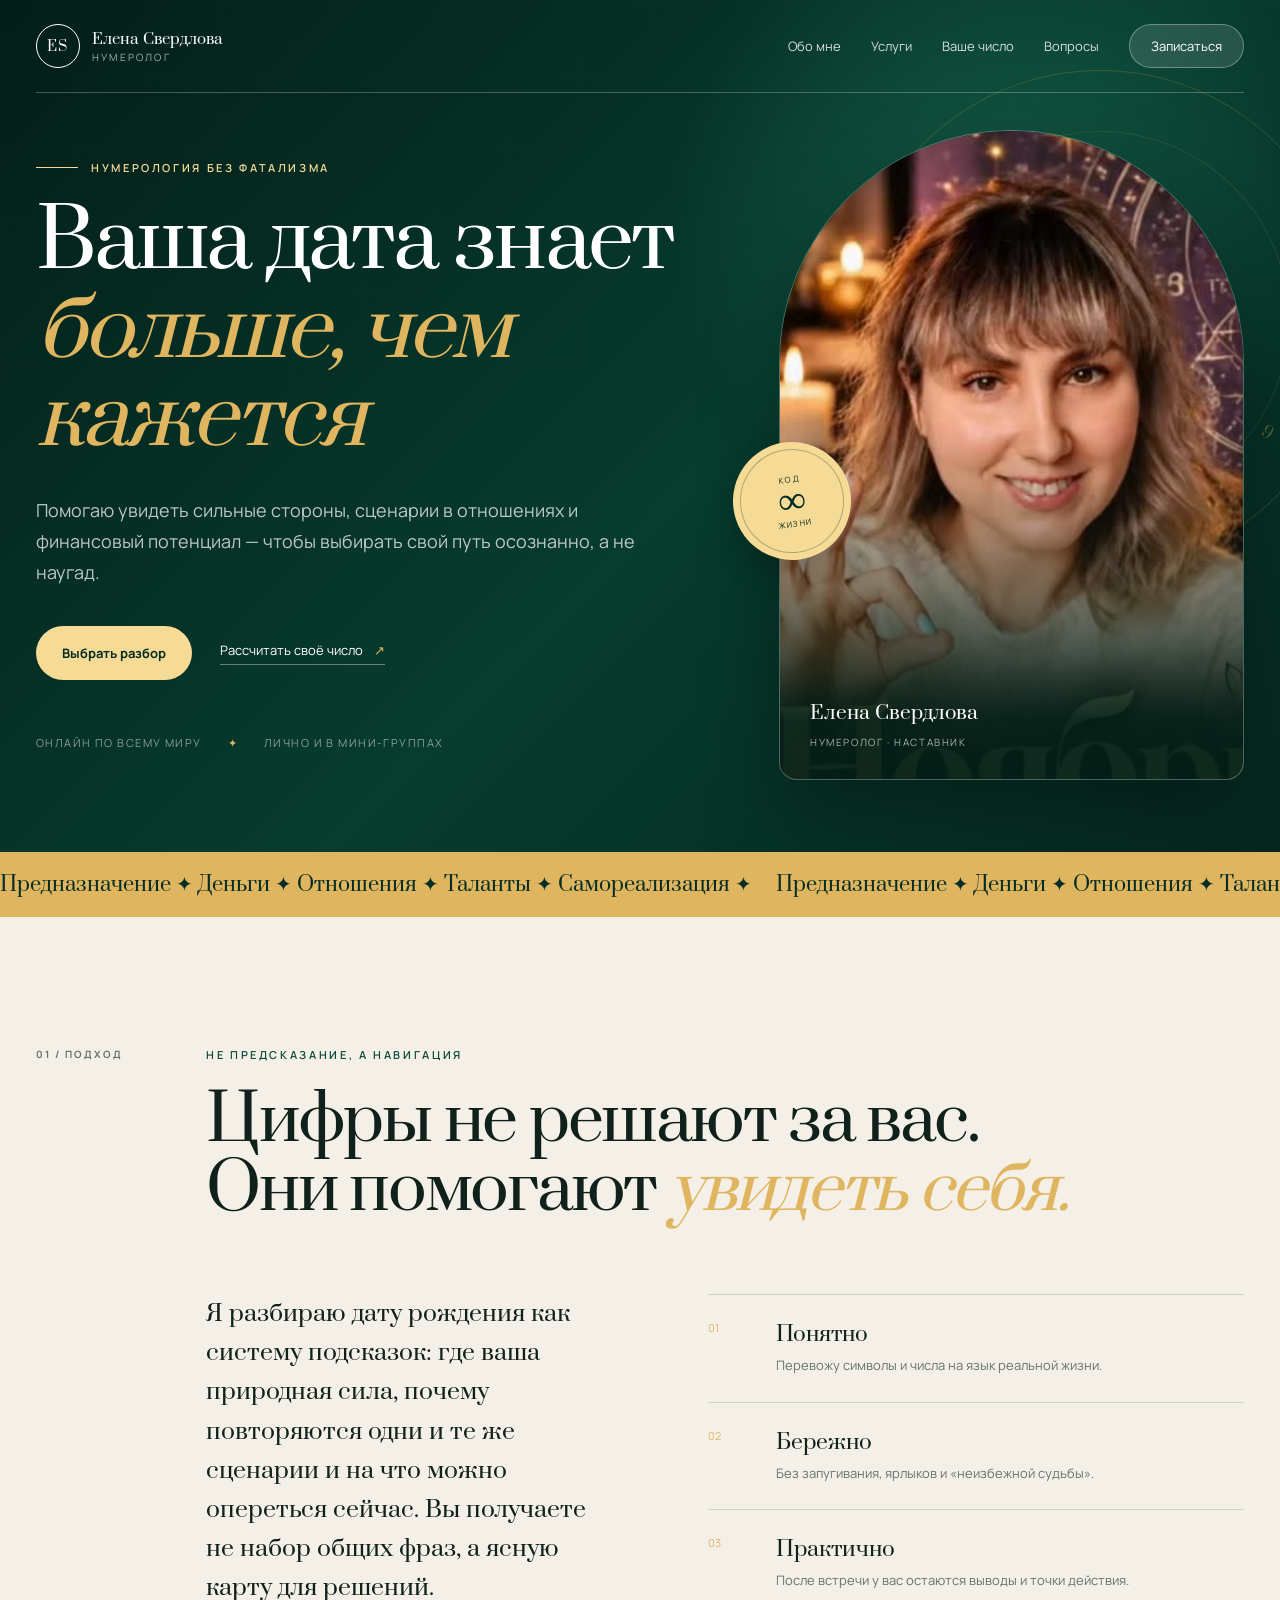
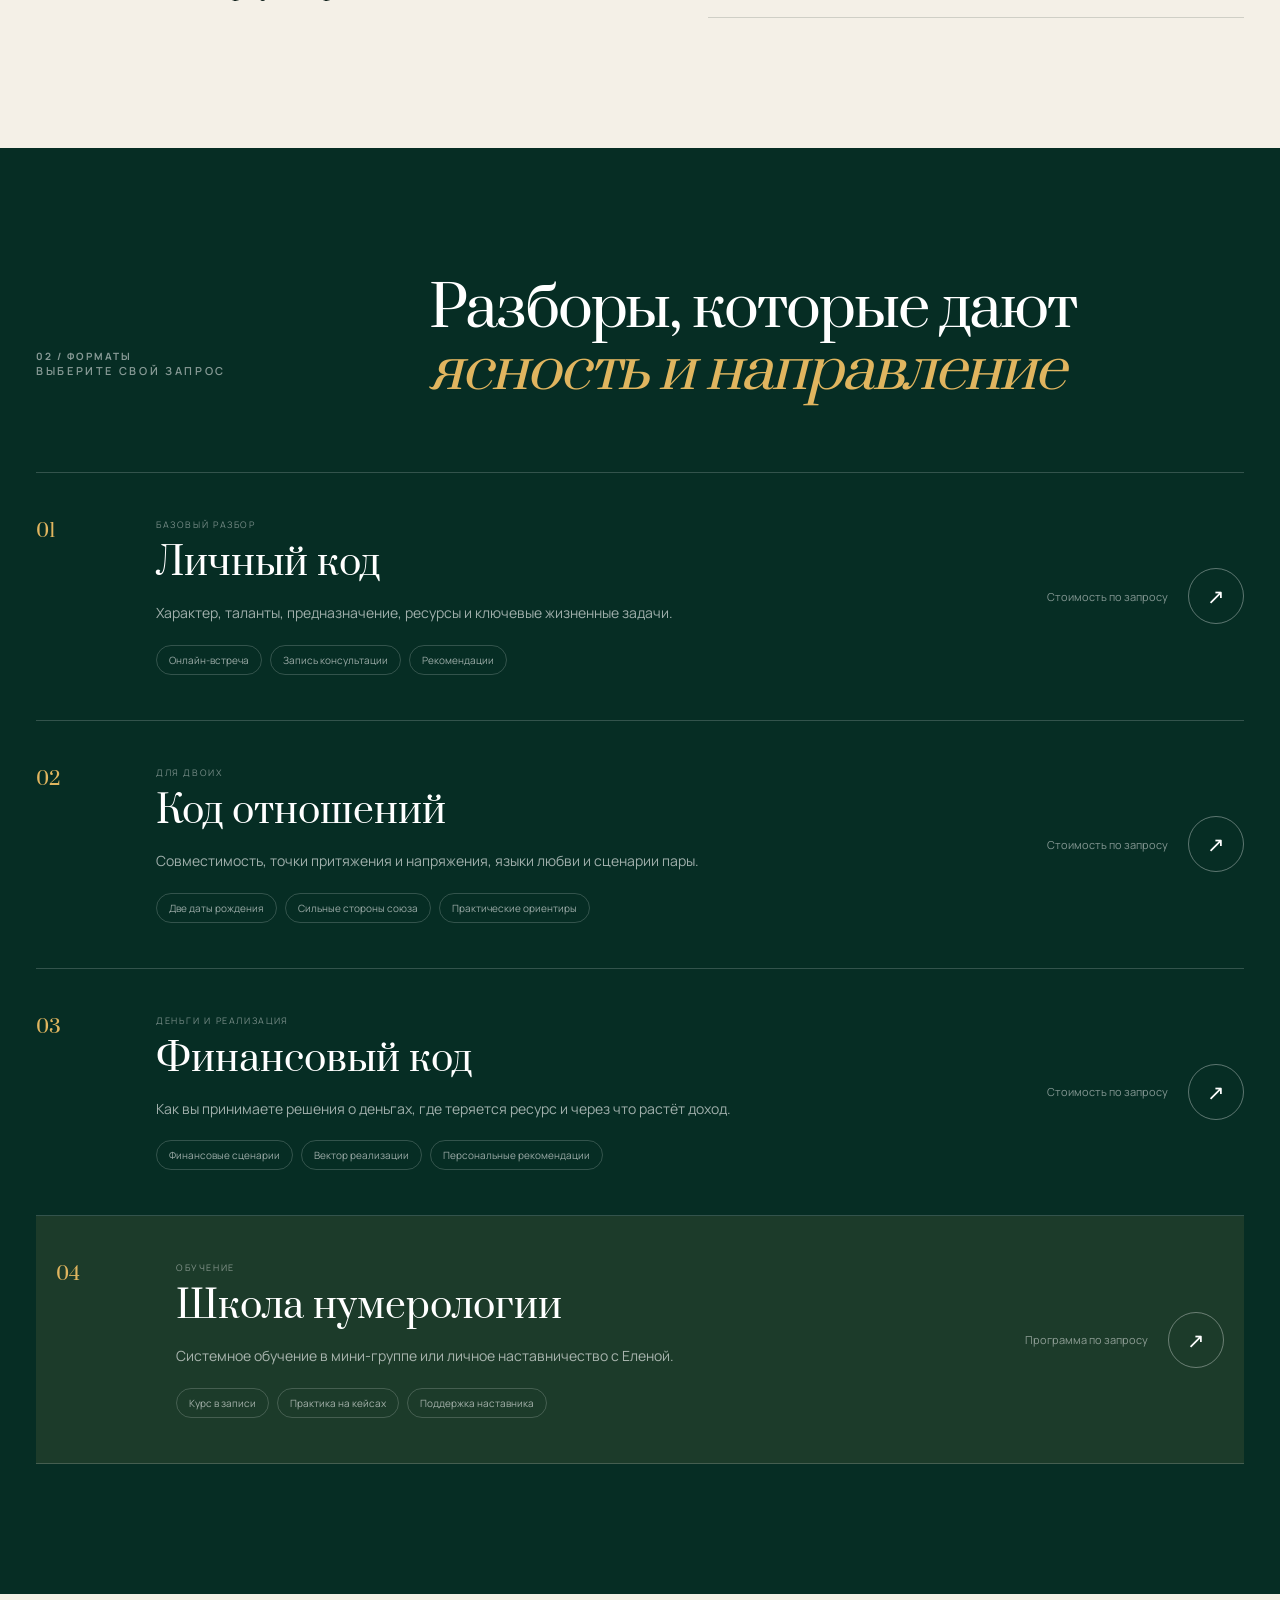
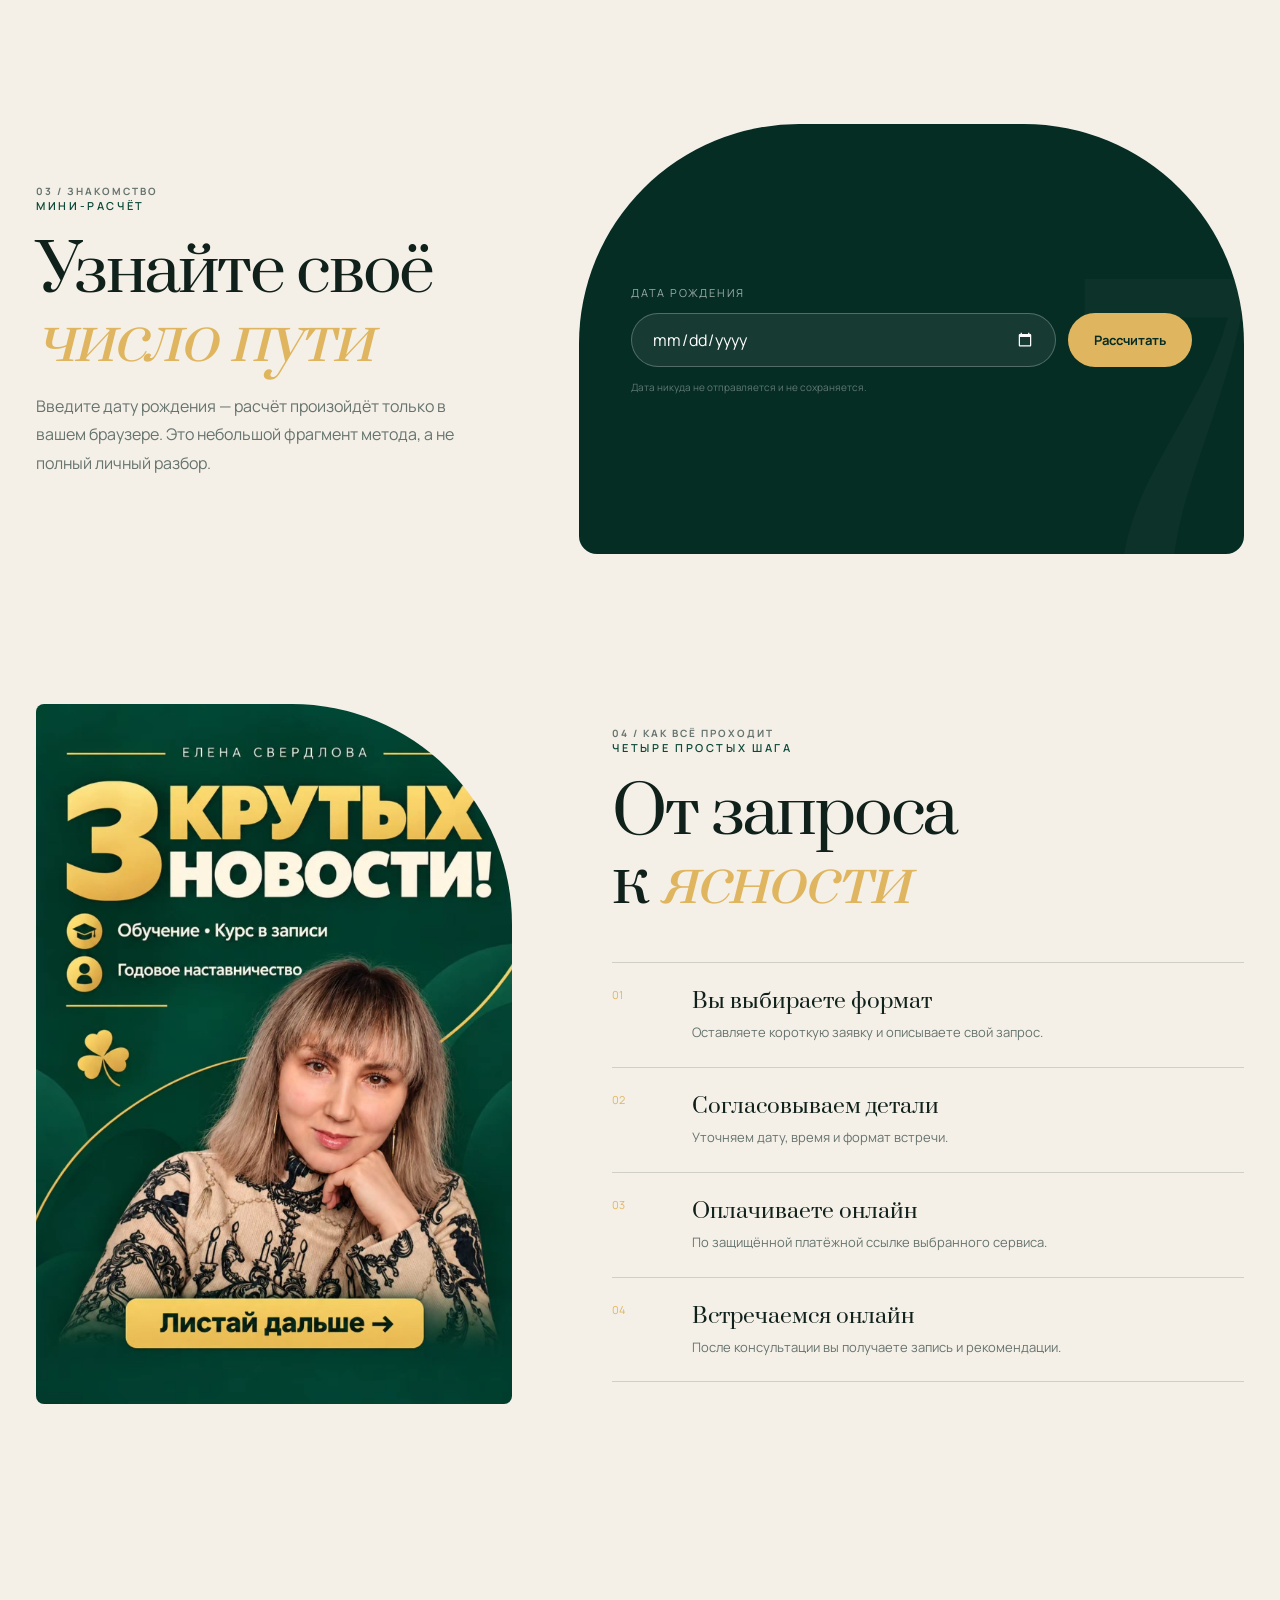
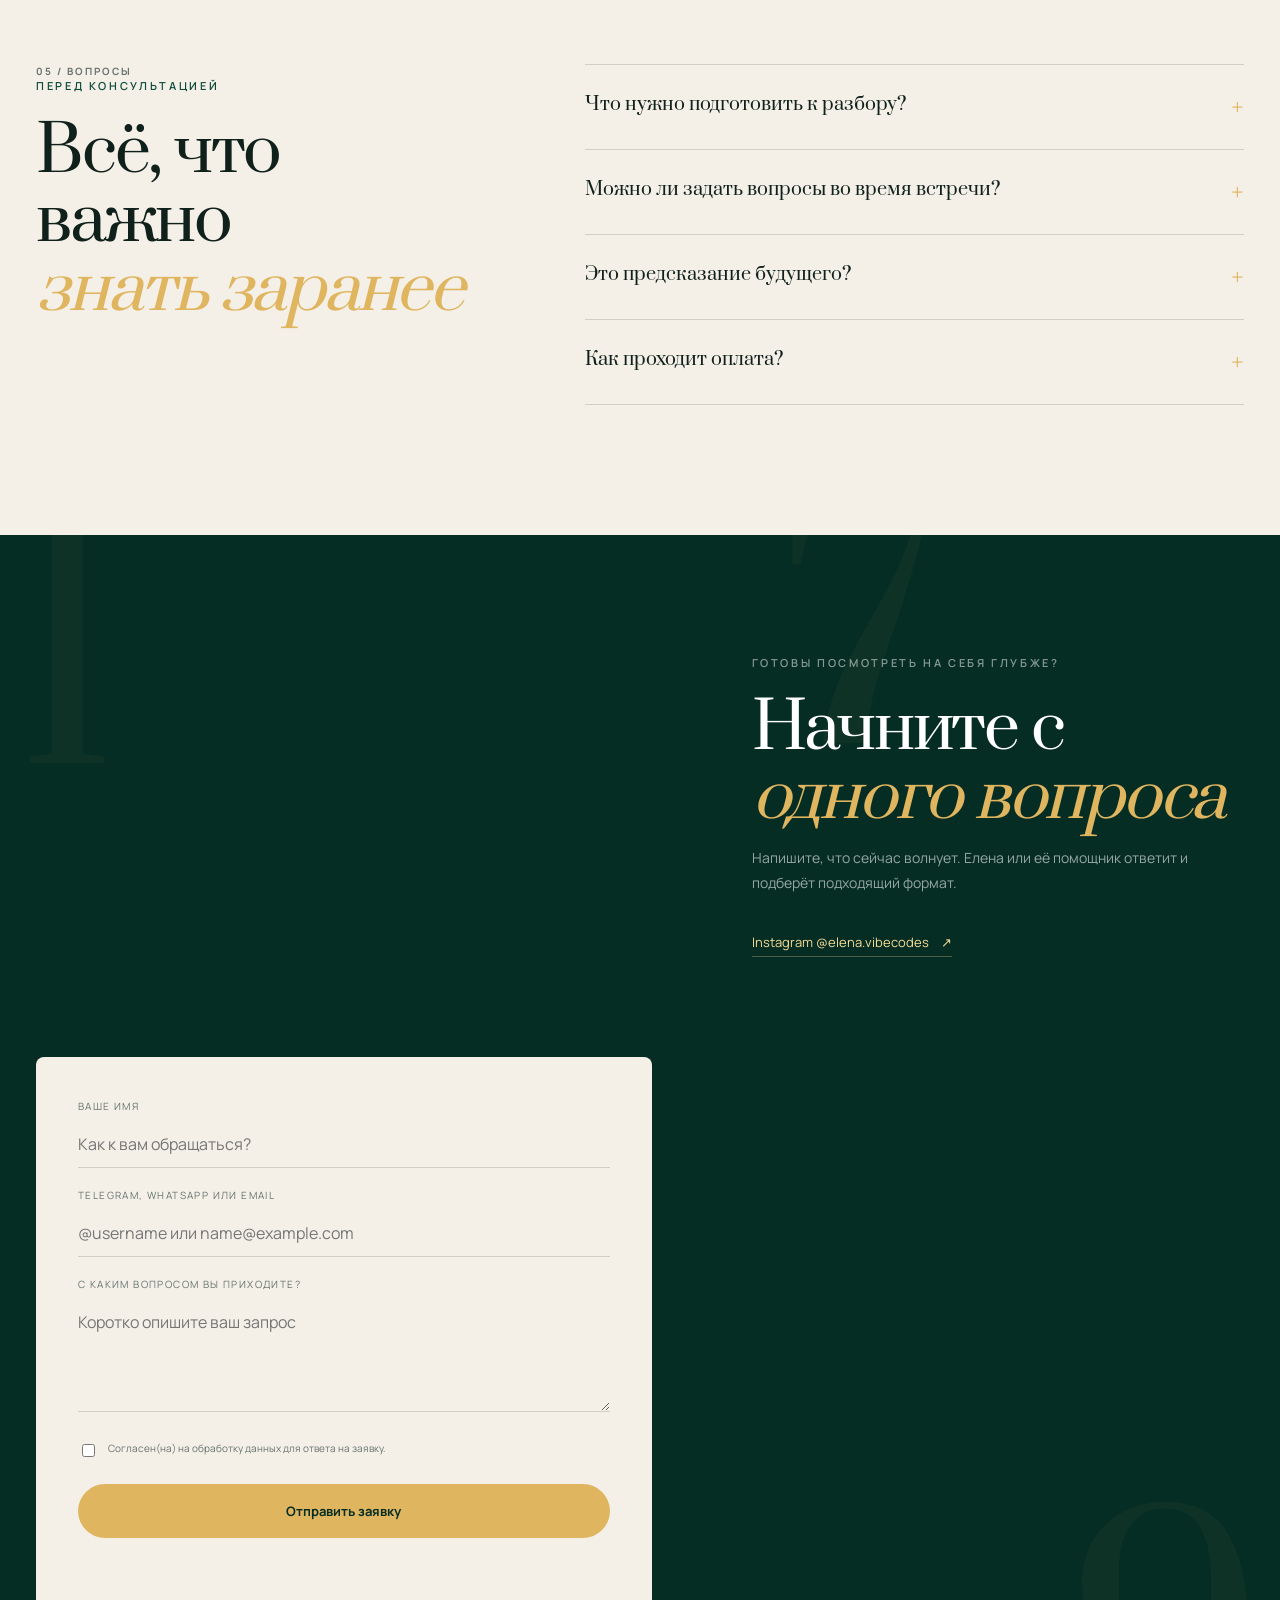
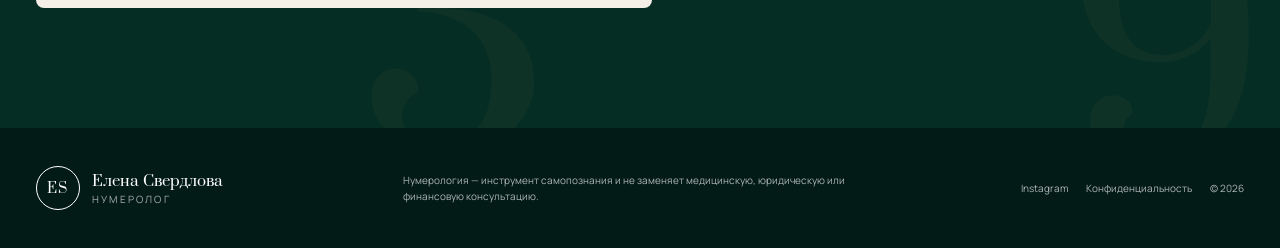
==== index.html @ bd34d285 "feat: create numerologist landing page" ====
<!doctype html>
<html lang="ru">
  <head>
    <meta charset="UTF-8" />
    <meta name="viewport" content="width=device-width, initial-scale=1.0" />
    <meta
      name="description"
      content="Елена Свердлова — нумеролог. Личные разборы по дате рождения, отношения, деньги, предназначение и обучение."
    />
    <meta name="theme-color" content="#062d24" />
    <meta property="og:title" content="Елена Свердлова — нумеролог" />
    <meta
      property="og:description"
      content="Разбор даты рождения, который помогает увидеть свои сильные стороны и принимать решения увереннее."
    />
    <meta property="og:type" content="website" />
    <meta property="og:image" content="assets/elena-hero.jpg" />
    <link rel="icon" href="assets/favicon.svg" type="image/svg+xml" />
    <link rel="preconnect" href="https://fonts.googleapis.com" />
    <link rel="preconnect" href="https://fonts.gstatic.com" crossorigin />
    <link
      href="https://fonts.googleapis.com/css2?family=Manrope:wght@400;500;600;700&amp;family=Prata&amp;display=swap"
      rel="stylesheet"
    />
    <link rel="stylesheet" href="styles.css" />
    <script src="site-config.js" defer></script>
    <script src="script.js" defer></script>
    <title>Елена Свердлова — нумеролог</title>
  </head>
  <body>
    <div class="page-progress" aria-hidden="true"></div>

    <header class="site-header" data-header>
      <a class="brand" href="#top" aria-label="Елена Свердлова — на главную">
        <span class="brand-mark">ES</span>
        <span class="brand-copy">
          <strong>Елена Свердлова</strong>
          <small>нумеролог</small>
        </span>
      </a>

      <button class="menu-toggle" type="button" aria-expanded="false" aria-controls="site-nav">
        <span></span><span></span>
        <span class="sr-only">Открыть меню</span>
      </button>

      <nav class="site-nav" id="site-nav" aria-label="Основная навигация">
        <a href="#about">Обо мне</a>
        <a href="#services">Услуги</a>
        <a href="#calculator">Ваше число</a>
        <a href="#faq">Вопросы</a>
        <a class="nav-cta" href="#contact">Записаться</a>
      </nav>
    </header>

    <main id="top">
      <section class="hero">
        <div class="hero-orbit orbit-one" aria-hidden="true">1 · 3 · 5 · 7 · 9</div>
        <div class="hero-content reveal">
          <p class="eyebrow"><span></span> Нумерология без фатализма</p>
          <h1>
            Ваша дата знает
            <em>больше, чем кажется</em>
          </h1>
          <p class="hero-lead">
            Помогаю увидеть сильные стороны, сценарии в отношениях и финансовый потенциал —
            чтобы выбирать свой путь осознанно, а не наугад.
          </p>
          <div class="hero-actions">
            <a class="button button-primary" href="#services">Выбрать разбор</a>
            <a class="text-link" href="#calculator">Рассчитать своё число <span>↗</span></a>
          </div>
          <div class="hero-notes" aria-label="Формат работы">
            <span>Онлайн по всему миру</span>
            <span>Лично и в мини-группах</span>
          </div>
        </div>

        <div class="hero-visual reveal delay-1">
          <div class="portrait-frame">
            <img
              src="assets/elena-hero.jpg"
              alt="Елена Свердлова, нумеролог"
              width="640"
              height="1138"
            />
            <div class="portrait-shade"></div>
            <p class="portrait-caption">Елена Свердлова<br /><span>нумеролог · наставник</span></p>
          </div>
          <div class="number-seal" aria-hidden="true">
            <span>Код</span>
            <strong>∞</strong>
            <small>жизни</small>
          </div>
        </div>
      </section>

      <section class="marquee" aria-label="Темы консультаций">
        <div class="marquee-track">
          <span>Предназначение ✦ Деньги ✦ Отношения ✦ Таланты ✦ Самореализация ✦</span>
          <span aria-hidden="true">Предназначение ✦ Деньги ✦ Отношения ✦ Таланты ✦ Самореализация ✦</span>
        </div>
      </section>

      <section class="section intro" id="about">
        <div class="section-label reveal">01 / Подход</div>
        <div class="intro-copy reveal">
          <p class="overline">Не предсказание, а навигация</p>
          <h2>Цифры не решают за вас.<br />Они помогают <em>увидеть себя.</em></h2>
        </div>
        <div class="intro-grid">
          <p class="intro-text reveal">
            Я разбираю дату рождения как систему подсказок: где ваша природная сила, почему
            повторяются одни и те же сценарии и на что можно опереться сейчас. Вы получаете не
            набор общих фраз, а ясную карту для решений.
          </p>
          <div class="principles reveal delay-1">
            <article>
              <span>01</span>
              <div><h3>Понятно</h3><p>Перевожу символы и числа на язык реальной жизни.</p></div>
            </article>
            <article>
              <span>02</span>
              <div><h3>Бережно</h3><p>Без запугивания, ярлыков и «неизбежной судьбы».</p></div>
            </article>
            <article>
              <span>03</span>
              <div><h3>Практично</h3><p>После встречи у вас остаются выводы и точки действия.</p></div>
            </article>
          </div>
        </div>
      </section>

      <section class="section services" id="services">
        <div class="section-heading reveal">
          <div>
            <div class="section-label light">02 / Форматы</div>
            <p class="overline light">Выберите свой запрос</p>
          </div>
          <h2>Разборы, которые дают<br /><em>ясность и направление</em></h2>
        </div>

        <div class="service-list">
          <article class="service-card reveal">
            <div class="service-index">01</div>
            <div class="service-main">
              <p class="service-kicker">Базовый разбор</p>
              <h3>Личный код</h3>
              <p>Характер, таланты, предназначение, ресурсы и ключевые жизненные задачи.</p>
              <ul><li>Онлайн-встреча</li><li>Запись консультации</li><li>Рекомендации</li></ul>
            </div>
            <div class="service-action">
              <span class="price-placeholder">Стоимость по запросу</span>
              <button class="round-button" type="button" data-service="personal" aria-label="Выбрать личный код">↗</button>
            </div>
          </article>

          <article class="service-card reveal">
            <div class="service-index">02</div>
            <div class="service-main">
              <p class="service-kicker">Для двоих</p>
              <h3>Код отношений</h3>
              <p>Совместимость, точки притяжения и напряжения, языки любви и сценарии пары.</p>
              <ul><li>Две даты рождения</li><li>Сильные стороны союза</li><li>Практические ориентиры</li></ul>
            </div>
            <div class="service-action">
              <span class="price-placeholder">Стоимость по запросу</span>
              <button class="round-button" type="button" data-service="relationship" aria-label="Выбрать код отношений">↗</button>
            </div>
          </article>

          <article class="service-card reveal">
            <div class="service-index">03</div>
            <div class="service-main">
              <p class="service-kicker">Деньги и реализация</p>
              <h3>Финансовый код</h3>
              <p>Как вы принимаете решения о деньгах, где теряется ресурс и через что растёт доход.</p>
              <ul><li>Финансовые сценарии</li><li>Вектор реализации</li><li>Персональные рекомендации</li></ul>
            </div>
            <div class="service-action">
              <span class="price-placeholder">Стоимость по запросу</span>
              <button class="round-button" type="button" data-service="finance" aria-label="Выбрать финансовый код">↗</button>
            </div>
          </article>

          <article class="service-card accent reveal">
            <div class="service-index">04</div>
            <div class="service-main">
              <p class="service-kicker">Обучение</p>
              <h3>Школа нумерологии</h3>
              <p>Системное обучение в мини-группе или личное наставничество с Еленой.</p>
              <ul><li>Курс в записи</li><li>Практика на кейсах</li><li>Поддержка наставника</li></ul>
            </div>
            <div class="service-action">
              <span class="price-placeholder">Программа по запросу</span>
              <button class="round-button" type="button" data-service="school" aria-label="Узнать о школе">↗</button>
            </div>
          </article>
        </div>
      </section>

      <section class="section calculator" id="calculator">
        <div class="calculator-copy reveal">
          <div class="section-label">03 / Знакомство</div>
          <p class="overline">Мини-расчёт</p>
          <h2>Узнайте своё<br /><em>число пути</em></h2>
          <p>
            Введите дату рождения — расчёт произойдёт только в вашем браузере. Это небольшой
            фрагмент метода, а не полный личный разбор.
          </p>
        </div>

        <div class="calculator-panel reveal delay-1">
          <form id="number-form" class="number-form">
            <label for="birthdate">Дата рождения</label>
            <div class="date-row">
              <input id="birthdate" name="birthdate" type="date" required />
              <button class="button button-gold" type="submit">Рассчитать</button>
            </div>
            <p class="privacy-note">Дата никуда не отправляется и не сохраняется.</p>
          </form>

          <div class="number-result" id="number-result" aria-live="polite" hidden>
            <div class="result-number" id="result-number">7</div>
            <div>
              <p class="result-kicker">Ваше число пути</p>
              <h3 id="result-title">Исследователь</h3>
              <p id="result-text"></p>
              <a href="#contact" class="text-link light-link">Получить полный разбор <span>↗</span></a>
            </div>
          </div>
        </div>
      </section>

      <section class="section process">
        <div class="process-image reveal">
          <img src="assets/elena-portrait.jpg" alt="Елена Свердлова — обучение нумерологии" width="1080" height="1350" />
        </div>
        <div class="process-copy reveal delay-1">
          <div class="section-label">04 / Как всё проходит</div>
          <p class="overline">Четыре простых шага</p>
          <h2>От запроса<br />к <em>ясности</em></h2>
          <ol class="steps">
            <li><span>01</span><div><h3>Вы выбираете формат</h3><p>Оставляете короткую заявку и описываете свой запрос.</p></div></li>
            <li><span>02</span><div><h3>Согласовываем детали</h3><p>Уточняем дату, время и формат встречи.</p></div></li>
            <li><span>03</span><div><h3>Оплачиваете онлайн</h3><p>По защищённой платёжной ссылке выбранного сервиса.</p></div></li>
            <li><span>04</span><div><h3>Встречаемся онлайн</h3><p>После консультации вы получаете запись и рекомендации.</p></div></li>
          </ol>
        </div>
      </section>

      <section class="section faq" id="faq">
        <div class="faq-heading reveal">
          <div class="section-label">05 / Вопросы</div>
          <p class="overline">Перед консультацией</p>
          <h2>Всё, что важно<br /><em>знать заранее</em></h2>
        </div>
        <div class="faq-list reveal delay-1">
          <details>
            <summary>Что нужно подготовить к разбору?<span>+</span></summary>
            <p>Вашу дату рождения и основной запрос. Для разбора отношений понадобится дата рождения второго человека.</p>
          </details>
          <details>
            <summary>Можно ли задать вопросы во время встречи?<span>+</span></summary>
            <p>Да. Консультация — это диалог, поэтому лучше заранее выписать всё, что хочется прояснить.</p>
          </details>
          <details>
            <summary>Это предсказание будущего?<span>+</span></summary>
            <p>Нет. Разбор показывает закономерности и возможные векторы, но решения и ответственность всегда остаются у вас.</p>
          </details>
          <details>
            <summary>Как проходит оплата?<span>+</span></summary>
            <p>После подтверждения формата вы переходите по защищённой платёжной ссылке. Данные карты сайт не хранит.</p>
          </details>
        </div>
      </section>

      <section class="contact" id="contact">
        <div class="contact-bg" aria-hidden="true">
          <span>1</span><span>3</span><span>7</span><span>9</span>
        </div>
        <div class="contact-copy reveal">
          <p class="overline light">Готовы посмотреть на себя глубже?</p>
          <h2>Начните с<br /><em>одного вопроса</em></h2>
          <p>Напишите, что сейчас волнует. Елена или её помощник ответит и подберёт подходящий формат.</p>
          <a class="instagram-link" href="https://www.instagram.com/elena.vibecodes/" target="_blank" rel="noopener noreferrer">
            Instagram @elena.vibecodes <span>↗</span>
          </a>
        </div>

        <form class="contact-form reveal delay-1" name="consultation" method="POST" data-netlify="true" id="contact-form">
          <input type="hidden" name="form-name" value="consultation" />
          <input type="hidden" name="service" id="service-field" value="" />
          <div class="field">
            <label for="name">Ваше имя</label>
            <input id="name" name="name" type="text" autocomplete="name" required placeholder="Как к вам обращаться?" />
          </div>
          <div class="field">
            <label for="contact-value">Telegram, WhatsApp или email</label>
            <input id="contact-value" name="contact" type="text" required placeholder="@username или name@example.com" />
          </div>
          <div class="field">
            <label for="message">С каким вопросом вы приходите?</label>
            <textarea id="message" name="message" rows="4" required placeholder="Коротко опишите ваш запрос"></textarea>
          </div>
          <label class="consent">
            <input type="checkbox" required />
            <span>Согласен(на) на обработку данных для ответа на заявку.</span>
          </label>
          <button class="button button-gold button-full" type="submit">Отправить заявку</button>
          <p class="form-status" id="form-status" aria-live="polite"></p>
        </form>
      </section>
    </main>

    <footer class="site-footer">
      <a class="brand footer-brand" href="#top">
        <span class="brand-mark">ES</span>
        <span class="brand-copy"><strong>Елена Свердлова</strong><small>нумеролог</small></span>
      </a>
      <p>Нумерология — инструмент самопознания и не заменяет медицинскую, юридическую или финансовую консультацию.</p>
      <div class="footer-links">
        <a href="https://www.instagram.com/elena.vibecodes/" target="_blank" rel="noopener noreferrer">Instagram</a>
        <button type="button" data-open-legal>Конфиденциальность</button>
        <span>© <span id="year"></span></span>
      </div>
    </footer>

    <div class="modal" id="service-modal" role="dialog" aria-modal="true" aria-labelledby="modal-title" hidden>
      <div class="modal-backdrop" data-close-modal></div>
      <div class="modal-card">
        <button class="modal-close" type="button" data-close-modal aria-label="Закрыть">×</button>
        <p class="overline">Выбранный формат</p>
        <h2 id="modal-title">Личный код</h2>
        <p id="modal-description">Оставьте заявку — мы уточним детали и пришлём ссылку на оплату.</p>
        <div class="modal-actions">
          <a class="button button-primary" id="payment-link" href="#contact">Перейти к оплате</a>
          <button class="text-button" type="button" id="modal-request">Сначала задать вопрос</button>
        </div>
        <p class="modal-note" id="payment-note"></p>
      </div>
    </div>

    <div class="modal" id="legal-modal" role="dialog" aria-modal="true" aria-labelledby="legal-title" hidden>
      <div class="modal-backdrop" data-close-legal></div>
      <div class="modal-card legal-card">
        <button class="modal-close" type="button" data-close-legal aria-label="Закрыть">×</button>
        <p class="overline">Документ</p>
        <h2 id="legal-title">Политика конфиденциальности</h2>
        <p>Данные из формы используются только для связи по вашему запросу и не передаются сторонним лицам, кроме сервисов, необходимых для обработки заявки.</p>
        <p>Сайт не хранит платёжные данные. Оплата проходит на защищённой странице выбранного платёжного провайдера.</p>
        <p>Для удаления заявки свяжитесь с владельцем сайта через Instagram.</p>
      </div>
    </div>
  </body>
</html>
---- styles.css ----
:root {
  --ink: #10201b;
  --muted: #66736e;
  --paper: #f4f0e7;
  --paper-deep: #e7dfd0;
  --green: #062d24;
  --green-mid: #0c493a;
  --gold: #e0b55f;
  --gold-light: #f6db96;
  --line: rgba(16, 32, 27, 0.16);
  --white-line: rgba(255, 255, 255, 0.18);
  --serif: "Prata", Georgia, serif;
  --sans: "Manrope", Arial, sans-serif;
  --page: min(1240px, calc(100vw - 72px));
}

* { box-sizing: border-box; }
[hidden] { display: none !important; }
html { scroll-behavior: smooth; }
body { margin: 0; color: var(--ink); background: var(--paper); font-family: var(--sans); overflow-x: hidden; }
body.modal-open { overflow: hidden; }
a { color: inherit; text-decoration: none; }
button, input, textarea { font: inherit; }
button { color: inherit; }
img { display: block; max-width: 100%; }
.sr-only { position: absolute; width: 1px; height: 1px; padding: 0; margin: -1px; overflow: hidden; clip: rect(0,0,0,0); white-space: nowrap; border: 0; }

.page-progress { position: fixed; z-index: 100; top: 0; left: 0; height: 3px; width: 0; background: var(--gold); }
.site-header { width: var(--page); position: absolute; z-index: 20; top: 0; left: 50%; transform: translateX(-50%); display: flex; align-items: center; justify-content: space-between; padding: 24px 0; border-bottom: 1px solid rgba(255,255,255,.25); color: white; }
.brand { display: flex; align-items: center; gap: 12px; }
.brand-mark { width: 44px; aspect-ratio: 1; display: grid; place-items: center; border: 1px solid currentColor; border-radius: 50%; font-family: var(--serif); font-size: 14px; letter-spacing: .08em; }
.brand-copy { display: grid; gap: 1px; }
.brand-copy strong { font-family: var(--serif); font-size: 15px; font-weight: 400; }
.brand-copy small { opacity: .65; font-size: 10px; text-transform: uppercase; letter-spacing: .22em; }
.site-nav { display: flex; align-items: center; gap: 30px; font-size: 13px; }
.site-nav a:not(.nav-cta) { opacity: .82; transition: opacity .2s; }
.site-nav a:hover { opacity: 1; }
.nav-cta { padding: 12px 21px; background: rgba(255,255,255,.12); border: 1px solid rgba(255,255,255,.32); border-radius: 99px; }
.menu-toggle { display: none; background: none; border: 0; padding: 10px; }

.hero { min-height: 830px; position: relative; display: grid; grid-template-columns: minmax(0,1.05fr) minmax(380px,.75fr); gap: 70px; align-items: center; padding: 130px max(36px, calc((100vw - 1240px)/2)) 72px; color: white; background: radial-gradient(circle at 78% 25%, rgba(25,99,76,.72), transparent 28%), linear-gradient(135deg, #031e18 0%, #073c2f 55%, #05271f 100%); overflow: hidden; }
.hero::before { content: ""; position: absolute; inset: 0; opacity: .18; background-image: linear-gradient(rgba(255,255,255,.04) 1px, transparent 1px), linear-gradient(90deg, rgba(255,255,255,.04) 1px, transparent 1px); background-size: 72px 72px; mask-image: linear-gradient(to bottom, black, transparent); }
.hero-content, .hero-visual { position: relative; z-index: 2; }
.eyebrow, .overline { margin: 0 0 24px; font-size: 11px; font-weight: 600; text-transform: uppercase; letter-spacing: .24em; }
.eyebrow { display: flex; align-items: center; gap: 13px; color: var(--gold-light); }
.eyebrow span { width: 42px; height: 1px; background: currentColor; }
.hero h1, .section h2, .contact h2, .modal h2 { margin: 0; font-family: var(--serif); font-weight: 400; line-height: 1.08; letter-spacing: -.035em; }
.hero h1 { max-width: 760px; font-size: clamp(58px, 6.4vw, 104px); }
h1 em, h2 em { color: var(--gold); font-style: italic; }
.hero-lead { max-width: 610px; margin: 30px 0 0; color: rgba(255,255,255,.73); font-size: 18px; line-height: 1.72; }
.hero-actions { display: flex; align-items: center; gap: 28px; margin-top: 38px; }
.button { display: inline-flex; align-items: center; justify-content: center; min-height: 54px; padding: 0 26px; border: 0; border-radius: 99px; font-size: 13px; font-weight: 700; cursor: pointer; transition: transform .25s, background .25s; }
.button:hover { transform: translateY(-2px); }
.button-primary { color: var(--green); background: var(--gold-light); }
.button-gold { color: var(--green); background: var(--gold); }
.button-full { width: 100%; }
.text-link { position: relative; display: inline-flex; gap: 11px; align-items: center; padding-bottom: 5px; font-size: 13px; border-bottom: 1px solid rgba(255,255,255,.38); }
.text-link span { color: var(--gold); }
.hero-notes { display: flex; gap: 26px; margin-top: 55px; color: rgba(255,255,255,.52); font-size: 11px; text-transform: uppercase; letter-spacing: .13em; }
.hero-notes span + span::before { content: "✦"; color: var(--gold); margin-right: 26px; }

.hero-visual { justify-self: end; width: min(465px, 100%); }
.portrait-frame { height: 650px; position: relative; border-radius: 240px 240px 18px 18px; overflow: hidden; border: 1px solid rgba(255,255,255,.27); box-shadow: 0 30px 80px rgba(0,0,0,.32); }
.portrait-frame img { width: 100%; height: 100%; object-fit: cover; object-position: center top; transform: scale(1.5); transform-origin: 50% 12%; }
.portrait-shade { position: absolute; inset: 0; background: linear-gradient(to bottom, transparent 45%, rgba(2,30,23,.14) 55%, rgba(2,30,23,.94) 91%); }
.portrait-caption { position: absolute; bottom: 24px; left: 30px; z-index: 2; margin: 0; font-family: var(--serif); font-size: 19px; line-height: 1.45; }
.portrait-caption span { font-family: var(--sans); font-size: 10px; opacity: .65; letter-spacing: .16em; text-transform: uppercase; }
.number-seal { position: absolute; width: 118px; aspect-ratio: 1; left: -46px; top: 48%; display: grid; place-content: center; text-align: center; border-radius: 50%; color: var(--green); background: var(--gold-light); box-shadow: 0 15px 30px rgba(0,0,0,.2); transform: rotate(-8deg); }
.number-seal::before { content: ""; position: absolute; inset: 7px; border: 1px solid rgba(6,45,36,.3); border-radius: 50%; }
.number-seal span, .number-seal small { z-index: 1; text-transform: uppercase; letter-spacing: .18em; font-size: 8px; }
.number-seal strong { z-index: 1; font-family: var(--serif); font-size: 38px; line-height: .9; }
.hero-orbit { position: absolute; right: -70px; top: 70px; width: 500px; aspect-ratio: 1; border: 1px solid rgba(224,181,95,.18); border-radius: 50%; color: rgba(224,181,95,.35); display: grid; place-items: center; font-family: var(--serif); word-spacing: 40px; transform: rotate(34deg); }
.hero-orbit::after { content: ""; position: absolute; inset: 60px; border: 1px solid rgba(224,181,95,.12); border-radius: 50%; }

.marquee { padding: 19px 0; overflow: hidden; color: var(--green); background: var(--gold); font-family: var(--serif); font-size: 20px; white-space: nowrap; }
.marquee-track { display: flex; width: max-content; animation: marquee 28s linear infinite; }
.marquee-track span { padding-right: 24px; }
@keyframes marquee { to { transform: translateX(-50%); } }

.section { width: var(--page); margin-inline: auto; padding: 130px 0; }
.section-label { font-size: 10px; font-weight: 700; letter-spacing: .2em; text-transform: uppercase; color: var(--muted); }
.section-label.light, .overline.light { color: rgba(255,255,255,.52); }
.overline { color: var(--green-mid); }
.section h2, .contact h2 { font-size: clamp(42px, 5vw, 70px); }
.intro { display: grid; grid-template-columns: 170px 1fr; }
.intro-copy { max-width: 900px; }
.intro-grid { grid-column: 2; display: grid; grid-template-columns: .75fr 1fr; gap: 100px; margin-top: 70px; }
.intro-text { margin: 0; font-family: var(--serif); font-size: 23px; line-height: 1.7; }
.principles { border-top: 1px solid var(--line); }
.principles article { display: grid; grid-template-columns: 48px 1fr; gap: 20px; padding: 25px 0; border-bottom: 1px solid var(--line); }
.principles article > span { color: var(--gold); font-size: 11px; }
.principles h3 { margin: 0 0 6px; font-family: var(--serif); font-size: 21px; font-weight: 400; }
.principles p { margin: 0; color: var(--muted); font-size: 13px; line-height: 1.65; }

.services { width: 100%; padding: 130px max(36px, calc((100vw - 1240px)/2)); color: white; background: var(--green); }
.section-heading { display: grid; grid-template-columns: .65fr 1.35fr; align-items: end; margin-bottom: 70px; }
.section-heading h2 { font-size: clamp(42px, 4.5vw, 68px); }
.service-list { border-top: 1px solid var(--white-line); }
.service-card { display: grid; grid-template-columns: 80px 1fr 220px; gap: 40px; padding: 45px 0; border-bottom: 1px solid var(--white-line); transition: padding .3s, background .3s; }
.service-card:hover { padding-left: 20px; padding-right: 20px; background: rgba(255,255,255,.035); }
.service-card.accent { background: rgba(224,181,95,.1); padding-left: 20px; padding-right: 20px; }
.service-index { color: var(--gold); font-family: var(--serif); font-size: 19px; }
.service-kicker { margin: 0 0 7px; color: rgba(255,255,255,.45); text-transform: uppercase; letter-spacing: .18em; font-size: 9px; }
.service-main h3 { margin: 0; font-family: var(--serif); font-size: 37px; font-weight: 400; }
.service-main > p:not(.service-kicker) { max-width: 620px; margin: 13px 0 20px; color: rgba(255,255,255,.62); font-size: 14px; line-height: 1.7; }
.service-main ul { display: flex; flex-wrap: wrap; gap: 8px; list-style: none; padding: 0; margin: 0; }
.service-main li { padding: 7px 12px; border: 1px solid var(--white-line); border-radius: 99px; color: rgba(255,255,255,.6); font-size: 10px; }
.service-action { display: flex; align-items: center; justify-content: flex-end; gap: 20px; }
.price-placeholder { color: rgba(255,255,255,.5); font-size: 11px; }
.round-button { width: 56px; aspect-ratio: 1; border: 1px solid rgba(255,255,255,.35); border-radius: 50%; color: white; background: transparent; font-size: 21px; cursor: pointer; transition: .25s; }
.round-button:hover { color: var(--green); background: var(--gold); border-color: var(--gold); transform: rotate(45deg); }

.calculator { display: grid; grid-template-columns: .8fr 1.2fr; gap: 100px; align-items: center; }
.calculator-copy > p:last-child { max-width: 500px; color: var(--muted); line-height: 1.8; }
.calculator-panel { min-height: 430px; padding: 52px; color: white; background: var(--green); border-radius: 220px 220px 18px 18px; display: flex; flex-direction: column; justify-content: center; position: relative; overflow: hidden; }
.calculator-panel::after { content: "7"; position: absolute; right: -10px; bottom: -90px; color: rgba(255,255,255,.025); font-family: var(--serif); font-size: 370px; line-height: 1; }
.number-form, .number-result { position: relative; z-index: 1; }
.number-form label { display: block; margin-bottom: 13px; color: rgba(255,255,255,.6); font-size: 11px; text-transform: uppercase; letter-spacing: .16em; }
.date-row { display: grid; grid-template-columns: 1fr auto; gap: 12px; }
.date-row input { min-width: 0; padding: 0 20px; border: 1px solid rgba(255,255,255,.25); border-radius: 99px; color: white; background: rgba(255,255,255,.07); color-scheme: dark; }
.privacy-note { margin: 13px 0 0; color: rgba(255,255,255,.36); font-size: 10px; }
.number-result { display: grid; grid-template-columns: 150px 1fr; gap: 30px; align-items: center; }
.result-number { font-family: var(--serif); font-size: 140px; line-height: 1; color: var(--gold); }
.result-kicker { color: rgba(255,255,255,.45); text-transform: uppercase; letter-spacing: .16em; font-size: 9px; }
.number-result h3 { margin: 4px 0 11px; font-family: var(--serif); font-size: 35px; font-weight: 400; }
.number-result > div:last-child > p:not(.result-kicker) { margin: 0 0 20px; color: rgba(255,255,255,.65); font-size: 13px; line-height: 1.7; }
.light-link { border-color: rgba(255,255,255,.25); }

.process { display: grid; grid-template-columns: .86fr 1.14fr; gap: 100px; align-items: center; padding-top: 20px; }
.process-image { height: 700px; overflow: hidden; border-radius: 8px 220px 8px 8px; }
.process-image img { width: 100%; height: 100%; object-fit: cover; object-position: center; }
.steps { list-style: none; margin: 45px 0 0; padding: 0; border-top: 1px solid var(--line); }
.steps li { display: grid; grid-template-columns: 60px 1fr; gap: 20px; padding: 24px 0; border-bottom: 1px solid var(--line); }
.steps li > span { color: var(--gold); font-size: 11px; }
.steps h3 { margin: 0 0 6px; font-family: var(--serif); font-size: 21px; font-weight: 400; }
.steps p { margin: 0; color: var(--muted); font-size: 13px; line-height: 1.6; }

.faq { display: grid; grid-template-columns: .8fr 1.2fr; gap: 110px; }
.faq-list { border-top: 1px solid var(--line); }
details { border-bottom: 1px solid var(--line); }
summary { list-style: none; cursor: pointer; display: flex; justify-content: space-between; gap: 30px; padding: 27px 0; font-family: var(--serif); font-size: 18px; }
summary::-webkit-details-marker { display: none; }
summary span { font-family: var(--sans); color: var(--gold); font-size: 22px; font-weight: 300; transition: transform .2s; }
details[open] summary span { transform: rotate(45deg); }
details p { margin: -5px 50px 26px 0; color: var(--muted); font-size: 13px; line-height: 1.75; }

.contact { position: relative; display: grid; grid-template-columns: 1fr .8fr; gap: 100px; padding: 120px max(36px, calc((100vw - 1240px)/2)); color: white; background: var(--green); overflow: hidden; }
.contact-copy, .contact-form { position: relative; z-index: 2; }
.contact-copy > p:not(.overline) { max-width: 500px; color: rgba(255,255,255,.58); font-size: 14px; line-height: 1.75; }
.instagram-link { display: inline-flex; gap: 12px; margin-top: 24px; color: var(--gold-light); border-bottom: 1px solid rgba(246,219,150,.3); padding-bottom: 5px; font-size: 13px; }
.contact-form { padding: 42px; color: var(--ink); background: var(--paper); border-radius: 8px; }
.field { margin-bottom: 20px; }
.field label { display: block; margin-bottom: 8px; color: var(--muted); font-size: 10px; text-transform: uppercase; letter-spacing: .14em; }
.field input, .field textarea { width: 100%; border: 0; border-bottom: 1px solid var(--line); outline: none; border-radius: 0; padding: 12px 0; color: var(--ink); background: transparent; resize: vertical; }
.field input:focus, .field textarea:focus { border-color: var(--gold); }
.consent { display: flex; gap: 10px; margin: 24px 0; color: var(--muted); font-size: 10px; line-height: 1.45; }
.consent input { accent-color: var(--green); }
.form-status { margin: 12px 0 0; min-height: 16px; text-align: center; color: var(--green-mid); font-size: 11px; }
.contact-bg span { position: absolute; font-family: var(--serif); color: rgba(224,181,95,.035); font-size: 310px; }
.contact-bg span:nth-child(1) { left: 1%; top: -80px; }
.contact-bg span:nth-child(2) { left: 28%; bottom: -130px; }
.contact-bg span:nth-child(3) { right: 27%; top: -100px; }
.contact-bg span:nth-child(4) { right: 1%; bottom: -140px; }

.site-footer { width: 100%; display: grid; grid-template-columns: .8fr 1.2fr .8fr; gap: 50px; align-items: center; padding: 38px max(36px, calc((100vw - 1240px)/2)); color: rgba(255,255,255,.68); background: #031b16; font-size: 10px; }
.footer-brand { color: white; }
.site-footer > p { margin: 0; line-height: 1.6; }
.footer-links { display: flex; gap: 18px; justify-content: flex-end; align-items: center; }
.footer-links button { padding: 0; border: 0; color: inherit; background: transparent; cursor: pointer; }

.modal[hidden] { display: none; }
.modal { position: fixed; z-index: 200; inset: 0; display: grid; place-items: center; padding: 24px; }
.modal-backdrop { position: absolute; inset: 0; background: rgba(1,16,12,.75); backdrop-filter: blur(9px); }
.modal-card { position: relative; z-index: 1; width: min(520px, 100%); padding: 50px; background: var(--paper); box-shadow: 0 30px 90px rgba(0,0,0,.35); }
.modal-card h2 { font-size: 42px; }
.modal-card > p:not(.overline):not(.modal-note) { color: var(--muted); line-height: 1.7; }
.modal-close { position: absolute; right: 18px; top: 15px; border: 0; background: none; font-size: 28px; font-weight: 300; cursor: pointer; }
.modal-actions { display: flex; align-items: center; gap: 20px; margin-top: 30px; }
.text-button { border: 0; border-bottom: 1px solid var(--line); background: none; padding: 5px 0; font-size: 12px; cursor: pointer; }
.modal-note { margin: 17px 0 0; color: var(--muted); font-size: 10px; line-height: 1.5; }
.legal-card { max-height: min(640px, 85vh); overflow: auto; }

.reveal { opacity: 0; transform: translateY(24px); transition: opacity .75s ease, transform .75s ease; }
.reveal.visible { opacity: 1; transform: none; }
.delay-1 { transition-delay: .13s; }

@media (max-width: 980px) {
  :root { --page: min(100% - 40px, 760px); }
  .site-header { padding: 18px 0; }
  .menu-toggle { display: grid; gap: 6px; }
  .menu-toggle span:not(.sr-only) { display: block; width: 26px; height: 1px; background: white; }
  .site-nav { position: fixed; inset: 0 0 auto; display: grid; gap: 0; padding: 100px 30px 36px; color: white; background: var(--green); transform: translateY(-110%); transition: transform .35s; box-shadow: 0 20px 50px rgba(0,0,0,.35); }
  .site-nav.open { transform: none; }
  .site-nav a { padding: 15px 0; border-bottom: 1px solid var(--white-line); font-size: 18px; }
  .nav-cta { margin-top: 10px; text-align: center; }
  .menu-toggle { position: relative; z-index: 2; }
  .hero { grid-template-columns: 1fr; gap: 55px; padding-top: 145px; }
  .hero-content { max-width: 760px; }
  .hero-visual { justify-self: center; width: min(510px, 85vw); }
  .portrait-frame { height: 690px; }
  .intro { grid-template-columns: 1fr; }
  .intro-copy, .intro-grid { grid-column: 1; }
  .section-label { margin-bottom: 28px; }
  .intro-grid { grid-template-columns: 1fr; gap: 45px; }
  .section-heading { grid-template-columns: 1fr; gap: 20px; }
  .service-card { grid-template-columns: 45px 1fr; }
  .service-action { grid-column: 2; justify-content: space-between; }
  .calculator, .process, .faq, .contact { grid-template-columns: 1fr; gap: 65px; }
  .process-image { height: 620px; }
  .faq-heading { max-width: 600px; }
  .site-footer { grid-template-columns: 1fr; text-align: left; }
  .footer-links { justify-content: flex-start; }
}

@media (max-width: 620px) {
  :root { --page: calc(100% - 32px); }
  .brand-copy { display: none; }
  .hero { min-height: auto; padding: 125px 16px 60px; }
  .hero h1 { font-size: 49px; }
  .hero-lead { font-size: 15px; }
  .hero-actions { align-items: flex-start; flex-direction: column; }
  .hero-notes { align-items: flex-start; flex-direction: column; gap: 10px; }
  .hero-notes span + span::before { margin-right: 10px; }
  .portrait-frame { height: 560px; }
  .number-seal { width: 92px; left: -16px; }
  .marquee { font-size: 16px; }
  .section { padding: 90px 0; }
  .section h2, .contact h2 { font-size: 39px; }
  .intro-text { font-size: 19px; }
  .services { padding: 90px 16px; }
  .service-card, .service-card:hover, .service-card.accent { grid-template-columns: 1fr; gap: 18px; padding: 32px 0; background: transparent; }
  .service-main h3 { font-size: 31px; }
  .service-action { grid-column: 1; }
  .calculator { gap: 45px; }
  .calculator-panel { min-height: 440px; padding: 38px 24px; border-radius: 160px 160px 14px 14px; }
  .date-row { grid-template-columns: 1fr; }
  .date-row input { height: 54px; }
  .number-result { grid-template-columns: 1fr; gap: 10px; }
  .result-number { font-size: 90px; }
  .process { gap: 45px; }
  .process-image { height: 500px; border-radius: 8px 130px 8px 8px; }
  .faq { gap: 45px; }
  summary { font-size: 16px; }
  .contact { padding: 90px 16px; gap: 45px; }
  .contact-form { padding: 30px 22px; }
  .site-footer { padding: 36px 16px; }
  .footer-links { flex-wrap: wrap; }
  .modal-card { padding: 42px 24px 30px; }
  .modal-card h2 { font-size: 34px; }
  .modal-actions { align-items: stretch; flex-direction: column; }
}

@media (prefers-reduced-motion: reduce) {
  html { scroll-behavior: auto; }
  *, *::before, *::after { animation-duration: .01ms !important; animation-iteration-count: 1 !important; transition-duration: .01ms !important; }
  .reveal { opacity: 1; transform: none; }
}
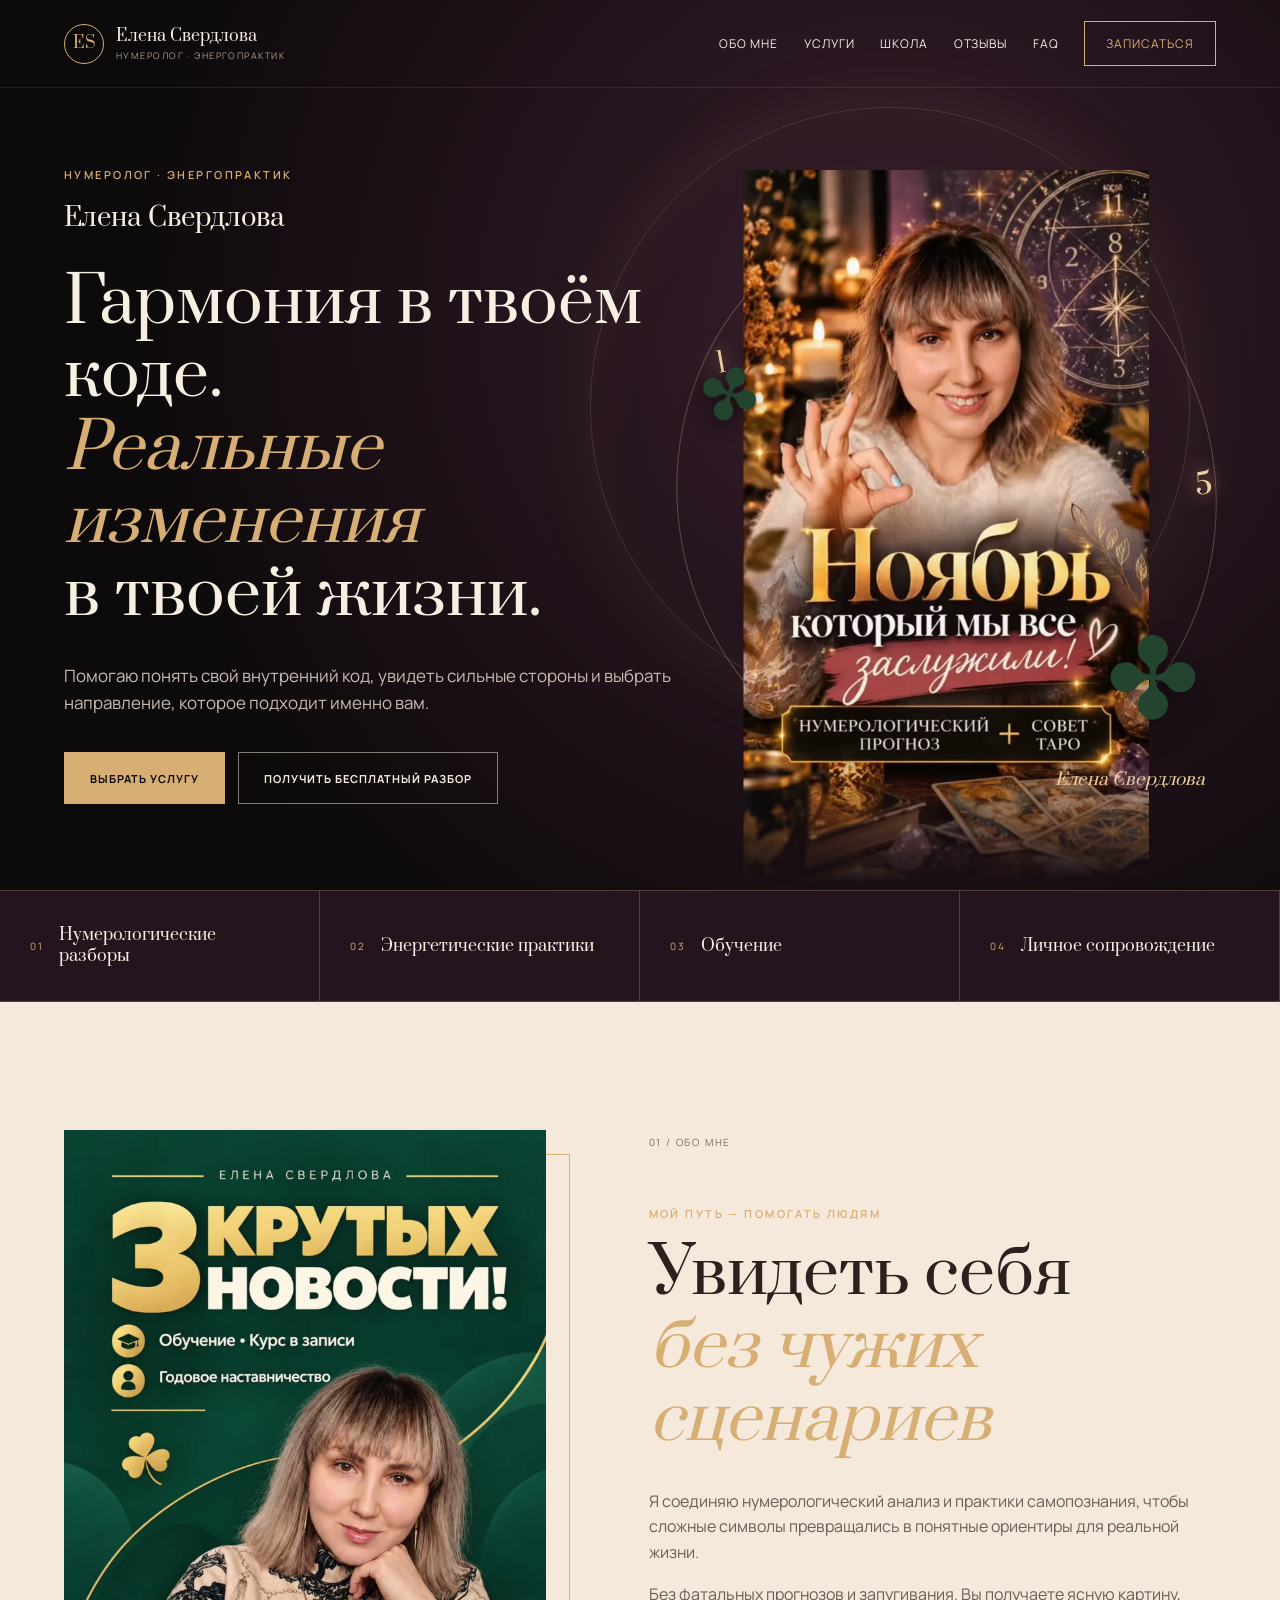
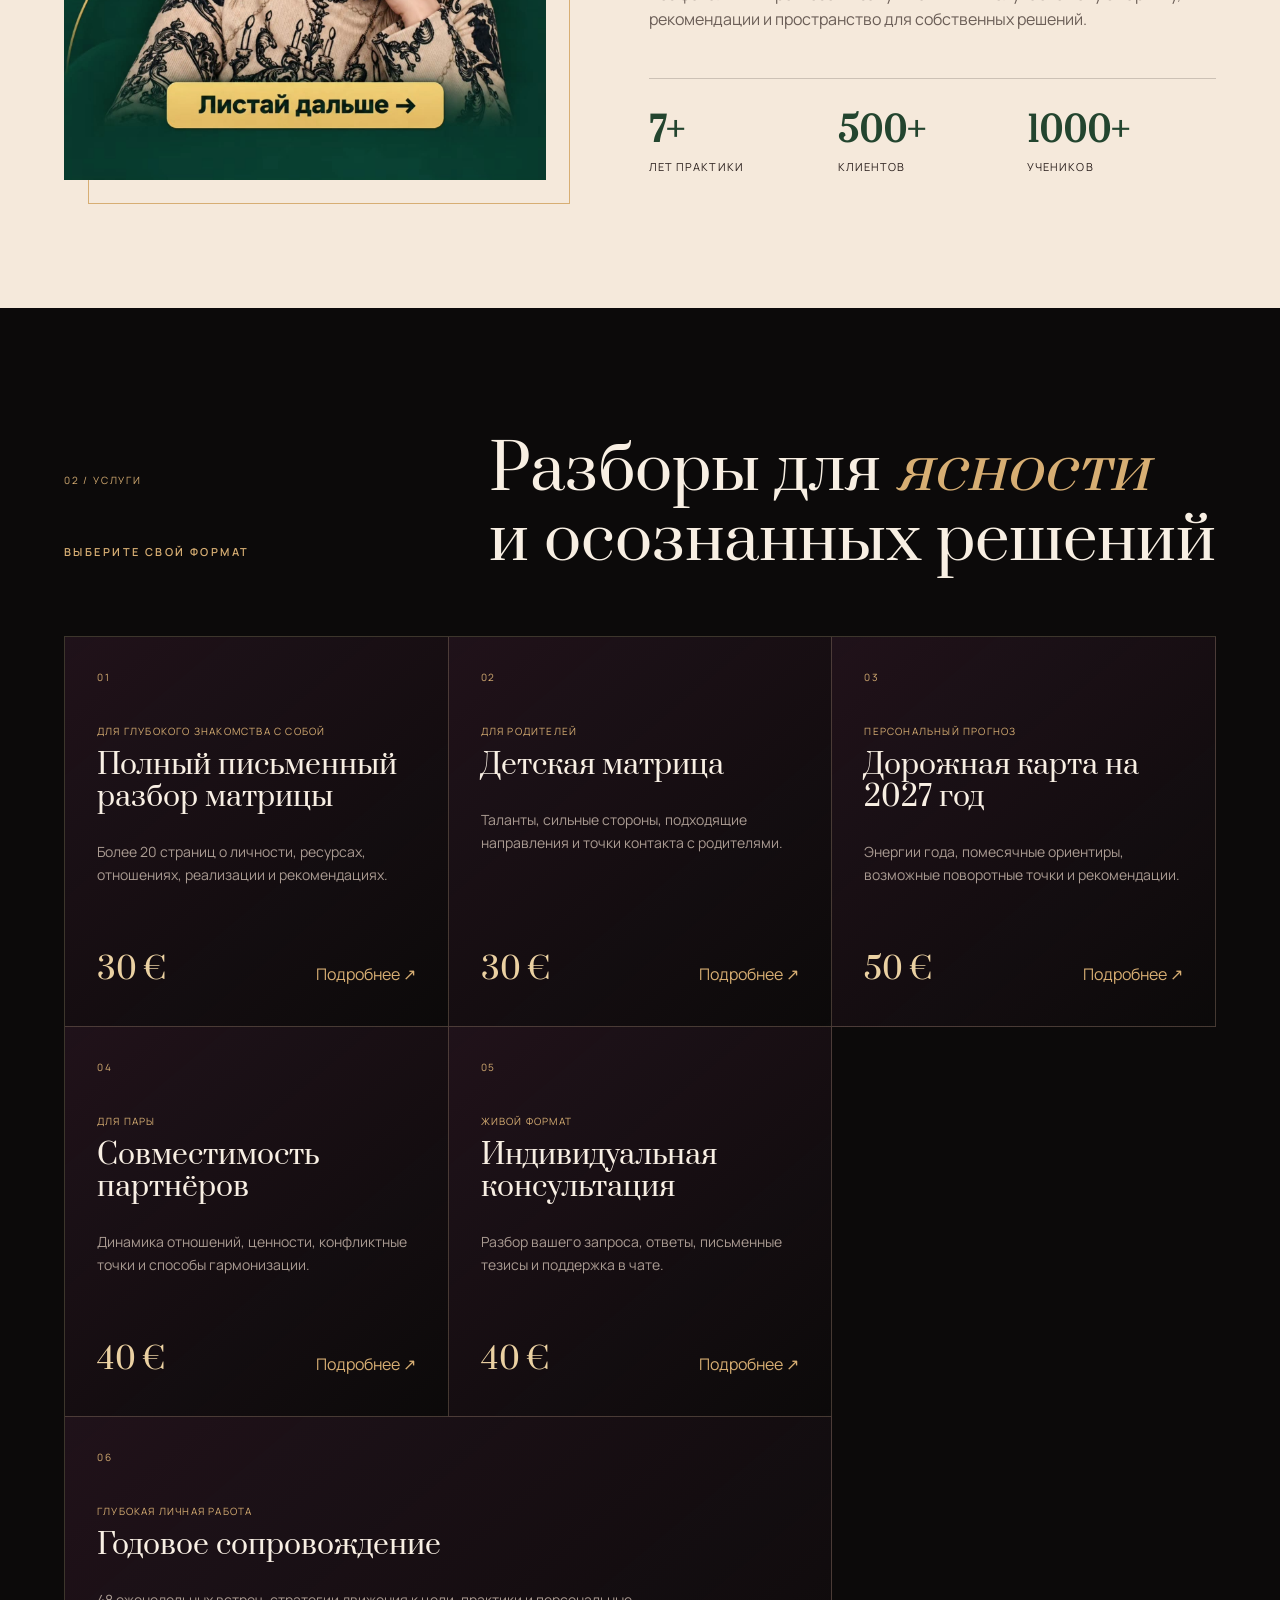
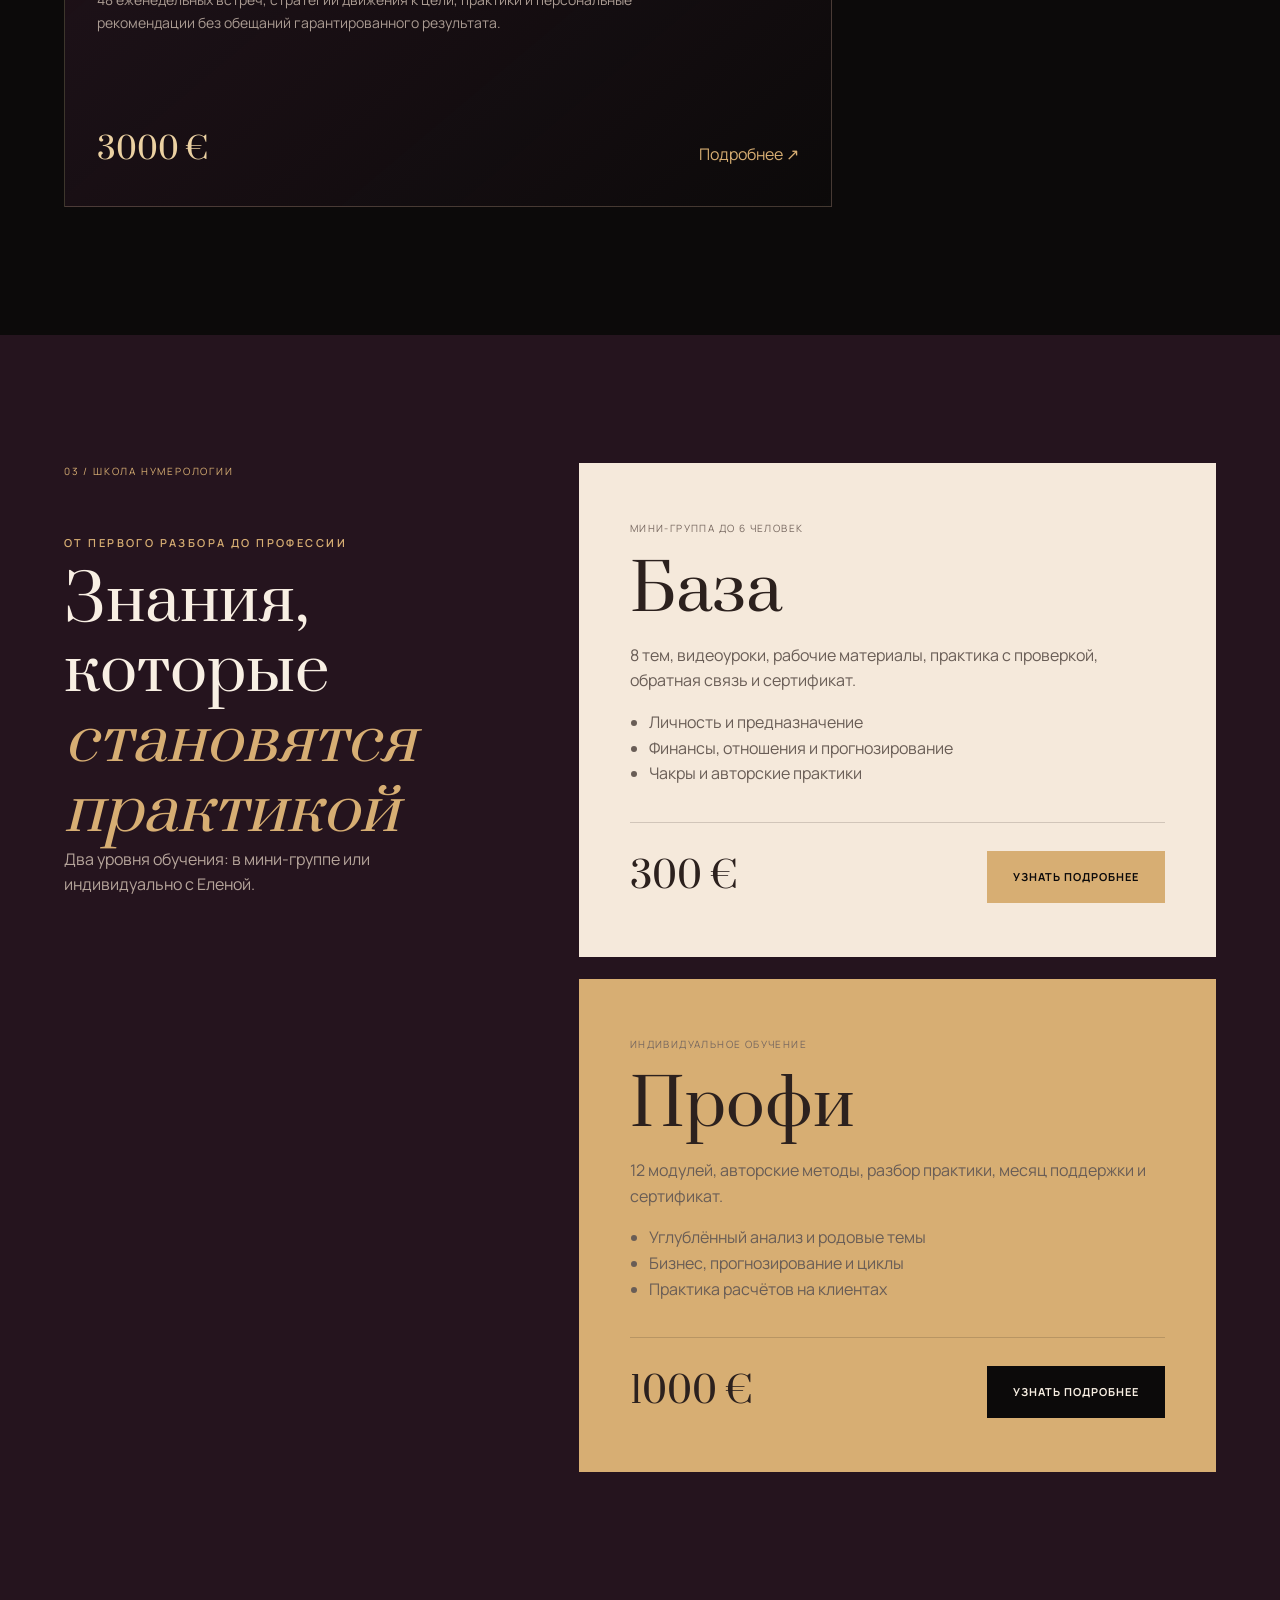
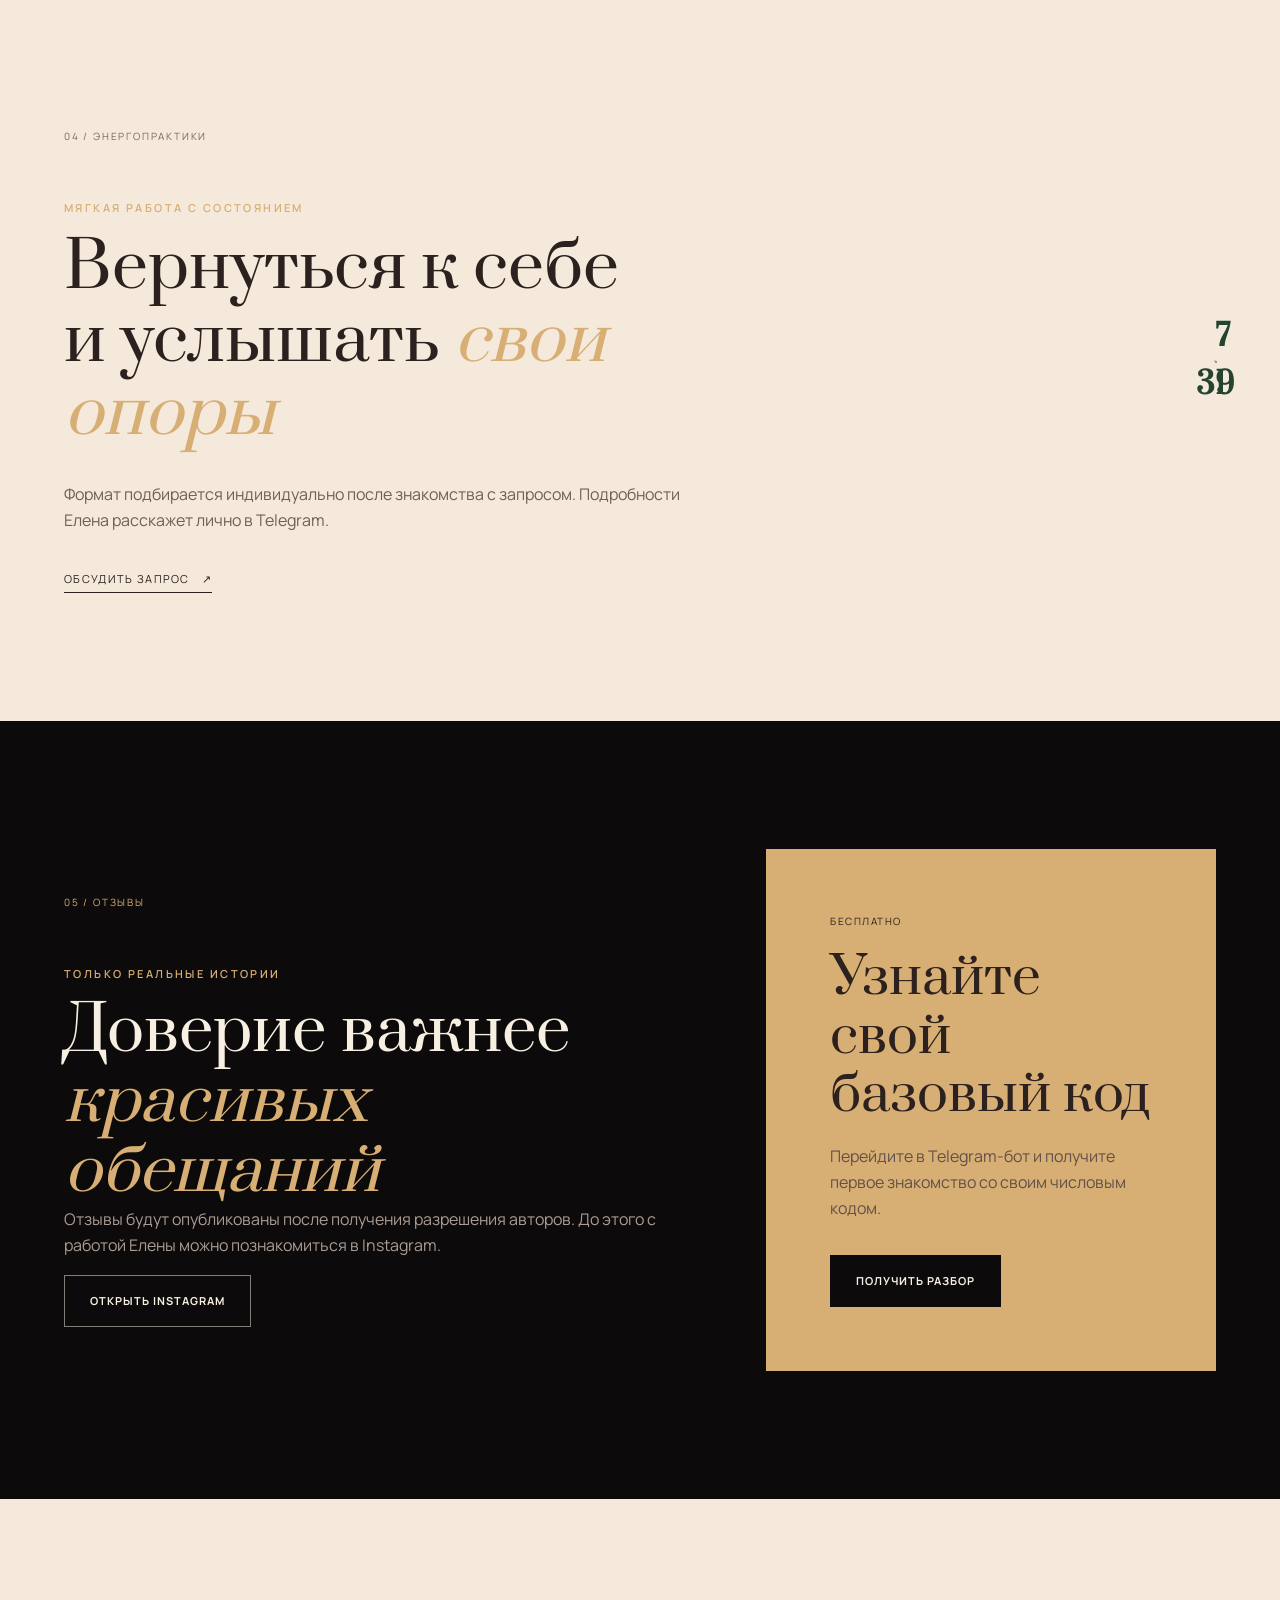
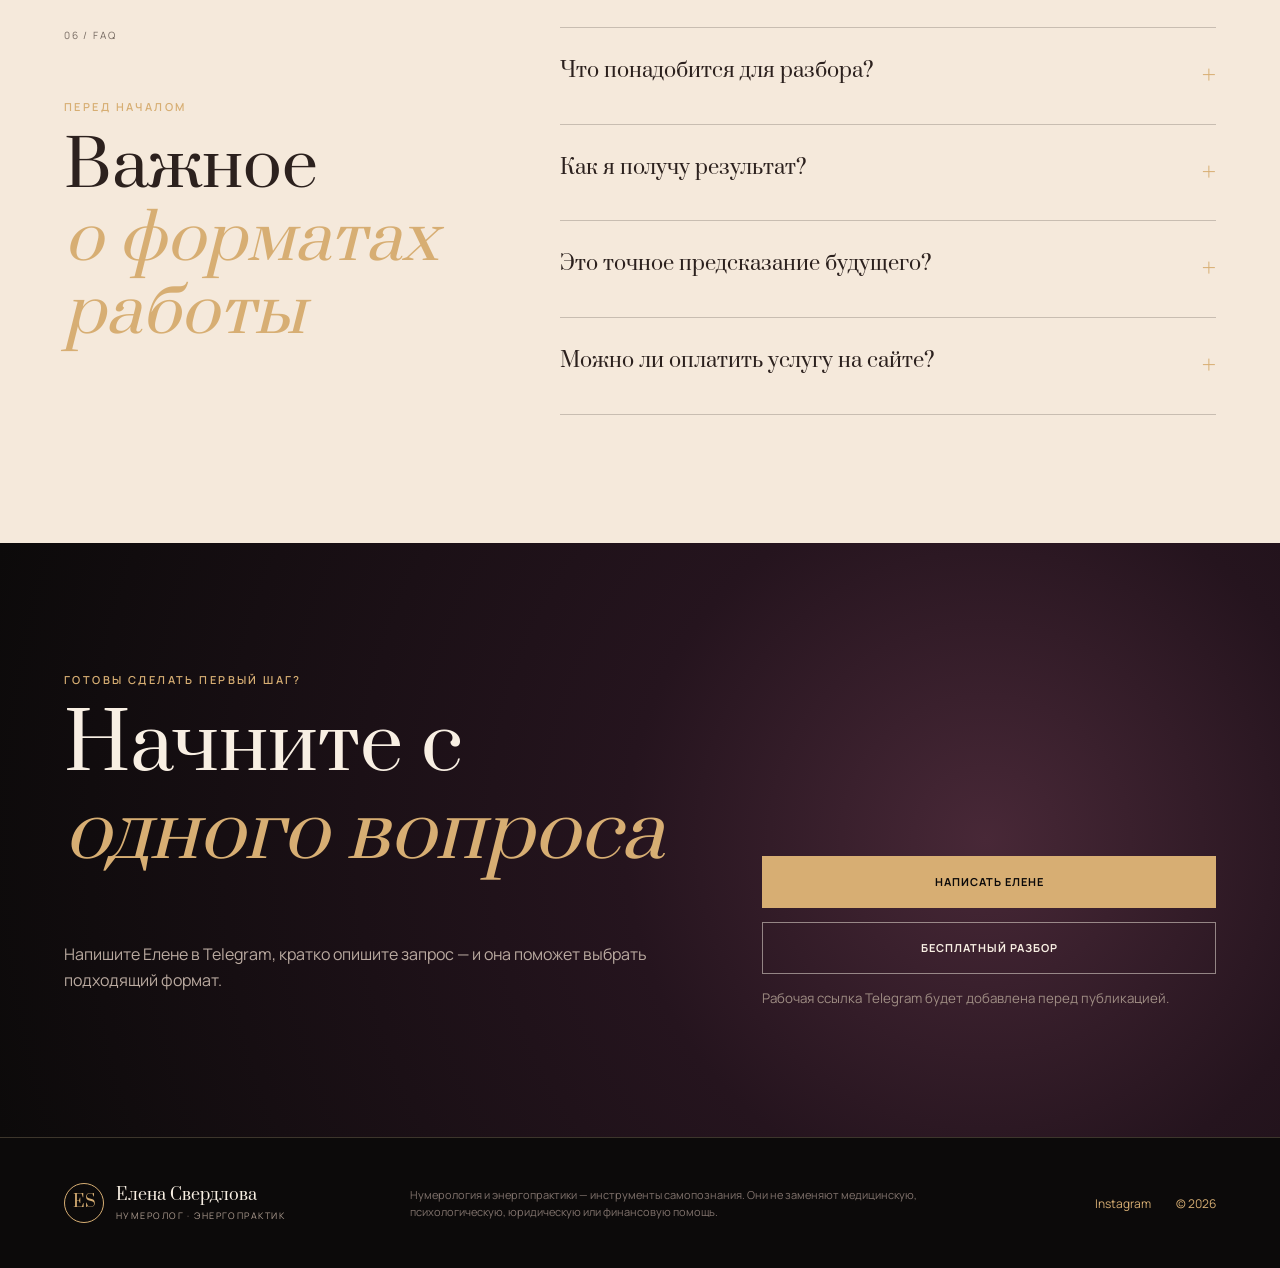
==== commit c3c600ed: "feat: align landing page with full specification" ====
--- a/index.html
+++ b/index.html
@@ -1,356 +1,72 @@
 <!doctype html>
 <html lang="ru">
-  <head>
-    <meta charset="UTF-8" />
-    <meta name="viewport" content="width=device-width, initial-scale=1.0" />
-    <meta
-      name="description"
-      content="Елена Свердлова — нумеролог. Личные разборы по дате рождения, отношения, деньги, предназначение и обучение."
-    />
-    <meta name="theme-color" content="#062d24" />
-    <meta property="og:title" content="Елена Свердлова — нумеролог" />
-    <meta
-      property="og:description"
-      content="Разбор даты рождения, который помогает увидеть свои сильные стороны и принимать решения увереннее."
-    />
-    <meta property="og:type" content="website" />
-    <meta property="og:image" content="assets/elena-hero.jpg" />
-    <link rel="icon" href="assets/favicon.svg" type="image/svg+xml" />
-    <link rel="preconnect" href="https://fonts.googleapis.com" />
-    <link rel="preconnect" href="https://fonts.gstatic.com" crossorigin />
-    <link
-      href="https://fonts.googleapis.com/css2?family=Manrope:wght@400;500;600;700&amp;family=Prata&amp;display=swap"
-      rel="stylesheet"
-    />
-    <link rel="stylesheet" href="styles.css" />
-    <script src="site-config.js" defer></script>
-    <script src="script.js" defer></script>
-    <title>Елена Свердлова — нумеролог</title>
-  </head>
-  <body>
-    <div class="page-progress" aria-hidden="true"></div>
+<head>
+  <meta charset="UTF-8" />
+  <meta name="viewport" content="width=device-width, initial-scale=1.0" />
+  <meta name="description" content="Елена Свердлова — нумеролог и энергопрактик. Персональные разборы, консультации, сопровождение и обучение нумерологии." />
+  <meta name="theme-color" content="#0c0a0a" />
+  <meta property="og:title" content="Елена Свердлова — нумеролог и энергопрактик" />
+  <meta property="og:description" content="Гармония в твоём коде. Реальные изменения в твоей жизни." />
+  <meta property="og:type" content="website" />
+  <meta property="og:image" content="assets/elena-hero.jpg" />
+  <link rel="icon" href="assets/favicon.svg" type="image/svg+xml" />
+  <link rel="preconnect" href="https://fonts.googleapis.com" />
+  <link rel="preconnect" href="https://fonts.gstatic.com" crossorigin />
+  <link href="https://fonts.googleapis.com/css2?family=Manrope:wght@400;500;600;700&amp;family=Prata&amp;display=swap" rel="stylesheet" />
+  <link rel="stylesheet" href="styles.css" />
+  <script src="site-config.js" defer></script><script src="script.js" defer></script>
+  <title>Елена Свердлова — нумеролог и энергопрактик</title>
+</head>
+<body>
+  <div class="page-progress" aria-hidden="true"></div>
+  <header class="site-header" data-header>
+    <a class="brand" href="#top" aria-label="На главную"><span class="brand-sign">ES</span><span><strong>Елена Свердлова</strong><small>нумеролог · энергопрактик</small></span></a>
+    <button class="menu-toggle" type="button" aria-expanded="false" aria-controls="site-nav"><span></span><span></span><b class="sr-only">Открыть меню</b></button>
+    <nav class="site-nav" id="site-nav" aria-label="Основная навигация"><a href="#about">Обо мне</a><a href="#services">Услуги</a><a href="#school">Школа</a><a href="#reviews">Отзывы</a><a href="#faq">FAQ</a><a class="nav-cta" data-contact-link href="#contact">Записаться</a></nav>
+  </header>
 
-    <header class="site-header" data-header>
-      <a class="brand" href="#top" aria-label="Елена Свердлова — на главную">
-        <span class="brand-mark">ES</span>
-        <span class="brand-copy">
-          <strong>Елена Свердлова</strong>
-          <small>нумеролог</small>
-        </span>
-      </a>
+  <main id="top">
+    <section class="hero">
+      <div class="hero-glow" aria-hidden="true"></div>
+      <div class="hero-copy reveal"><p class="eyebrow">Нумеролог · энергопрактик</p><p class="hero-name">Елена Свердлова</p><h1>Гармония в твоём коде.<br /><em>Реальные изменения</em><br />в твоей жизни.</h1><p class="hero-lead">Помогаю понять свой внутренний код, увидеть сильные стороны и выбрать направление, которое подходит именно вам.</p><div class="hero-actions"><a class="button button-gold" href="#services">Выбрать услугу</a><a class="button button-ghost" data-free-link href="https://t.me/bazovyi_kod_bot" target="_blank" rel="noopener noreferrer">Получить бесплатный разбор</a></div></div>
+      <div class="hero-visual reveal delay-1"><div class="number-orbit" aria-hidden="true"><span>1</span><span>3</span><span>5</span><span>7</span><span>9</span></div><div class="clover clover-a" aria-hidden="true"></div><div class="clover clover-b" aria-hidden="true"></div><img src="assets/elena-hero.jpg" alt="Елена Свердлова" width="640" height="1138" fetchpriority="high" /><p class="signature">Елена Свердлова</p></div>
+    </section>
 
-      <button class="menu-toggle" type="button" aria-expanded="false" aria-controls="site-nav">
-        <span></span><span></span>
-        <span class="sr-only">Открыть меню</span>
-      </button>
+    <section class="directions" aria-label="Направления"><div><span>01</span><strong>Нумерологические разборы</strong></div><div><span>02</span><strong>Энергетические практики</strong></div><div><span>03</span><strong>Обучение</strong></div><div><span>04</span><strong>Личное сопровождение</strong></div></section>
 
-      <nav class="site-nav" id="site-nav" aria-label="Основная навигация">
-        <a href="#about">Обо мне</a>
-        <a href="#services">Услуги</a>
-        <a href="#calculator">Ваше число</a>
-        <a href="#faq">Вопросы</a>
-        <a class="nav-cta" href="#contact">Записаться</a>
-      </nav>
-    </header>
+    <section class="section about" id="about">
+      <div class="about-image reveal"><img src="assets/elena-portrait.jpg" alt="Елена Свердлова — нумеролог" width="1080" height="1350" loading="lazy" /></div>
+      <div class="about-copy reveal delay-1"><p class="section-no">01 / Обо мне</p><p class="overline">Мой путь — помогать людям</p><h2>Увидеть себя<br /><em>без чужих сценариев</em></h2><p>Я соединяю нумерологический анализ и практики самопознания, чтобы сложные символы превращались в понятные ориентиры для реальной жизни.</p><p>Без фатальных прогнозов и запугивания. Вы получаете ясную картину, рекомендации и пространство для собственных решений.</p><div class="facts"><div><strong>7+</strong><span>лет практики</span></div><div><strong>500+</strong><span>клиентов</span></div><div><strong>1000+</strong><span>учеников</span></div></div></div>
+    </section>
 
-    <main id="top">
-      <section class="hero">
-        <div class="hero-orbit orbit-one" aria-hidden="true">1 · 3 · 5 · 7 · 9</div>
-        <div class="hero-content reveal">
-          <p class="eyebrow"><span></span> Нумерология без фатализма</p>
-          <h1>
-            Ваша дата знает
-            <em>больше, чем кажется</em>
-          </h1>
-          <p class="hero-lead">
-            Помогаю увидеть сильные стороны, сценарии в отношениях и финансовый потенциал —
-            чтобы выбирать свой путь осознанно, а не наугад.
-          </p>
-          <div class="hero-actions">
-            <a class="button button-primary" href="#services">Выбрать разбор</a>
-            <a class="text-link" href="#calculator">Рассчитать своё число <span>↗</span></a>
-          </div>
-          <div class="hero-notes" aria-label="Формат работы">
-            <span>Онлайн по всему миру</span>
-            <span>Лично и в мини-группах</span>
-          </div>
-        </div>
+    <section class="section services" id="services">
+      <header class="section-heading reveal"><div><p class="section-no light">02 / Услуги</p><p class="overline light">Выберите свой формат</p></div><h2>Разборы для <em>ясности</em><br />и осознанных решений</h2></header>
+      <div class="service-grid">
+        <article class="service-card reveal"><span class="card-no">01</span><p>Для глубокого знакомства с собой</p><h3>Полный письменный разбор матрицы</h3><p>Более 20 страниц о личности, ресурсах, отношениях, реализации и рекомендациях.</p><footer><strong>30 €</strong><button type="button" data-service="matrix">Подробнее <span>↗</span></button></footer></article>
+        <article class="service-card reveal"><span class="card-no">02</span><p>Для родителей</p><h3>Детская матрица</h3><p>Таланты, сильные стороны, подходящие направления и точки контакта с родителями.</p><footer><strong>30 €</strong><button type="button" data-service="child">Подробнее <span>↗</span></button></footer></article>
+        <article class="service-card reveal"><span class="card-no">03</span><p>Персональный прогноз</p><h3>Дорожная карта на 2027 год</h3><p>Энергии года, помесячные ориентиры, возможные поворотные точки и рекомендации.</p><footer><strong>50 €</strong><button type="button" data-service="roadmap">Подробнее <span>↗</span></button></footer></article>
+        <article class="service-card reveal"><span class="card-no">04</span><p>Для пары</p><h3>Совместимость партнёров</h3><p>Динамика отношений, ценности, конфликтные точки и способы гармонизации.</p><footer><strong>40 €</strong><button type="button" data-service="compatibility">Подробнее <span>↗</span></button></footer></article>
+        <article class="service-card reveal"><span class="card-no">05</span><p>Живой формат</p><h3>Индивидуальная консультация</h3><p>Разбор вашего запроса, ответы, письменные тезисы и поддержка в чате.</p><footer><strong>40 €</strong><button type="button" data-service="consultation">Подробнее <span>↗</span></button></footer></article>
+        <article class="service-card service-card-wide reveal"><span class="card-no">06</span><p>Глубокая личная работа</p><h3>Годовое сопровождение</h3><p>48 еженедельных встреч, стратегии движения к цели, практики и персональные рекомендации без обещаний гарантированного результата.</p><footer><strong>3000 €</strong><button type="button" data-service="year">Подробнее <span>↗</span></button></footer></article>
+      </div>
+    </section>
 
-        <div class="hero-visual reveal delay-1">
-          <div class="portrait-frame">
-            <img
-              src="assets/elena-hero.jpg"
-              alt="Елена Свердлова, нумеролог"
-              width="640"
-              height="1138"
-            />
-            <div class="portrait-shade"></div>
-            <p class="portrait-caption">Елена Свердлова<br /><span>нумеролог · наставник</span></p>
-          </div>
-          <div class="number-seal" aria-hidden="true">
-            <span>Код</span>
-            <strong>∞</strong>
-            <small>жизни</small>
-          </div>
-        </div>
-      </section>
+    <section class="section school" id="school">
+      <header class="school-intro reveal"><p class="section-no light">03 / Школа нумерологии</p><p class="overline light">От первого разбора до профессии</p><h2>Знания, которые<br /><em>становятся практикой</em></h2><p>Два уровня обучения: в мини-группе или индивидуально с Еленой.</p></header>
+      <div class="school-cards"><article class="school-card reveal"><span>Мини-группа до 6 человек</span><h3>База</h3><p>8 тем, видеоуроки, рабочие материалы, практика с проверкой, обратная связь и сертификат.</p><ul><li>Личность и предназначение</li><li>Финансы, отношения и прогнозирование</li><li>Чакры и авторские практики</li></ul><footer><strong>300 €</strong><button class="button button-gold" type="button" data-service="base">Узнать подробнее</button></footer></article><article class="school-card school-card-accent reveal delay-1"><span>Индивидуальное обучение</span><h3>Профи</h3><p>12 модулей, авторские методы, разбор практики, месяц поддержки и сертификат.</p><ul><li>Углублённый анализ и родовые темы</li><li>Бизнес, прогнозирование и циклы</li><li>Практика расчётов на клиентах</li></ul><footer><strong>1000 €</strong><button class="button button-dark" type="button" data-service="profi">Узнать подробнее</button></footer></article></div>
+    </section>
 
-      <section class="marquee" aria-label="Темы консультаций">
-        <div class="marquee-track">
-          <span>Предназначение ✦ Деньги ✦ Отношения ✦ Таланты ✦ Самореализация ✦</span>
-          <span aria-hidden="true">Предназначение ✦ Деньги ✦ Отношения ✦ Таланты ✦ Самореализация ✦</span>
-        </div>
-      </section>
+    <section class="section practices"><div class="practices-copy reveal"><p class="section-no">04 / Энергопрактики</p><p class="overline">Мягкая работа с состоянием</p><h2>Вернуться к себе<br />и услышать <em>свои опоры</em></h2><p>Формат подбирается индивидуально после знакомства с запросом. Подробности Елена расскажет лично в Telegram.</p><a class="text-link" data-contact-link href="#contact">Обсудить запрос <span>↗</span></a></div><div class="practice-symbol reveal delay-1" aria-hidden="true"><b>1</b><b>3</b><b>7</b><b>9</b></div></section>
 
-      <section class="section intro" id="about">
-        <div class="section-label reveal">01 / Подход</div>
-        <div class="intro-copy reveal">
-          <p class="overline">Не предсказание, а навигация</p>
-          <h2>Цифры не решают за вас.<br />Они помогают <em>увидеть себя.</em></h2>
-        </div>
-        <div class="intro-grid">
-          <p class="intro-text reveal">
-            Я разбираю дату рождения как систему подсказок: где ваша природная сила, почему
-            повторяются одни и те же сценарии и на что можно опереться сейчас. Вы получаете не
-            набор общих фраз, а ясную карту для решений.
-          </p>
-          <div class="principles reveal delay-1">
-            <article>
-              <span>01</span>
-              <div><h3>Понятно</h3><p>Перевожу символы и числа на язык реальной жизни.</p></div>
-            </article>
-            <article>
-              <span>02</span>
-              <div><h3>Бережно</h3><p>Без запугивания, ярлыков и «неизбежной судьбы».</p></div>
-            </article>
-            <article>
-              <span>03</span>
-              <div><h3>Практично</h3><p>После встречи у вас остаются выводы и точки действия.</p></div>
-            </article>
-          </div>
-        </div>
-      </section>
+    <section class="section reviews" id="reviews"><div class="reviews-copy reveal"><p class="section-no light">05 / Отзывы</p><p class="overline light">Только реальные истории</p><h2>Доверие важнее<br /><em>красивых обещаний</em></h2><p>Отзывы будут опубликованы после получения разрешения авторов. До этого с работой Елены можно познакомиться в Instagram.</p><a class="button button-ghost" href="https://www.instagram.com/elena.vibecodes/" target="_blank" rel="noopener noreferrer">Открыть Instagram</a></div><div class="free-card reveal delay-1"><span>Бесплатно</span><h3>Узнайте свой базовый код</h3><p>Перейдите в Telegram-бот и получите первое знакомство со своим числовым кодом.</p><a class="button button-dark" data-free-link href="https://t.me/bazovyi_kod_bot" target="_blank" rel="noopener noreferrer">Получить разбор</a></div></section>
 
-      <section class="section services" id="services">
-        <div class="section-heading reveal">
-          <div>
-            <div class="section-label light">02 / Форматы</div>
-            <p class="overline light">Выберите свой запрос</p>
-          </div>
-          <h2>Разборы, которые дают<br /><em>ясность и направление</em></h2>
-        </div>
+    <section class="section faq" id="faq"><header class="faq-heading reveal"><p class="section-no">06 / FAQ</p><p class="overline">Перед началом</p><h2>Важное<br /><em>о форматах работы</em></h2></header><div class="faq-list reveal delay-1"><details><summary>Что понадобится для разбора?<span>+</span></summary><p>Дата рождения и основной запрос. Для совместимости нужны даты рождения обоих партнёров.</p></details><details><summary>Как я получу результат?<span>+</span></summary><p>Письменные разборы приходят в электронном виде. Консультации проходят онлайн; точный формат согласуется в Telegram.</p></details><details><summary>Это точное предсказание будущего?<span>+</span></summary><p>Нет. Нумерология используется как инструмент самопознания: она показывает возможные закономерности и ориентиры, но не отменяет ваш выбор.</p></details><details><summary>Можно ли оплатить услугу на сайте?<span>+</span></summary><p>На первом этапе запись и оплата согласуются в Telegram. Онлайн-оплату можно подключить позднее без изменения структуры сайта.</p></details></div></section>
 
-        <div class="service-list">
-          <article class="service-card reveal">
-            <div class="service-index">01</div>
-            <div class="service-main">
-              <p class="service-kicker">Базовый разбор</p>
-              <h3>Личный код</h3>
-              <p>Характер, таланты, предназначение, ресурсы и ключевые жизненные задачи.</p>
-              <ul><li>Онлайн-встреча</li><li>Запись консультации</li><li>Рекомендации</li></ul>
-            </div>
-            <div class="service-action">
-              <span class="price-placeholder">Стоимость по запросу</span>
-              <button class="round-button" type="button" data-service="personal" aria-label="Выбрать личный код">↗</button>
-            </div>
-          </article>
+    <section class="contact" id="contact"><div class="contact-copy reveal"><p class="overline light">Готовы сделать первый шаг?</p><h2>Начните с<br /><em>одного вопроса</em></h2><p>Напишите Елене в Telegram, кратко опишите запрос — и она поможет выбрать подходящий формат.</p></div><div class="contact-actions reveal delay-1"><a class="button button-gold" data-contact-link href="https://www.instagram.com/elena.vibecodes/" target="_blank" rel="noopener noreferrer">Написать Елене</a><a class="button button-ghost" data-free-link href="https://t.me/bazovyi_kod_bot" target="_blank" rel="noopener noreferrer">Бесплатный разбор</a><small data-contact-note>Рабочая ссылка Telegram будет добавлена перед публикацией.</small></div></section>
+  </main>
 
-          <article class="service-card reveal">
-            <div class="service-index">02</div>
-            <div class="service-main">
-              <p class="service-kicker">Для двоих</p>
-              <h3>Код отношений</h3>
-              <p>Совместимость, точки притяжения и напряжения, языки любви и сценарии пары.</p>
-              <ul><li>Две даты рождения</li><li>Сильные стороны союза</li><li>Практические ориентиры</li></ul>
-            </div>
-            <div class="service-action">
-              <span class="price-placeholder">Стоимость по запросу</span>
-              <button class="round-button" type="button" data-service="relationship" aria-label="Выбрать код отношений">↗</button>
-            </div>
-          </article>
+  <footer class="site-footer"><a class="brand" href="#top"><span class="brand-sign">ES</span><span><strong>Елена Свердлова</strong><small>нумеролог · энергопрактик</small></span></a><p>Нумерология и энергопрактики — инструменты самопознания. Они не заменяют медицинскую, психологическую, юридическую или финансовую помощь.</p><div><a href="https://www.instagram.com/elena.vibecodes/" target="_blank" rel="noopener noreferrer">Instagram</a><span>© <span id="year"></span></span></div></footer>
 
-          <article class="service-card reveal">
-            <div class="service-index">03</div>
-            <div class="service-main">
-              <p class="service-kicker">Деньги и реализация</p>
-              <h3>Финансовый код</h3>
-              <p>Как вы принимаете решения о деньгах, где теряется ресурс и через что растёт доход.</p>
-              <ul><li>Финансовые сценарии</li><li>Вектор реализации</li><li>Персональные рекомендации</li></ul>
-            </div>
-            <div class="service-action">
-              <span class="price-placeholder">Стоимость по запросу</span>
-              <button class="round-button" type="button" data-service="finance" aria-label="Выбрать финансовый код">↗</button>
-            </div>
-          </article>
-
-          <article class="service-card accent reveal">
-            <div class="service-index">04</div>
-            <div class="service-main">
-              <p class="service-kicker">Обучение</p>
-              <h3>Школа нумерологии</h3>
-              <p>Системное обучение в мини-группе или личное наставничество с Еленой.</p>
-              <ul><li>Курс в записи</li><li>Практика на кейсах</li><li>Поддержка наставника</li></ul>
-            </div>
-            <div class="service-action">
-              <span class="price-placeholder">Программа по запросу</span>
-              <button class="round-button" type="button" data-service="school" aria-label="Узнать о школе">↗</button>
-            </div>
-          </article>
-        </div>
-      </section>
-
-      <section class="section calculator" id="calculator">
-        <div class="calculator-copy reveal">
-          <div class="section-label">03 / Знакомство</div>
-          <p class="overline">Мини-расчёт</p>
-          <h2>Узнайте своё<br /><em>число пути</em></h2>
-          <p>
-            Введите дату рождения — расчёт произойдёт только в вашем браузере. Это небольшой
-            фрагмент метода, а не полный личный разбор.
-          </p>
-        </div>
-
-        <div class="calculator-panel reveal delay-1">
-          <form id="number-form" class="number-form">
-            <label for="birthdate">Дата рождения</label>
-            <div class="date-row">
-              <input id="birthdate" name="birthdate" type="date" required />
-              <button class="button button-gold" type="submit">Рассчитать</button>
-            </div>
-            <p class="privacy-note">Дата никуда не отправляется и не сохраняется.</p>
-          </form>
-
-          <div class="number-result" id="number-result" aria-live="polite" hidden>
-            <div class="result-number" id="result-number">7</div>
-            <div>
-              <p class="result-kicker">Ваше число пути</p>
-              <h3 id="result-title">Исследователь</h3>
-              <p id="result-text"></p>
-              <a href="#contact" class="text-link light-link">Получить полный разбор <span>↗</span></a>
-            </div>
-          </div>
-        </div>
-      </section>
-
-      <section class="section process">
-        <div class="process-image reveal">
-          <img src="assets/elena-portrait.jpg" alt="Елена Свердлова — обучение нумерологии" width="1080" height="1350" />
-        </div>
-        <div class="process-copy reveal delay-1">
-          <div class="section-label">04 / Как всё проходит</div>
-          <p class="overline">Четыре простых шага</p>
-          <h2>От запроса<br />к <em>ясности</em></h2>
-          <ol class="steps">
-            <li><span>01</span><div><h3>Вы выбираете формат</h3><p>Оставляете короткую заявку и описываете свой запрос.</p></div></li>
-            <li><span>02</span><div><h3>Согласовываем детали</h3><p>Уточняем дату, время и формат встречи.</p></div></li>
-            <li><span>03</span><div><h3>Оплачиваете онлайн</h3><p>По защищённой платёжной ссылке выбранного сервиса.</p></div></li>
-            <li><span>04</span><div><h3>Встречаемся онлайн</h3><p>После консультации вы получаете запись и рекомендации.</p></div></li>
-          </ol>
-        </div>
-      </section>
-
-      <section class="section faq" id="faq">
-        <div class="faq-heading reveal">
-          <div class="section-label">05 / Вопросы</div>
-          <p class="overline">Перед консультацией</p>
-          <h2>Всё, что важно<br /><em>знать заранее</em></h2>
-        </div>
-        <div class="faq-list reveal delay-1">
-          <details>
-            <summary>Что нужно подготовить к разбору?<span>+</span></summary>
-            <p>Вашу дату рождения и основной запрос. Для разбора отношений понадобится дата рождения второго человека.</p>
-          </details>
-          <details>
-            <summary>Можно ли задать вопросы во время встречи?<span>+</span></summary>
-            <p>Да. Консультация — это диалог, поэтому лучше заранее выписать всё, что хочется прояснить.</p>
-          </details>
-          <details>
-            <summary>Это предсказание будущего?<span>+</span></summary>
-            <p>Нет. Разбор показывает закономерности и возможные векторы, но решения и ответственность всегда остаются у вас.</p>
-          </details>
-          <details>
-            <summary>Как проходит оплата?<span>+</span></summary>
-            <p>После подтверждения формата вы переходите по защищённой платёжной ссылке. Данные карты сайт не хранит.</p>
-          </details>
-        </div>
-      </section>
-
-      <section class="contact" id="contact">
-        <div class="contact-bg" aria-hidden="true">
-          <span>1</span><span>3</span><span>7</span><span>9</span>
-        </div>
-        <div class="contact-copy reveal">
-          <p class="overline light">Готовы посмотреть на себя глубже?</p>
-          <h2>Начните с<br /><em>одного вопроса</em></h2>
-          <p>Напишите, что сейчас волнует. Елена или её помощник ответит и подберёт подходящий формат.</p>
-          <a class="instagram-link" href="https://www.instagram.com/elena.vibecodes/" target="_blank" rel="noopener noreferrer">
-            Instagram @elena.vibecodes <span>↗</span>
-          </a>
-        </div>
-
-        <form class="contact-form reveal delay-1" name="consultation" method="POST" data-netlify="true" id="contact-form">
-          <input type="hidden" name="form-name" value="consultation" />
-          <input type="hidden" name="service" id="service-field" value="" />
-          <div class="field">
-            <label for="name">Ваше имя</label>
-            <input id="name" name="name" type="text" autocomplete="name" required placeholder="Как к вам обращаться?" />
-          </div>
-          <div class="field">
-            <label for="contact-value">Telegram, WhatsApp или email</label>
-            <input id="contact-value" name="contact" type="text" required placeholder="@username или name@example.com" />
-          </div>
-          <div class="field">
-            <label for="message">С каким вопросом вы приходите?</label>
-            <textarea id="message" name="message" rows="4" required placeholder="Коротко опишите ваш запрос"></textarea>
-          </div>
-          <label class="consent">
-            <input type="checkbox" required />
-            <span>Согласен(на) на обработку данных для ответа на заявку.</span>
-          </label>
-          <button class="button button-gold button-full" type="submit">Отправить заявку</button>
-          <p class="form-status" id="form-status" aria-live="polite"></p>
-        </form>
-      </section>
-    </main>
-
-    <footer class="site-footer">
-      <a class="brand footer-brand" href="#top">
-        <span class="brand-mark">ES</span>
-        <span class="brand-copy"><strong>Елена Свердлова</strong><small>нумеролог</small></span>
-      </a>
-      <p>Нумерология — инструмент самопознания и не заменяет медицинскую, юридическую или финансовую консультацию.</p>
-      <div class="footer-links">
-        <a href="https://www.instagram.com/elena.vibecodes/" target="_blank" rel="noopener noreferrer">Instagram</a>
-        <button type="button" data-open-legal>Конфиденциальность</button>
-        <span>© <span id="year"></span></span>
-      </div>
-    </footer>
-
-    <div class="modal" id="service-modal" role="dialog" aria-modal="true" aria-labelledby="modal-title" hidden>
-      <div class="modal-backdrop" data-close-modal></div>
-      <div class="modal-card">
-        <button class="modal-close" type="button" data-close-modal aria-label="Закрыть">×</button>
-        <p class="overline">Выбранный формат</p>
-        <h2 id="modal-title">Личный код</h2>
-        <p id="modal-description">Оставьте заявку — мы уточним детали и пришлём ссылку на оплату.</p>
-        <div class="modal-actions">
-          <a class="button button-primary" id="payment-link" href="#contact">Перейти к оплате</a>
-          <button class="text-button" type="button" id="modal-request">Сначала задать вопрос</button>
-        </div>
-        <p class="modal-note" id="payment-note"></p>
-      </div>
-    </div>
-
-    <div class="modal" id="legal-modal" role="dialog" aria-modal="true" aria-labelledby="legal-title" hidden>
-      <div class="modal-backdrop" data-close-legal></div>
-      <div class="modal-card legal-card">
-        <button class="modal-close" type="button" data-close-legal aria-label="Закрыть">×</button>
-        <p class="overline">Документ</p>
-        <h2 id="legal-title">Политика конфиденциальности</h2>
-        <p>Данные из формы используются только для связи по вашему запросу и не передаются сторонним лицам, кроме сервисов, необходимых для обработки заявки.</p>
-        <p>Сайт не хранит платёжные данные. Оплата проходит на защищённой странице выбранного платёжного провайдера.</p>
-        <p>Для удаления заявки свяжитесь с владельцем сайта через Instagram.</p>
-      </div>
-    </div>
-  </body>
+  <div class="modal" id="service-modal" role="dialog" aria-modal="true" aria-labelledby="modal-title" hidden><div class="modal-backdrop" data-close-modal></div><article class="modal-card"><button class="modal-close" type="button" data-close-modal aria-label="Закрыть">×</button><p class="overline">О формате</p><h2 id="modal-title"></h2><p class="modal-lead" id="modal-lead"></p><ul id="modal-list"></ul><div class="modal-bottom"><strong id="modal-price"></strong><a class="button button-gold" id="modal-contact" data-contact-link href="#contact">Написать в Telegram</a></div></article></div>
+</body>
 </html>
--- a/styles.css
+++ b/styles.css
@@ -1,257 +1,17 @@
-:root {
-  --ink: #10201b;
-  --muted: #66736e;
-  --paper: #f4f0e7;
-  --paper-deep: #e7dfd0;
-  --green: #062d24;
-  --green-mid: #0c493a;
-  --gold: #e0b55f;
-  --gold-light: #f6db96;
-  --line: rgba(16, 32, 27, 0.16);
-  --white-line: rgba(255, 255, 255, 0.18);
-  --serif: "Prata", Georgia, serif;
-  --sans: "Manrope", Arial, sans-serif;
-  --page: min(1240px, calc(100vw - 72px));
-}
-
-* { box-sizing: border-box; }
-[hidden] { display: none !important; }
-html { scroll-behavior: smooth; }
-body { margin: 0; color: var(--ink); background: var(--paper); font-family: var(--sans); overflow-x: hidden; }
-body.modal-open { overflow: hidden; }
-a { color: inherit; text-decoration: none; }
-button, input, textarea { font: inherit; }
-button { color: inherit; }
-img { display: block; max-width: 100%; }
-.sr-only { position: absolute; width: 1px; height: 1px; padding: 0; margin: -1px; overflow: hidden; clip: rect(0,0,0,0); white-space: nowrap; border: 0; }
-
-.page-progress { position: fixed; z-index: 100; top: 0; left: 0; height: 3px; width: 0; background: var(--gold); }
-.site-header { width: var(--page); position: absolute; z-index: 20; top: 0; left: 50%; transform: translateX(-50%); display: flex; align-items: center; justify-content: space-between; padding: 24px 0; border-bottom: 1px solid rgba(255,255,255,.25); color: white; }
-.brand { display: flex; align-items: center; gap: 12px; }
-.brand-mark { width: 44px; aspect-ratio: 1; display: grid; place-items: center; border: 1px solid currentColor; border-radius: 50%; font-family: var(--serif); font-size: 14px; letter-spacing: .08em; }
-.brand-copy { display: grid; gap: 1px; }
-.brand-copy strong { font-family: var(--serif); font-size: 15px; font-weight: 400; }
-.brand-copy small { opacity: .65; font-size: 10px; text-transform: uppercase; letter-spacing: .22em; }
-.site-nav { display: flex; align-items: center; gap: 30px; font-size: 13px; }
-.site-nav a:not(.nav-cta) { opacity: .82; transition: opacity .2s; }
-.site-nav a:hover { opacity: 1; }
-.nav-cta { padding: 12px 21px; background: rgba(255,255,255,.12); border: 1px solid rgba(255,255,255,.32); border-radius: 99px; }
-.menu-toggle { display: none; background: none; border: 0; padding: 10px; }
-
-.hero { min-height: 830px; position: relative; display: grid; grid-template-columns: minmax(0,1.05fr) minmax(380px,.75fr); gap: 70px; align-items: center; padding: 130px max(36px, calc((100vw - 1240px)/2)) 72px; color: white; background: radial-gradient(circle at 78% 25%, rgba(25,99,76,.72), transparent 28%), linear-gradient(135deg, #031e18 0%, #073c2f 55%, #05271f 100%); overflow: hidden; }
-.hero::before { content: ""; position: absolute; inset: 0; opacity: .18; background-image: linear-gradient(rgba(255,255,255,.04) 1px, transparent 1px), linear-gradient(90deg, rgba(255,255,255,.04) 1px, transparent 1px); background-size: 72px 72px; mask-image: linear-gradient(to bottom, black, transparent); }
-.hero-content, .hero-visual { position: relative; z-index: 2; }
-.eyebrow, .overline { margin: 0 0 24px; font-size: 11px; font-weight: 600; text-transform: uppercase; letter-spacing: .24em; }
-.eyebrow { display: flex; align-items: center; gap: 13px; color: var(--gold-light); }
-.eyebrow span { width: 42px; height: 1px; background: currentColor; }
-.hero h1, .section h2, .contact h2, .modal h2 { margin: 0; font-family: var(--serif); font-weight: 400; line-height: 1.08; letter-spacing: -.035em; }
-.hero h1 { max-width: 760px; font-size: clamp(58px, 6.4vw, 104px); }
-h1 em, h2 em { color: var(--gold); font-style: italic; }
-.hero-lead { max-width: 610px; margin: 30px 0 0; color: rgba(255,255,255,.73); font-size: 18px; line-height: 1.72; }
-.hero-actions { display: flex; align-items: center; gap: 28px; margin-top: 38px; }
-.button { display: inline-flex; align-items: center; justify-content: center; min-height: 54px; padding: 0 26px; border: 0; border-radius: 99px; font-size: 13px; font-weight: 700; cursor: pointer; transition: transform .25s, background .25s; }
-.button:hover { transform: translateY(-2px); }
-.button-primary { color: var(--green); background: var(--gold-light); }
-.button-gold { color: var(--green); background: var(--gold); }
-.button-full { width: 100%; }
-.text-link { position: relative; display: inline-flex; gap: 11px; align-items: center; padding-bottom: 5px; font-size: 13px; border-bottom: 1px solid rgba(255,255,255,.38); }
-.text-link span { color: var(--gold); }
-.hero-notes { display: flex; gap: 26px; margin-top: 55px; color: rgba(255,255,255,.52); font-size: 11px; text-transform: uppercase; letter-spacing: .13em; }
-.hero-notes span + span::before { content: "✦"; color: var(--gold); margin-right: 26px; }
-
-.hero-visual { justify-self: end; width: min(465px, 100%); }
-.portrait-frame { height: 650px; position: relative; border-radius: 240px 240px 18px 18px; overflow: hidden; border: 1px solid rgba(255,255,255,.27); box-shadow: 0 30px 80px rgba(0,0,0,.32); }
-.portrait-frame img { width: 100%; height: 100%; object-fit: cover; object-position: center top; transform: scale(1.5); transform-origin: 50% 12%; }
-.portrait-shade { position: absolute; inset: 0; background: linear-gradient(to bottom, transparent 45%, rgba(2,30,23,.14) 55%, rgba(2,30,23,.94) 91%); }
-.portrait-caption { position: absolute; bottom: 24px; left: 30px; z-index: 2; margin: 0; font-family: var(--serif); font-size: 19px; line-height: 1.45; }
-.portrait-caption span { font-family: var(--sans); font-size: 10px; opacity: .65; letter-spacing: .16em; text-transform: uppercase; }
-.number-seal { position: absolute; width: 118px; aspect-ratio: 1; left: -46px; top: 48%; display: grid; place-content: center; text-align: center; border-radius: 50%; color: var(--green); background: var(--gold-light); box-shadow: 0 15px 30px rgba(0,0,0,.2); transform: rotate(-8deg); }
-.number-seal::before { content: ""; position: absolute; inset: 7px; border: 1px solid rgba(6,45,36,.3); border-radius: 50%; }
-.number-seal span, .number-seal small { z-index: 1; text-transform: uppercase; letter-spacing: .18em; font-size: 8px; }
-.number-seal strong { z-index: 1; font-family: var(--serif); font-size: 38px; line-height: .9; }
-.hero-orbit { position: absolute; right: -70px; top: 70px; width: 500px; aspect-ratio: 1; border: 1px solid rgba(224,181,95,.18); border-radius: 50%; color: rgba(224,181,95,.35); display: grid; place-items: center; font-family: var(--serif); word-spacing: 40px; transform: rotate(34deg); }
-.hero-orbit::after { content: ""; position: absolute; inset: 60px; border: 1px solid rgba(224,181,95,.12); border-radius: 50%; }
-
-.marquee { padding: 19px 0; overflow: hidden; color: var(--green); background: var(--gold); font-family: var(--serif); font-size: 20px; white-space: nowrap; }
-.marquee-track { display: flex; width: max-content; animation: marquee 28s linear infinite; }
-.marquee-track span { padding-right: 24px; }
-@keyframes marquee { to { transform: translateX(-50%); } }
-
-.section { width: var(--page); margin-inline: auto; padding: 130px 0; }
-.section-label { font-size: 10px; font-weight: 700; letter-spacing: .2em; text-transform: uppercase; color: var(--muted); }
-.section-label.light, .overline.light { color: rgba(255,255,255,.52); }
-.overline { color: var(--green-mid); }
-.section h2, .contact h2 { font-size: clamp(42px, 5vw, 70px); }
-.intro { display: grid; grid-template-columns: 170px 1fr; }
-.intro-copy { max-width: 900px; }
-.intro-grid { grid-column: 2; display: grid; grid-template-columns: .75fr 1fr; gap: 100px; margin-top: 70px; }
-.intro-text { margin: 0; font-family: var(--serif); font-size: 23px; line-height: 1.7; }
-.principles { border-top: 1px solid var(--line); }
-.principles article { display: grid; grid-template-columns: 48px 1fr; gap: 20px; padding: 25px 0; border-bottom: 1px solid var(--line); }
-.principles article > span { color: var(--gold); font-size: 11px; }
-.principles h3 { margin: 0 0 6px; font-family: var(--serif); font-size: 21px; font-weight: 400; }
-.principles p { margin: 0; color: var(--muted); font-size: 13px; line-height: 1.65; }
-
-.services { width: 100%; padding: 130px max(36px, calc((100vw - 1240px)/2)); color: white; background: var(--green); }
-.section-heading { display: grid; grid-template-columns: .65fr 1.35fr; align-items: end; margin-bottom: 70px; }
-.section-heading h2 { font-size: clamp(42px, 4.5vw, 68px); }
-.service-list { border-top: 1px solid var(--white-line); }
-.service-card { display: grid; grid-template-columns: 80px 1fr 220px; gap: 40px; padding: 45px 0; border-bottom: 1px solid var(--white-line); transition: padding .3s, background .3s; }
-.service-card:hover { padding-left: 20px; padding-right: 20px; background: rgba(255,255,255,.035); }
-.service-card.accent { background: rgba(224,181,95,.1); padding-left: 20px; padding-right: 20px; }
-.service-index { color: var(--gold); font-family: var(--serif); font-size: 19px; }
-.service-kicker { margin: 0 0 7px; color: rgba(255,255,255,.45); text-transform: uppercase; letter-spacing: .18em; font-size: 9px; }
-.service-main h3 { margin: 0; font-family: var(--serif); font-size: 37px; font-weight: 400; }
-.service-main > p:not(.service-kicker) { max-width: 620px; margin: 13px 0 20px; color: rgba(255,255,255,.62); font-size: 14px; line-height: 1.7; }
-.service-main ul { display: flex; flex-wrap: wrap; gap: 8px; list-style: none; padding: 0; margin: 0; }
-.service-main li { padding: 7px 12px; border: 1px solid var(--white-line); border-radius: 99px; color: rgba(255,255,255,.6); font-size: 10px; }
-.service-action { display: flex; align-items: center; justify-content: flex-end; gap: 20px; }
-.price-placeholder { color: rgba(255,255,255,.5); font-size: 11px; }
-.round-button { width: 56px; aspect-ratio: 1; border: 1px solid rgba(255,255,255,.35); border-radius: 50%; color: white; background: transparent; font-size: 21px; cursor: pointer; transition: .25s; }
-.round-button:hover { color: var(--green); background: var(--gold); border-color: var(--gold); transform: rotate(45deg); }
-
-.calculator { display: grid; grid-template-columns: .8fr 1.2fr; gap: 100px; align-items: center; }
-.calculator-copy > p:last-child { max-width: 500px; color: var(--muted); line-height: 1.8; }
-.calculator-panel { min-height: 430px; padding: 52px; color: white; background: var(--green); border-radius: 220px 220px 18px 18px; display: flex; flex-direction: column; justify-content: center; position: relative; overflow: hidden; }
-.calculator-panel::after { content: "7"; position: absolute; right: -10px; bottom: -90px; color: rgba(255,255,255,.025); font-family: var(--serif); font-size: 370px; line-height: 1; }
-.number-form, .number-result { position: relative; z-index: 1; }
-.number-form label { display: block; margin-bottom: 13px; color: rgba(255,255,255,.6); font-size: 11px; text-transform: uppercase; letter-spacing: .16em; }
-.date-row { display: grid; grid-template-columns: 1fr auto; gap: 12px; }
-.date-row input { min-width: 0; padding: 0 20px; border: 1px solid rgba(255,255,255,.25); border-radius: 99px; color: white; background: rgba(255,255,255,.07); color-scheme: dark; }
-.privacy-note { margin: 13px 0 0; color: rgba(255,255,255,.36); font-size: 10px; }
-.number-result { display: grid; grid-template-columns: 150px 1fr; gap: 30px; align-items: center; }
-.result-number { font-family: var(--serif); font-size: 140px; line-height: 1; color: var(--gold); }
-.result-kicker { color: rgba(255,255,255,.45); text-transform: uppercase; letter-spacing: .16em; font-size: 9px; }
-.number-result h3 { margin: 4px 0 11px; font-family: var(--serif); font-size: 35px; font-weight: 400; }
-.number-result > div:last-child > p:not(.result-kicker) { margin: 0 0 20px; color: rgba(255,255,255,.65); font-size: 13px; line-height: 1.7; }
-.light-link { border-color: rgba(255,255,255,.25); }
-
-.process { display: grid; grid-template-columns: .86fr 1.14fr; gap: 100px; align-items: center; padding-top: 20px; }
-.process-image { height: 700px; overflow: hidden; border-radius: 8px 220px 8px 8px; }
-.process-image img { width: 100%; height: 100%; object-fit: cover; object-position: center; }
-.steps { list-style: none; margin: 45px 0 0; padding: 0; border-top: 1px solid var(--line); }
-.steps li { display: grid; grid-template-columns: 60px 1fr; gap: 20px; padding: 24px 0; border-bottom: 1px solid var(--line); }
-.steps li > span { color: var(--gold); font-size: 11px; }
-.steps h3 { margin: 0 0 6px; font-family: var(--serif); font-size: 21px; font-weight: 400; }
-.steps p { margin: 0; color: var(--muted); font-size: 13px; line-height: 1.6; }
-
-.faq { display: grid; grid-template-columns: .8fr 1.2fr; gap: 110px; }
-.faq-list { border-top: 1px solid var(--line); }
-details { border-bottom: 1px solid var(--line); }
-summary { list-style: none; cursor: pointer; display: flex; justify-content: space-between; gap: 30px; padding: 27px 0; font-family: var(--serif); font-size: 18px; }
-summary::-webkit-details-marker { display: none; }
-summary span { font-family: var(--sans); color: var(--gold); font-size: 22px; font-weight: 300; transition: transform .2s; }
-details[open] summary span { transform: rotate(45deg); }
-details p { margin: -5px 50px 26px 0; color: var(--muted); font-size: 13px; line-height: 1.75; }
-
-.contact { position: relative; display: grid; grid-template-columns: 1fr .8fr; gap: 100px; padding: 120px max(36px, calc((100vw - 1240px)/2)); color: white; background: var(--green); overflow: hidden; }
-.contact-copy, .contact-form { position: relative; z-index: 2; }
-.contact-copy > p:not(.overline) { max-width: 500px; color: rgba(255,255,255,.58); font-size: 14px; line-height: 1.75; }
-.instagram-link { display: inline-flex; gap: 12px; margin-top: 24px; color: var(--gold-light); border-bottom: 1px solid rgba(246,219,150,.3); padding-bottom: 5px; font-size: 13px; }
-.contact-form { padding: 42px; color: var(--ink); background: var(--paper); border-radius: 8px; }
-.field { margin-bottom: 20px; }
-.field label { display: block; margin-bottom: 8px; color: var(--muted); font-size: 10px; text-transform: uppercase; letter-spacing: .14em; }
-.field input, .field textarea { width: 100%; border: 0; border-bottom: 1px solid var(--line); outline: none; border-radius: 0; padding: 12px 0; color: var(--ink); background: transparent; resize: vertical; }
-.field input:focus, .field textarea:focus { border-color: var(--gold); }
-.consent { display: flex; gap: 10px; margin: 24px 0; color: var(--muted); font-size: 10px; line-height: 1.45; }
-.consent input { accent-color: var(--green); }
-.form-status { margin: 12px 0 0; min-height: 16px; text-align: center; color: var(--green-mid); font-size: 11px; }
-.contact-bg span { position: absolute; font-family: var(--serif); color: rgba(224,181,95,.035); font-size: 310px; }
-.contact-bg span:nth-child(1) { left: 1%; top: -80px; }
-.contact-bg span:nth-child(2) { left: 28%; bottom: -130px; }
-.contact-bg span:nth-child(3) { right: 27%; top: -100px; }
-.contact-bg span:nth-child(4) { right: 1%; bottom: -140px; }
-
-.site-footer { width: 100%; display: grid; grid-template-columns: .8fr 1.2fr .8fr; gap: 50px; align-items: center; padding: 38px max(36px, calc((100vw - 1240px)/2)); color: rgba(255,255,255,.68); background: #031b16; font-size: 10px; }
-.footer-brand { color: white; }
-.site-footer > p { margin: 0; line-height: 1.6; }
-.footer-links { display: flex; gap: 18px; justify-content: flex-end; align-items: center; }
-.footer-links button { padding: 0; border: 0; color: inherit; background: transparent; cursor: pointer; }
-
-.modal[hidden] { display: none; }
-.modal { position: fixed; z-index: 200; inset: 0; display: grid; place-items: center; padding: 24px; }
-.modal-backdrop { position: absolute; inset: 0; background: rgba(1,16,12,.75); backdrop-filter: blur(9px); }
-.modal-card { position: relative; z-index: 1; width: min(520px, 100%); padding: 50px; background: var(--paper); box-shadow: 0 30px 90px rgba(0,0,0,.35); }
-.modal-card h2 { font-size: 42px; }
-.modal-card > p:not(.overline):not(.modal-note) { color: var(--muted); line-height: 1.7; }
-.modal-close { position: absolute; right: 18px; top: 15px; border: 0; background: none; font-size: 28px; font-weight: 300; cursor: pointer; }
-.modal-actions { display: flex; align-items: center; gap: 20px; margin-top: 30px; }
-.text-button { border: 0; border-bottom: 1px solid var(--line); background: none; padding: 5px 0; font-size: 12px; cursor: pointer; }
-.modal-note { margin: 17px 0 0; color: var(--muted); font-size: 10px; line-height: 1.5; }
-.legal-card { max-height: min(640px, 85vh); overflow: auto; }
-
-.reveal { opacity: 0; transform: translateY(24px); transition: opacity .75s ease, transform .75s ease; }
-.reveal.visible { opacity: 1; transform: none; }
-.delay-1 { transition-delay: .13s; }
-
-@media (max-width: 980px) {
-  :root { --page: min(100% - 40px, 760px); }
-  .site-header { padding: 18px 0; }
-  .menu-toggle { display: grid; gap: 6px; }
-  .menu-toggle span:not(.sr-only) { display: block; width: 26px; height: 1px; background: white; }
-  .site-nav { position: fixed; inset: 0 0 auto; display: grid; gap: 0; padding: 100px 30px 36px; color: white; background: var(--green); transform: translateY(-110%); transition: transform .35s; box-shadow: 0 20px 50px rgba(0,0,0,.35); }
-  .site-nav.open { transform: none; }
-  .site-nav a { padding: 15px 0; border-bottom: 1px solid var(--white-line); font-size: 18px; }
-  .nav-cta { margin-top: 10px; text-align: center; }
-  .menu-toggle { position: relative; z-index: 2; }
-  .hero { grid-template-columns: 1fr; gap: 55px; padding-top: 145px; }
-  .hero-content { max-width: 760px; }
-  .hero-visual { justify-self: center; width: min(510px, 85vw); }
-  .portrait-frame { height: 690px; }
-  .intro { grid-template-columns: 1fr; }
-  .intro-copy, .intro-grid { grid-column: 1; }
-  .section-label { margin-bottom: 28px; }
-  .intro-grid { grid-template-columns: 1fr; gap: 45px; }
-  .section-heading { grid-template-columns: 1fr; gap: 20px; }
-  .service-card { grid-template-columns: 45px 1fr; }
-  .service-action { grid-column: 2; justify-content: space-between; }
-  .calculator, .process, .faq, .contact { grid-template-columns: 1fr; gap: 65px; }
-  .process-image { height: 620px; }
-  .faq-heading { max-width: 600px; }
-  .site-footer { grid-template-columns: 1fr; text-align: left; }
-  .footer-links { justify-content: flex-start; }
-}
-
-@media (max-width: 620px) {
-  :root { --page: calc(100% - 32px); }
-  .brand-copy { display: none; }
-  .hero { min-height: auto; padding: 125px 16px 60px; }
-  .hero h1 { font-size: 49px; }
-  .hero-lead { font-size: 15px; }
-  .hero-actions { align-items: flex-start; flex-direction: column; }
-  .hero-notes { align-items: flex-start; flex-direction: column; gap: 10px; }
-  .hero-notes span + span::before { margin-right: 10px; }
-  .portrait-frame { height: 560px; }
-  .number-seal { width: 92px; left: -16px; }
-  .marquee { font-size: 16px; }
-  .section { padding: 90px 0; }
-  .section h2, .contact h2 { font-size: 39px; }
-  .intro-text { font-size: 19px; }
-  .services { padding: 90px 16px; }
-  .service-card, .service-card:hover, .service-card.accent { grid-template-columns: 1fr; gap: 18px; padding: 32px 0; background: transparent; }
-  .service-main h3 { font-size: 31px; }
-  .service-action { grid-column: 1; }
-  .calculator { gap: 45px; }
-  .calculator-panel { min-height: 440px; padding: 38px 24px; border-radius: 160px 160px 14px 14px; }
-  .date-row { grid-template-columns: 1fr; }
-  .date-row input { height: 54px; }
-  .number-result { grid-template-columns: 1fr; gap: 10px; }
-  .result-number { font-size: 90px; }
-  .process { gap: 45px; }
-  .process-image { height: 500px; border-radius: 8px 130px 8px 8px; }
-  .faq { gap: 45px; }
-  summary { font-size: 16px; }
-  .contact { padding: 90px 16px; gap: 45px; }
-  .contact-form { padding: 30px 22px; }
-  .site-footer { padding: 36px 16px; }
-  .footer-links { flex-wrap: wrap; }
-  .modal-card { padding: 42px 24px 30px; }
-  .modal-card h2 { font-size: 34px; }
-  .modal-actions { align-items: stretch; flex-direction: column; }
-}
-
-@media (prefers-reduced-motion: reduce) {
-  html { scroll-behavior: auto; }
-  *, *::before, *::after { animation-duration: .01ms !important; animation-iteration-count: 1 !important; transition-duration: .01ms !important; }
-  .reveal { opacity: 1; transform: none; }
-}
+:root{--black:#0c0a0a;--wine:#25141e;--cream:#f5e9db;--gold:#d7ae73;--pale:#ebd1a2;--green:#23452f;--light:#f8efe3;--ink:#2c211e;--muted:#ae9d91;--line:rgba(235,209,162,.22);--pad:clamp(22px,5vw,76px)}
+*{box-sizing:border-box}html{scroll-behavior:smooth}body{margin:0;background:var(--black);color:var(--light);font-family:Manrope,Arial,sans-serif;line-height:1.6}body.modal-open{overflow:hidden}img{display:block;max-width:100%}a{color:inherit;text-decoration:none}button{font:inherit}.sr-only{position:absolute;width:1px;height:1px;padding:0;margin:-1px;overflow:hidden;clip:rect(0,0,0,0);white-space:nowrap;border:0}.page-progress{position:fixed;z-index:100;left:0;top:0;height:2px;width:0;background:var(--gold)}
+.site-header{position:fixed;z-index:50;top:0;left:0;width:100%;height:88px;padding:0 var(--pad);display:flex;align-items:center;justify-content:space-between;border-bottom:1px solid rgba(255,255,255,.09);transition:.3s}.site-header.scrolled{height:72px;background:rgba(12,10,10,.92);backdrop-filter:blur(14px)}.brand{display:flex;align-items:center;gap:12px}.brand-sign{width:40px;height:40px;border:1px solid var(--gold);border-radius:50%;display:grid;place-items:center;font-family:Prata,serif;color:var(--gold)}.brand strong,.brand small{display:block}.brand strong{font-family:Prata,serif;font-weight:400}.brand small{font-size:9px;letter-spacing:.16em;text-transform:uppercase;color:var(--muted)}.site-nav{display:flex;align-items:center;gap:clamp(17px,2vw,32px);font-size:12px;text-transform:uppercase;letter-spacing:.08em}.site-nav a{transition:.2s}.site-nav a:hover{color:var(--gold)}.nav-cta{padding:12px 21px;border:1px solid var(--gold);color:var(--gold)!important}.menu-toggle{display:none;background:none;border:0;color:var(--light);width:42px;height:42px}.menu-toggle span{display:block;height:1px;background:currentColor;margin:8px}
+.hero{position:relative;min-height:820px;padding:150px var(--pad) 70px;display:grid;grid-template-columns:minmax(0,1fr) minmax(410px,.88fr);align-items:center;overflow:hidden;background:radial-gradient(circle at 70% 35%,#38202c 0,#25141e 32%,#0c0a0a 74%)}.hero-glow{position:absolute;width:600px;height:600px;right:7%;top:12%;border:1px solid rgba(215,174,115,.2);border-radius:50%;box-shadow:0 0 80px rgba(215,174,115,.08),inset 0 0 70px rgba(215,174,115,.05)}.hero-copy{position:relative;z-index:3;max-width:750px}.eyebrow,.overline{margin:0 0 15px;text-transform:uppercase;letter-spacing:.22em;font-size:11px;font-weight:600;color:var(--gold)}.hero-name{margin:0 0 28px;font-family:Prata,serif;font-size:clamp(23px,2vw,34px)}h1,h2,h3,p{margin-top:0}h1,h2,h3{font-family:Prata,serif;font-weight:400;line-height:1.14}h1{font-size:clamp(48px,5vw,78px);margin-bottom:30px}h1 em,h2 em{font-style:italic;color:var(--gold)}.hero-lead{max-width:610px;color:#c9bab1;font-size:17px}.hero-actions{display:flex;gap:13px;margin-top:36px;flex-wrap:wrap}.button{min-height:52px;padding:0 25px;display:inline-flex;align-items:center;justify-content:center;border:1px solid transparent;text-transform:uppercase;letter-spacing:.09em;font-size:11px;font-weight:700;cursor:pointer;transition:.25s}.button:hover{transform:translateY(-2px)}.button-gold{background:var(--gold);color:var(--black)}.button-ghost{border-color:rgba(248,239,227,.5);color:var(--light);background:transparent}.button-dark{background:var(--black);color:var(--light)}.hero-visual{position:relative;height:670px;align-self:end;z-index:2}.hero-visual img{position:absolute;z-index:2;bottom:-70px;left:50%;transform:translateX(-50%);height:720px;width:auto;filter:drop-shadow(0 20px 35px rgba(0,0,0,.35));mask-image:linear-gradient(#000 82%,transparent 99%)}.number-orbit{position:absolute;inset:8% 0 5%;border:1px solid rgba(235,209,162,.28);border-radius:50%;transform:rotate(-10deg)}.number-orbit span{position:absolute;font-family:Prata,serif;color:var(--pale);text-shadow:0 0 18px var(--gold);font-size:28px}.number-orbit span:nth-child(1){left:12%;top:17%}.number-orbit span:nth-child(2){right:12%;top:12%}.number-orbit span:nth-child(3){right:1%;top:52%}.number-orbit span:nth-child(4){right:22%;bottom:4%}.number-orbit span:nth-child(5){left:8%;bottom:19%}.clover{position:absolute;width:120px;height:120px;z-index:4;filter:drop-shadow(0 10px 14px rgba(0,0,0,.45))}.clover:before{content:"✤";font-size:112px;line-height:1;color:var(--green)}.clover-a{right:-10px;bottom:12%}.clover-b{left:0;top:28%;transform:scale(.65) rotate(20deg)}.signature{position:absolute;z-index:5;bottom:10px;right:2%;font-family:Prata,serif;font-size:17px;font-style:italic;color:var(--pale)}
+.directions{display:grid;grid-template-columns:repeat(4,1fr);border-top:1px solid var(--line);border-bottom:1px solid var(--line);background:var(--wine)}.directions div{min-height:110px;padding:27px 30px;border-right:1px solid var(--line);display:flex;gap:16px;align-items:center}.directions span,.card-no{font-size:10px;color:var(--gold);letter-spacing:.15em}.directions strong{font-family:Prata,serif;font-weight:400;line-height:1.3}
+.section{padding:clamp(80px,10vw,145px) var(--pad)}.section-no{font-size:10px;letter-spacing:.18em;text-transform:uppercase;color:#756961;margin-bottom:55px}.section-no.light{color:var(--gold)}.about{background:var(--cream);color:var(--ink);display:grid;grid-template-columns:minmax(330px,.85fr) minmax(0,1fr);gap:clamp(50px,8vw,120px);align-items:center}.about-image{position:relative}.about-image:before{content:"";position:absolute;inset:24px -24px -24px 24px;border:1px solid var(--gold)}.about-image img{position:relative;width:100%;height:min(650px,70vw);object-fit:cover;object-position:center 30%;filter:saturate(.85)}.about-copy{max-width:680px}.about h2,.practices h2,.faq h2{font-size:clamp(40px,5vw,67px);margin-bottom:32px}.about-copy>p:not(.section-no):not(.overline){color:#6b5e57}.facts{display:flex;gap:0;margin-top:45px;border-top:1px solid rgba(44,33,30,.2)}.facts div{flex:1;padding:25px 16px 0 0}.facts strong,.facts span{display:block}.facts strong{font-family:Prata,serif;font-size:34px;color:var(--green)}.facts span{font-size:11px;text-transform:uppercase;letter-spacing:.1em}
+.services{background:var(--black)}.section-heading{display:flex;justify-content:space-between;gap:30px;align-items:end;margin-bottom:60px}.section-heading h2,.school-intro h2,.reviews h2{font-size:clamp(38px,4.8vw,67px);margin:0}.service-grid{display:grid;grid-template-columns:repeat(3,1fr);border-top:1px solid var(--line);border-left:1px solid var(--line)}.service-card{min-height:390px;padding:32px;display:flex;flex-direction:column;border-right:1px solid var(--line);border-bottom:1px solid var(--line);background:linear-gradient(140deg,rgba(37,20,30,.8),rgba(12,10,10,.55));transition:.3s}.service-card:hover{background:var(--wine);transform:translateY(-3px)}.service-card>p:first-of-type{margin-top:38px;color:var(--gold);font-size:10px;text-transform:uppercase;letter-spacing:.12em}.service-card h3{font-size:clamp(24px,2.2vw,34px)}.service-card>p:last-of-type{color:#aa9b92;font-size:14px}.service-card footer{margin-top:auto;display:flex;align-items:end;justify-content:space-between;gap:15px}.service-card footer strong{font-family:Prata,serif;color:var(--pale);font-size:30px;font-weight:400}.service-card button{border:0;background:none;color:var(--gold);padding:6px 0;cursor:pointer}.service-card-wide{grid-column:span 2}.service-card-wide p{max-width:560px}
+.school{background:var(--wine);display:grid;grid-template-columns:.8fr 1.2fr;gap:clamp(45px,7vw,105px)}.school-intro{position:sticky;top:120px;align-self:start}.school-intro>p:last-child{color:#b6a59b;max-width:450px}.school-cards{display:grid;gap:22px}.school-card{background:var(--cream);color:var(--ink);padding:clamp(30px,4vw,55px)}.school-card>span{font-size:10px;letter-spacing:.14em;text-transform:uppercase;color:#76675f}.school-card h3{font-size:clamp(44px,5vw,68px);margin:15px 0}.school-card p,.school-card li{color:#695d56}.school-card ul{padding-left:19px}.school-card footer{border-top:1px solid rgba(44,33,30,.18);padding-top:25px;margin-top:35px;display:flex;align-items:center;justify-content:space-between;gap:20px}.school-card footer strong{font-family:Prata,serif;font-weight:400;font-size:36px}.school-card-accent{background:var(--gold)}
+.practices{background:var(--cream);color:var(--ink);display:grid;grid-template-columns:1fr .8fr;align-items:center}.practices-copy{max-width:680px}.practices-copy>p:not(.section-no):not(.overline){color:#6d6059}.text-link{display:inline-flex;gap:12px;margin-top:20px;padding-bottom:5px;border-bottom:1px solid currentColor;text-transform:uppercase;letter-spacing:.12em;font-size:11px}.practice-symbol{position:relative;aspect-ratio:1;border:1px solid rgba(35,69,47,.25);border-radius:50%;max-width:440px;justify-self:end}.practice-symbol:before,.practice-symbol:after{content:"";position:absolute;inset:12%;border:1px solid rgba(215,174,115,.6);border-radius:50%}.practice-symbol:after{inset:28%;background:var(--green);box-shadow:0 0 60px rgba(35,69,47,.25)}.practice-symbol b{position:absolute;font-family:Prata,serif;color:var(--green);font-size:30px}.practice-symbol b:nth-child(1){top:4%;left:47%}.practice-symbol b:nth-child(2){right:5%;top:47%}.practice-symbol b:nth-child(3){bottom:4%;left:47%}.practice-symbol b:nth-child(4){left:5%;top:47%}
+.reviews{background:var(--black);display:grid;grid-template-columns:1fr .75fr;gap:clamp(50px,8vw,120px);align-items:center}.reviews-copy>p:not(.section-no):not(.overline){color:#aa9c94;max-width:620px}.free-card{padding:clamp(36px,5vw,64px);background:var(--gold);color:var(--ink);min-height:440px;display:flex;flex-direction:column;justify-content:center}.free-card>span{text-transform:uppercase;letter-spacing:.15em;font-size:10px}.free-card h3{font-size:clamp(38px,4vw,58px);margin:20px 0}.free-card p{color:#625149}.free-card .button{align-self:start;margin-top:18px}
+.faq{background:var(--cream);color:var(--ink);display:grid;grid-template-columns:.75fr 1.25fr;gap:clamp(50px,8vw,120px)}.faq-heading{position:sticky;top:120px;align-self:start}.faq-list details{border-top:1px solid rgba(44,33,30,.22)}.faq-list details:last-child{border-bottom:1px solid rgba(44,33,30,.22)}summary{list-style:none;display:flex;justify-content:space-between;gap:15px;padding:27px 0;cursor:pointer;font-family:Prata,serif;font-size:20px}summary::-webkit-details-marker{display:none}summary span{color:var(--gold);font-size:26px;transition:.2s}details[open] summary span{transform:rotate(45deg)}details p{max-width:670px;color:#6d6059;padding:0 40px 25px 0}
+.contact{padding:clamp(80px,10vw,140px) var(--pad);background:radial-gradient(circle at 77%,#482837,var(--wine) 35%,var(--black));display:grid;grid-template-columns:1fr .7fr;gap:50px;align-items:end}.contact h2{font-size:clamp(48px,6vw,82px)}.contact-copy>p:last-child{color:#baaaa0;max-width:650px}.contact-actions{display:flex;flex-direction:column;gap:14px;align-items:stretch}.contact-actions small{color:#9f8d84}.site-footer{padding:45px var(--pad);background:var(--black);border-top:1px solid var(--line);display:grid;grid-template-columns:.8fr 1.5fr .5fr;gap:40px;align-items:center}.site-footer>p{margin:0;color:#81736d;font-size:11px}.site-footer>div{display:flex;justify-content:flex-end;gap:25px;font-size:12px;color:var(--gold)}
+.modal[hidden]{display:none}.modal{position:fixed;z-index:90;inset:0;display:grid;place-items:center;padding:20px}.modal-backdrop{position:absolute;inset:0;background:rgba(5,4,4,.82);backdrop-filter:blur(5px)}.modal-card{position:relative;z-index:1;width:min(720px,100%);max-height:min(820px,90vh);overflow:auto;background:var(--cream);color:var(--ink);padding:clamp(30px,5vw,60px);box-shadow:0 30px 90px #000}.modal-close{position:absolute;right:20px;top:15px;border:0;background:none;font-size:33px;cursor:pointer;color:var(--ink)}.modal-card h2{font-size:clamp(34px,5vw,52px);padding-right:30px}.modal-lead{color:#6d6059}.modal-card li{margin:8px 0;color:#554a44}.modal-bottom{margin-top:35px;padding-top:25px;border-top:1px solid rgba(44,33,30,.18);display:flex;justify-content:space-between;align-items:center;gap:20px}.modal-bottom>strong{font-family:Prata,serif;font-size:34px;font-weight:400}
+.reveal{opacity:0;transform:translateY(20px);transition:opacity .7s,transform .7s}.reveal.visible{opacity:1;transform:none}.delay-1{transition-delay:.1s}@media(prefers-reduced-motion:reduce){*{scroll-behavior:auto!important;animation:none!important;transition:none!important}.reveal{opacity:1;transform:none}}
+@media(max-width:1024px){.site-nav{gap:14px}.site-nav a{font-size:10px}.hero{grid-template-columns:1fr .8fr;min-height:760px}.hero-visual{height:600px}.hero-visual img{height:640px}.directions{grid-template-columns:repeat(2,1fr)}.service-grid{grid-template-columns:repeat(2,1fr)}.school{grid-template-columns:1fr}.school-intro,.faq-heading{position:static}.reviews{grid-template-columns:1fr 1fr}.site-footer{grid-template-columns:1fr 1fr}.site-footer>p{grid-column:1/-1;grid-row:2}.site-footer>div{justify-content:flex-end}}
+@media(max-width:767px){.site-header{height:72px}.brand strong{font-size:14px}.brand small{font-size:7px}.menu-toggle{display:block}.site-nav{position:absolute;top:72px;left:0;right:0;padding:28px var(--pad);background:rgba(12,10,10,.97);display:none;flex-direction:column;align-items:stretch}.site-nav.open{display:flex}.site-nav a{font-size:12px;padding:8px 0}.nav-cta{text-align:center;margin-top:10px}.hero{padding-top:115px;grid-template-columns:1fr;min-height:auto;text-align:left}.hero-copy{z-index:4}.hero h1{font-size:clamp(39px,12vw,58px)}.hero-actions{flex-direction:column}.hero-visual{height:530px;margin-top:20px}.hero-visual img{height:590px;bottom:-70px}.number-orbit{inset:4%}.clover-b{display:none}.directions{grid-template-columns:1fr}.directions div{min-height:82px}.about,.practices,.reviews,.faq,.contact{grid-template-columns:1fr}.about{padding-top:100px}.about-image img{height:115vw;max-height:610px}.about-image:before{inset:14px -14px -14px 14px}.facts{flex-wrap:wrap}.facts div{min-width:33%}.section-heading{display:block}.section-heading h2{margin-top:30px}.service-grid{grid-template-columns:1fr}.service-card,.service-card-wide{grid-column:auto;min-height:340px}.school-card footer,.modal-bottom{align-items:stretch;flex-direction:column}.school-card footer .button{width:100%}.practice-symbol{width:80vw;justify-self:center;margin-top:35px}.reviews{gap:40px}.free-card{min-height:auto}.contact-actions{margin-top:15px}.site-footer{grid-template-columns:1fr}.site-footer>p{grid-column:auto;grid-row:auto}.site-footer>div{justify-content:flex-start}.signature{right:4%}}
+@media(max-width:390px){:root{--pad:18px}.brand-sign{width:34px;height:34px}.brand strong{font-size:13px}.hero-name{font-size:20px}.hero-visual{height:470px}.hero-visual img{height:520px}.section{padding-top:76px;padding-bottom:76px}.service-card{padding:25px}.service-card footer{align-items:flex-start;flex-direction:column}.contact h2{font-size:43px}}
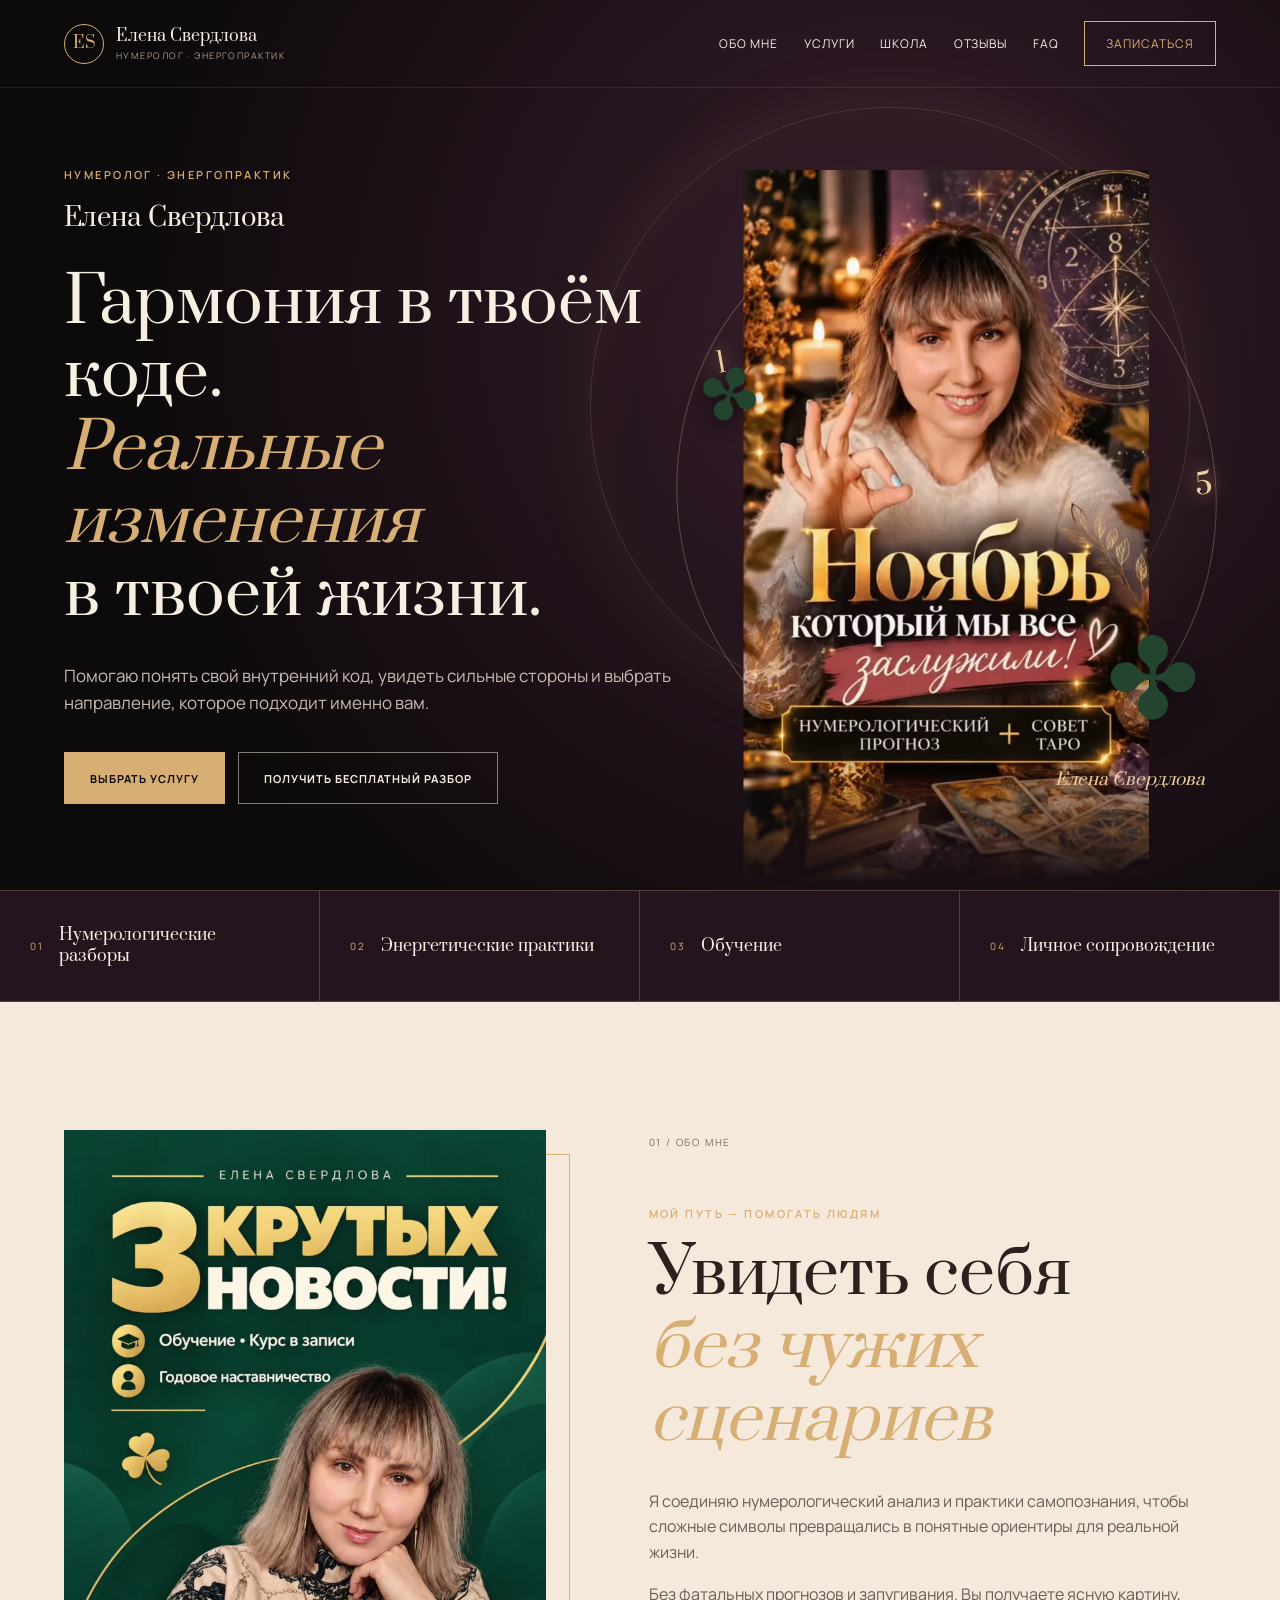
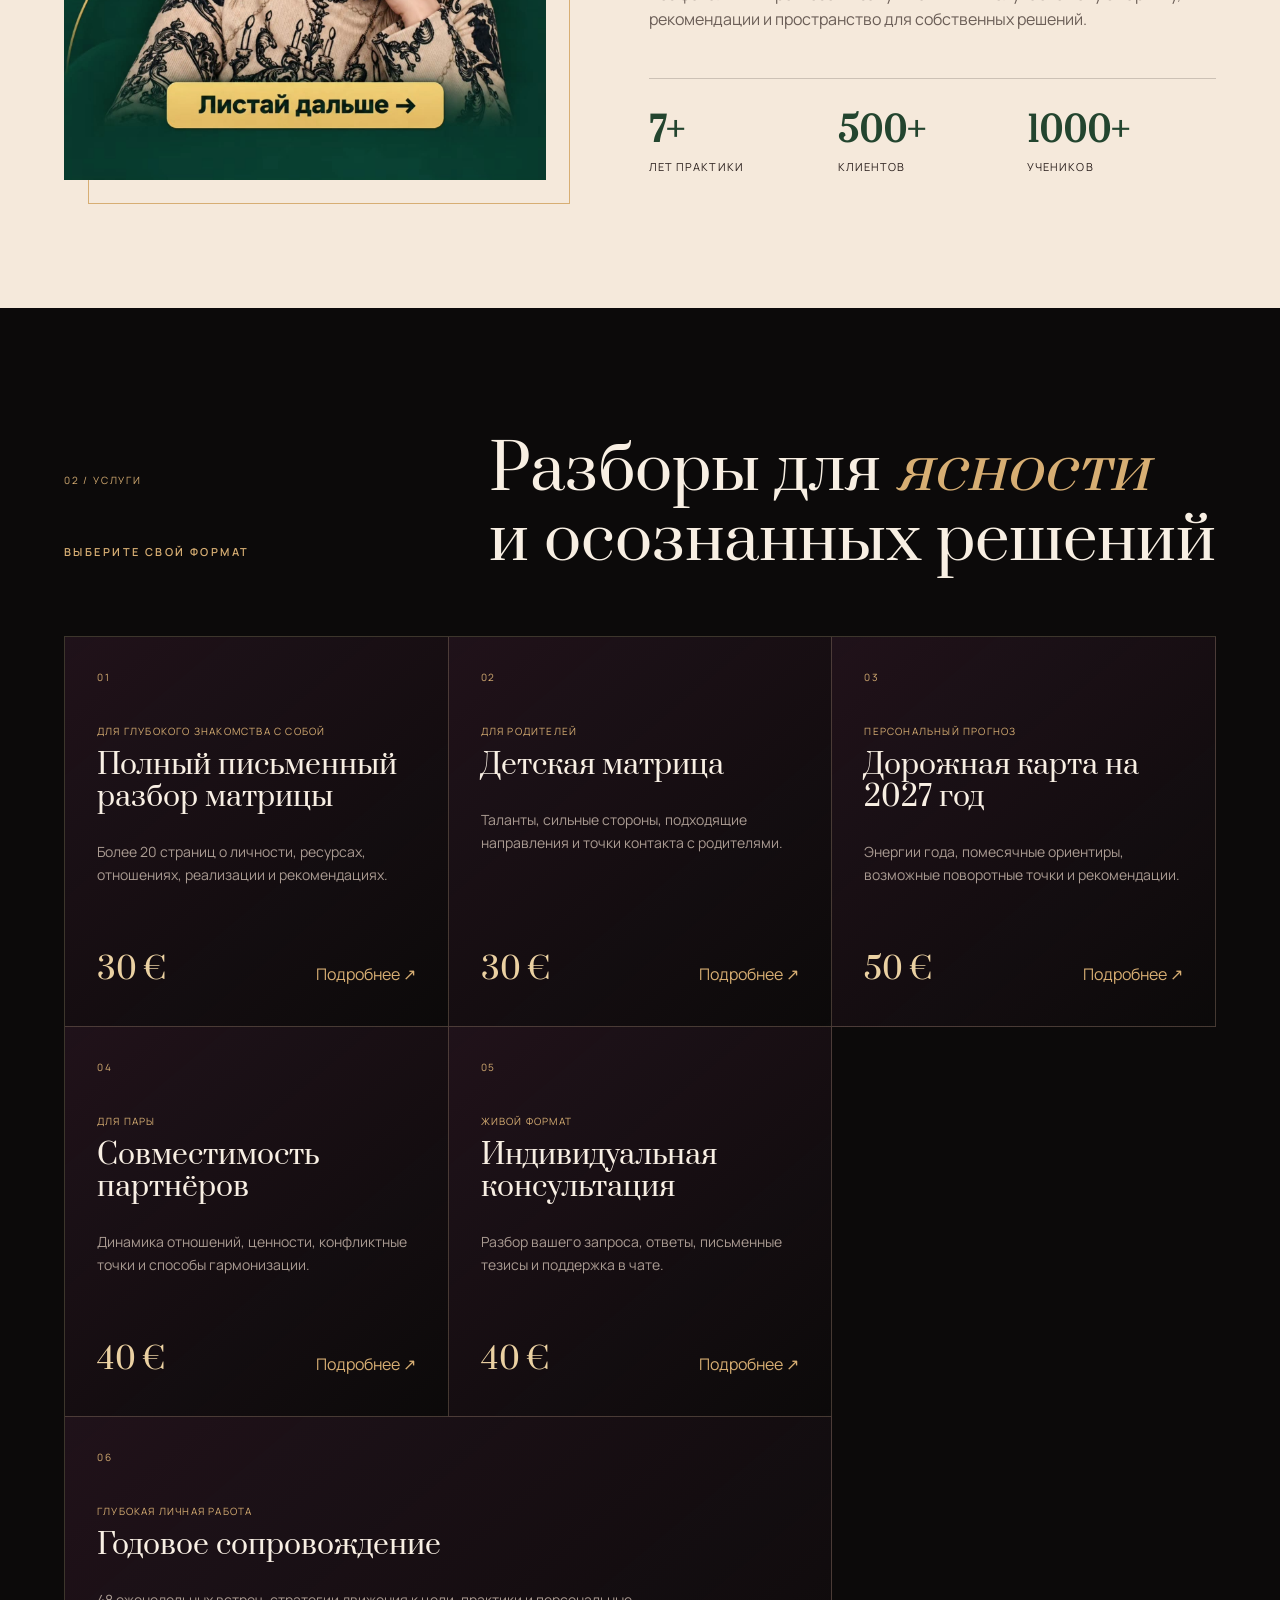
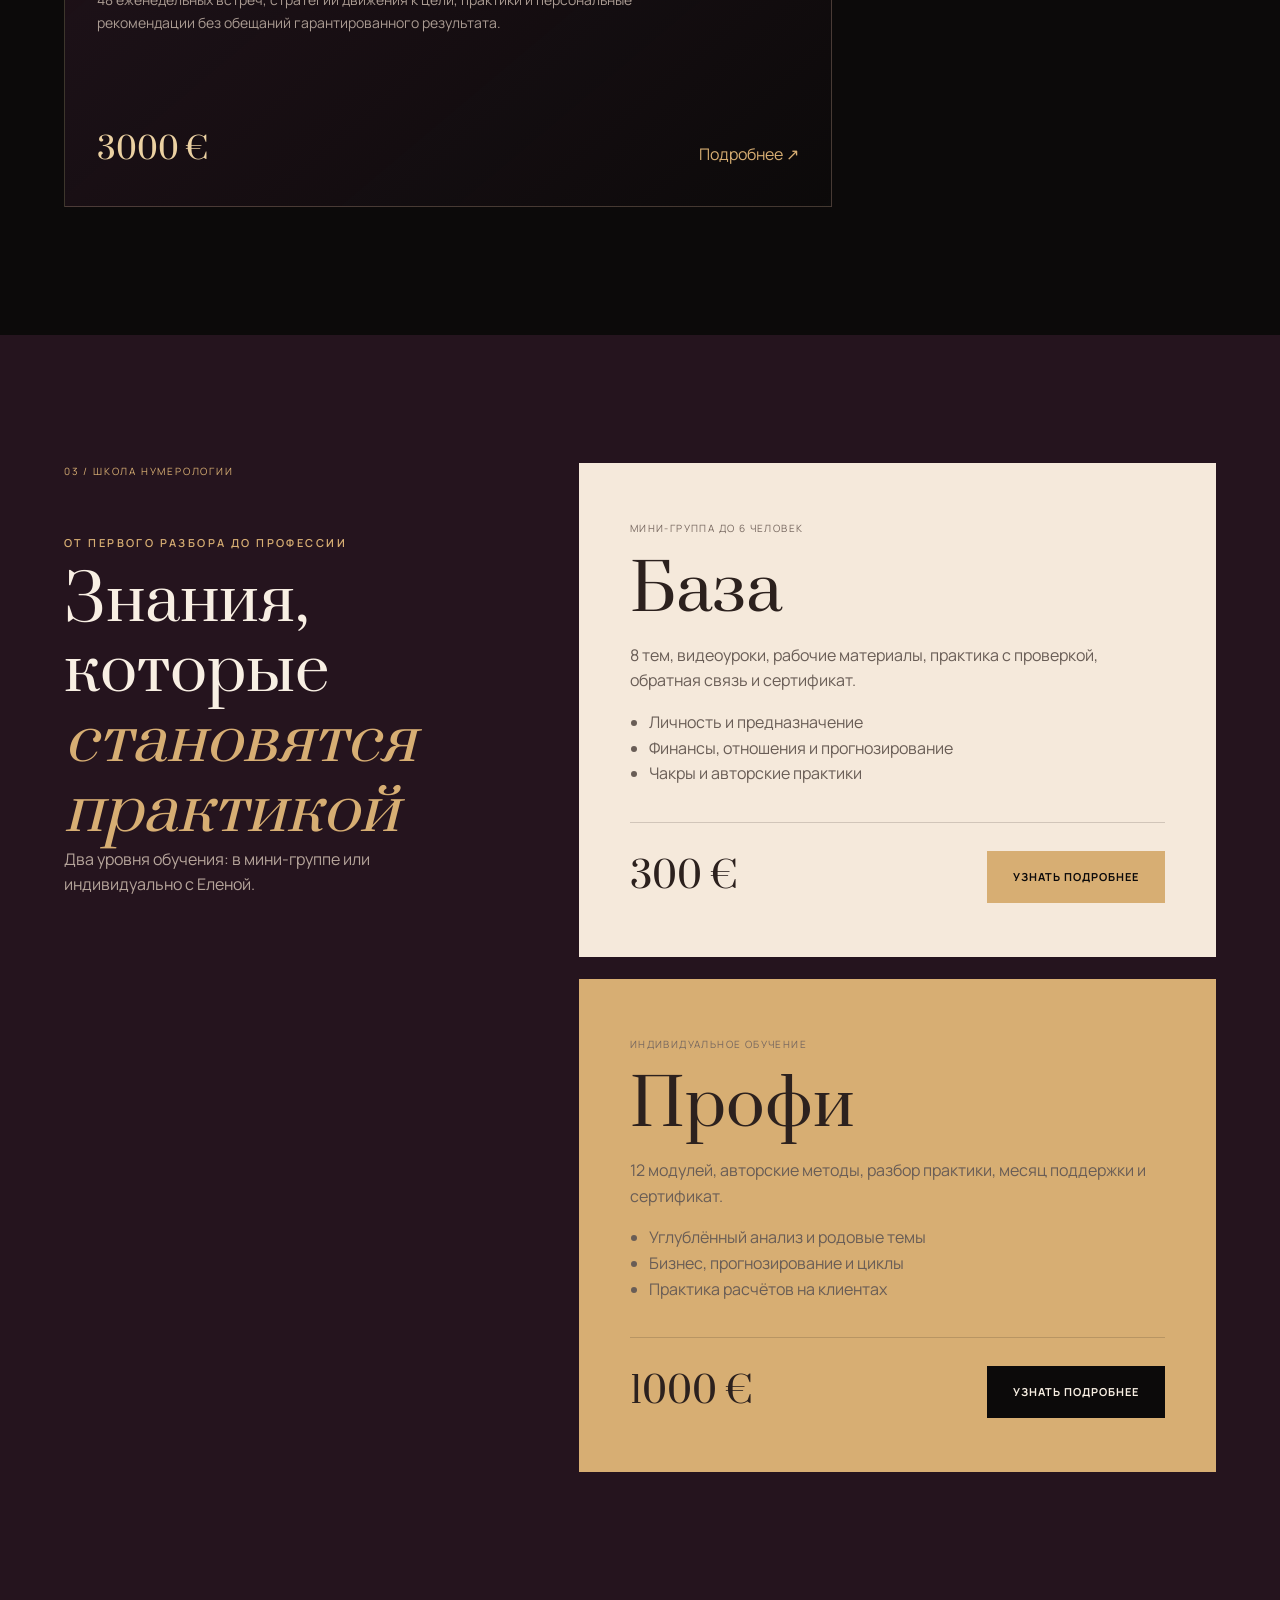
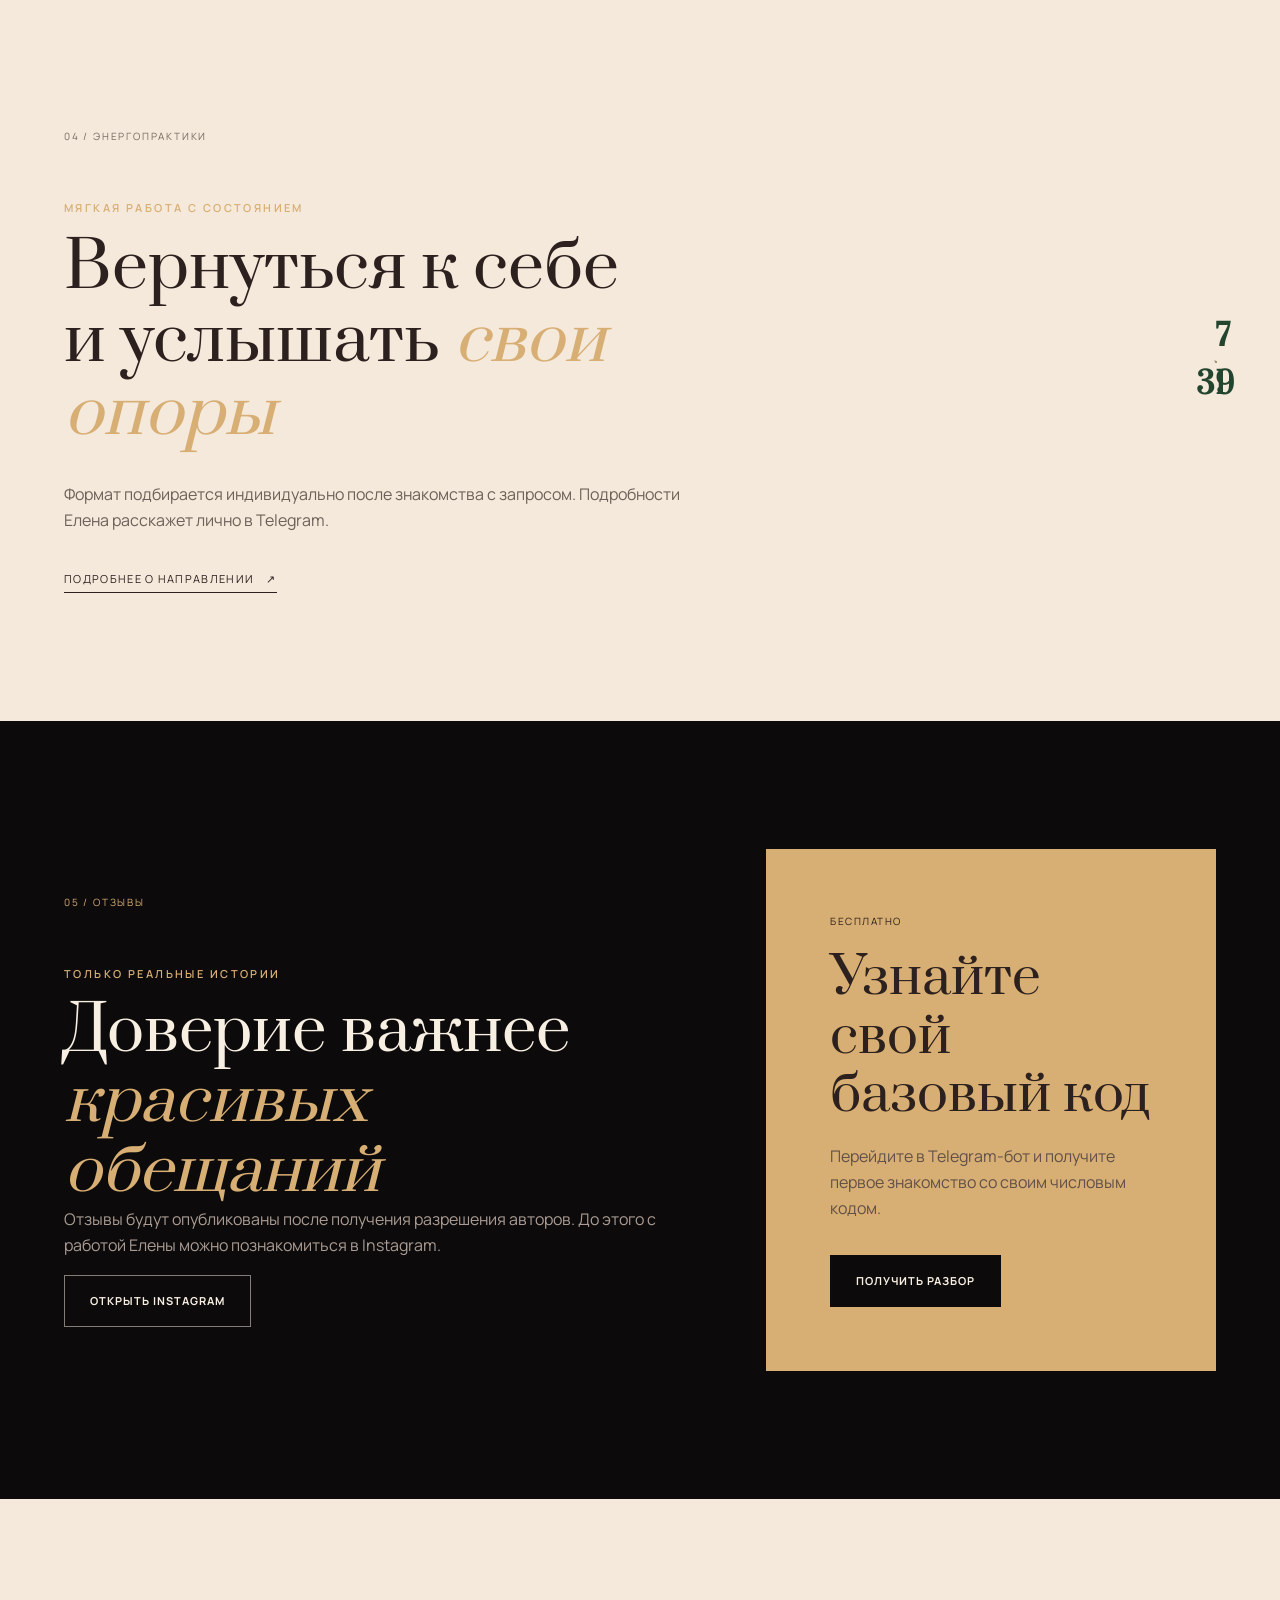
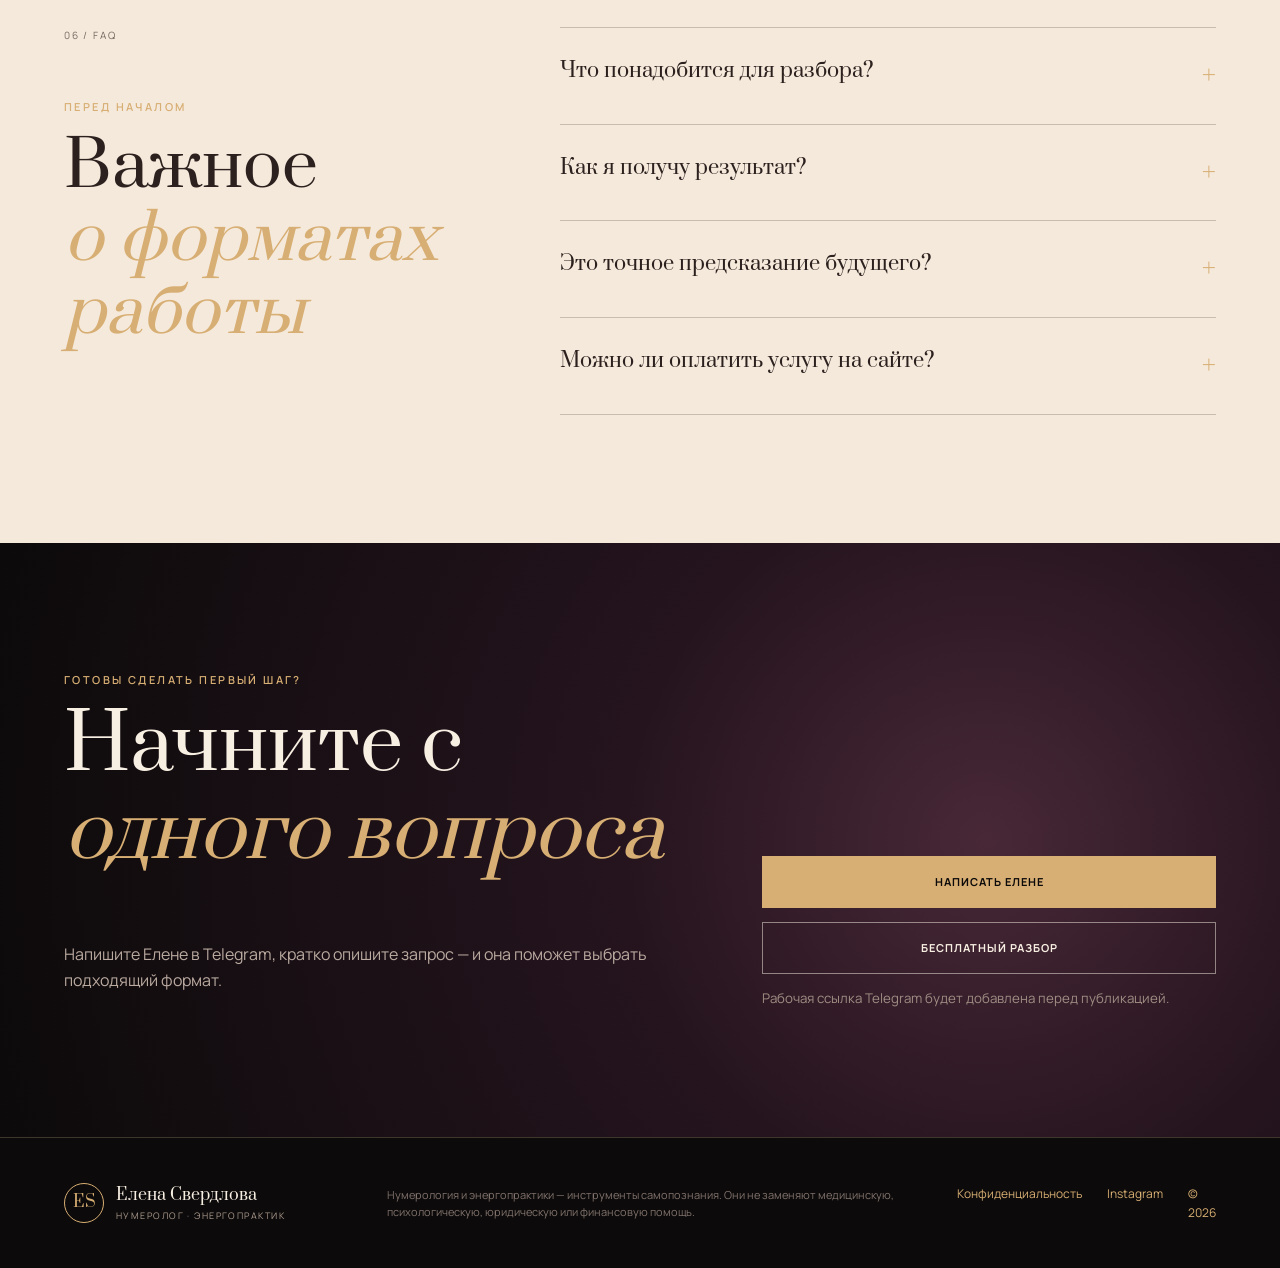
==== commit 12bd7d43: "feat: add complete service and content pages" ====
--- a/index.html
+++ b/index.html
@@ -22,7 +22,7 @@
   <header class="site-header" data-header>
     <a class="brand" href="#top" aria-label="На главную"><span class="brand-sign">ES</span><span><strong>Елена Свердлова</strong><small>нумеролог · энергопрактик</small></span></a>
     <button class="menu-toggle" type="button" aria-expanded="false" aria-controls="site-nav"><span></span><span></span><b class="sr-only">Открыть меню</b></button>
-    <nav class="site-nav" id="site-nav" aria-label="Основная навигация"><a href="#about">Обо мне</a><a href="#services">Услуги</a><a href="#school">Школа</a><a href="#reviews">Отзывы</a><a href="#faq">FAQ</a><a class="nav-cta" data-contact-link href="#contact">Записаться</a></nav>
+    <nav class="site-nav" id="site-nav" aria-label="Основная навигация"><a href="about.html">Обо мне</a><a href="#services">Услуги</a><a href="school.html">Школа</a><a href="reviews.html">Отзывы</a><a href="#faq">FAQ</a><a class="nav-cta" data-contact-link href="#contact">Записаться</a></nav>
   </header>
 
   <main id="top">
@@ -42,21 +42,21 @@
     <section class="section services" id="services">
       <header class="section-heading reveal"><div><p class="section-no light">02 / Услуги</p><p class="overline light">Выберите свой формат</p></div><h2>Разборы для <em>ясности</em><br />и осознанных решений</h2></header>
       <div class="service-grid">
-        <article class="service-card reveal"><span class="card-no">01</span><p>Для глубокого знакомства с собой</p><h3>Полный письменный разбор матрицы</h3><p>Более 20 страниц о личности, ресурсах, отношениях, реализации и рекомендациях.</p><footer><strong>30 €</strong><button type="button" data-service="matrix">Подробнее <span>↗</span></button></footer></article>
-        <article class="service-card reveal"><span class="card-no">02</span><p>Для родителей</p><h3>Детская матрица</h3><p>Таланты, сильные стороны, подходящие направления и точки контакта с родителями.</p><footer><strong>30 €</strong><button type="button" data-service="child">Подробнее <span>↗</span></button></footer></article>
-        <article class="service-card reveal"><span class="card-no">03</span><p>Персональный прогноз</p><h3>Дорожная карта на 2027 год</h3><p>Энергии года, помесячные ориентиры, возможные поворотные точки и рекомендации.</p><footer><strong>50 €</strong><button type="button" data-service="roadmap">Подробнее <span>↗</span></button></footer></article>
-        <article class="service-card reveal"><span class="card-no">04</span><p>Для пары</p><h3>Совместимость партнёров</h3><p>Динамика отношений, ценности, конфликтные точки и способы гармонизации.</p><footer><strong>40 €</strong><button type="button" data-service="compatibility">Подробнее <span>↗</span></button></footer></article>
-        <article class="service-card reveal"><span class="card-no">05</span><p>Живой формат</p><h3>Индивидуальная консультация</h3><p>Разбор вашего запроса, ответы, письменные тезисы и поддержка в чате.</p><footer><strong>40 €</strong><button type="button" data-service="consultation">Подробнее <span>↗</span></button></footer></article>
-        <article class="service-card service-card-wide reveal"><span class="card-no">06</span><p>Глубокая личная работа</p><h3>Годовое сопровождение</h3><p>48 еженедельных встреч, стратегии движения к цели, практики и персональные рекомендации без обещаний гарантированного результата.</p><footer><strong>3000 €</strong><button type="button" data-service="year">Подробнее <span>↗</span></button></footer></article>
+        <article class="service-card reveal"><span class="card-no">01</span><p>Для глубокого знакомства с собой</p><h3>Полный письменный разбор матрицы</h3><p>Более 20 страниц о личности, ресурсах, отношениях, реализации и рекомендациях.</p><footer><strong>30 €</strong><a href="services/matrix.html">Подробнее <span>↗</span></a></footer></article>
+        <article class="service-card reveal"><span class="card-no">02</span><p>Для родителей</p><h3>Детская матрица</h3><p>Таланты, сильные стороны, подходящие направления и точки контакта с родителями.</p><footer><strong>30 €</strong><a href="services/child.html">Подробнее <span>↗</span></a></footer></article>
+        <article class="service-card reveal"><span class="card-no">03</span><p>Персональный прогноз</p><h3>Дорожная карта на 2027 год</h3><p>Энергии года, помесячные ориентиры, возможные поворотные точки и рекомендации.</p><footer><strong>50 €</strong><a href="services/roadmap-2027.html">Подробнее <span>↗</span></a></footer></article>
+        <article class="service-card reveal"><span class="card-no">04</span><p>Для пары</p><h3>Совместимость партнёров</h3><p>Динамика отношений, ценности, конфликтные точки и способы гармонизации.</p><footer><strong>40 €</strong><a href="services/compatibility.html">Подробнее <span>↗</span></a></footer></article>
+        <article class="service-card reveal"><span class="card-no">05</span><p>Живой формат</p><h3>Индивидуальная консультация</h3><p>Разбор вашего запроса, ответы, письменные тезисы и поддержка в чате.</p><footer><strong>40 €</strong><a href="services/consultation.html">Подробнее <span>↗</span></a></footer></article>
+        <article class="service-card service-card-wide reveal"><span class="card-no">06</span><p>Глубокая личная работа</p><h3>Годовое сопровождение</h3><p>48 еженедельных встреч, стратегии движения к цели, практики и персональные рекомендации без обещаний гарантированного результата.</p><footer><strong>3000 €</strong><a href="services/year-support.html">Подробнее <span>↗</span></a></footer></article>
       </div>
     </section>
 
     <section class="section school" id="school">
       <header class="school-intro reveal"><p class="section-no light">03 / Школа нумерологии</p><p class="overline light">От первого разбора до профессии</p><h2>Знания, которые<br /><em>становятся практикой</em></h2><p>Два уровня обучения: в мини-группе или индивидуально с Еленой.</p></header>
-      <div class="school-cards"><article class="school-card reveal"><span>Мини-группа до 6 человек</span><h3>База</h3><p>8 тем, видеоуроки, рабочие материалы, практика с проверкой, обратная связь и сертификат.</p><ul><li>Личность и предназначение</li><li>Финансы, отношения и прогнозирование</li><li>Чакры и авторские практики</li></ul><footer><strong>300 €</strong><button class="button button-gold" type="button" data-service="base">Узнать подробнее</button></footer></article><article class="school-card school-card-accent reveal delay-1"><span>Индивидуальное обучение</span><h3>Профи</h3><p>12 модулей, авторские методы, разбор практики, месяц поддержки и сертификат.</p><ul><li>Углублённый анализ и родовые темы</li><li>Бизнес, прогнозирование и циклы</li><li>Практика расчётов на клиентах</li></ul><footer><strong>1000 €</strong><button class="button button-dark" type="button" data-service="profi">Узнать подробнее</button></footer></article></div>
+      <div class="school-cards"><article class="school-card reveal"><span>Мини-группа до 6 человек</span><h3>База</h3><p>8 тем, видеоуроки, рабочие материалы, практика с проверкой, обратная связь и сертификат.</p><ul><li>Личность и предназначение</li><li>Финансы, отношения и прогнозирование</li><li>Чакры и авторские практики</li></ul><footer><strong>300 €</strong><a class="button button-gold" href="services/school-base.html">Узнать подробнее</a></footer></article><article class="school-card school-card-accent reveal delay-1"><span>Индивидуальное обучение</span><h3>Профи</h3><p>12 модулей, авторские методы, разбор практики, месяц поддержки и сертификат.</p><ul><li>Углублённый анализ и родовые темы</li><li>Бизнес, прогнозирование и циклы</li><li>Практика расчётов на клиентах</li></ul><footer><strong>1000 €</strong><a class="button button-dark" href="services/school-profi.html">Узнать подробнее</a></footer></article></div>
     </section>
 
-    <section class="section practices"><div class="practices-copy reveal"><p class="section-no">04 / Энергопрактики</p><p class="overline">Мягкая работа с состоянием</p><h2>Вернуться к себе<br />и услышать <em>свои опоры</em></h2><p>Формат подбирается индивидуально после знакомства с запросом. Подробности Елена расскажет лично в Telegram.</p><a class="text-link" data-contact-link href="#contact">Обсудить запрос <span>↗</span></a></div><div class="practice-symbol reveal delay-1" aria-hidden="true"><b>1</b><b>3</b><b>7</b><b>9</b></div></section>
+    <section class="section practices"><div class="practices-copy reveal"><p class="section-no">04 / Энергопрактики</p><p class="overline">Мягкая работа с состоянием</p><h2>Вернуться к себе<br />и услышать <em>свои опоры</em></h2><p>Формат подбирается индивидуально после знакомства с запросом. Подробности Елена расскажет лично в Telegram.</p><a class="text-link" href="energy-practices.html">Подробнее о направлении <span>↗</span></a></div><div class="practice-symbol reveal delay-1" aria-hidden="true"><b>1</b><b>3</b><b>7</b><b>9</b></div></section>
 
     <section class="section reviews" id="reviews"><div class="reviews-copy reveal"><p class="section-no light">05 / Отзывы</p><p class="overline light">Только реальные истории</p><h2>Доверие важнее<br /><em>красивых обещаний</em></h2><p>Отзывы будут опубликованы после получения разрешения авторов. До этого с работой Елены можно познакомиться в Instagram.</p><a class="button button-ghost" href="https://www.instagram.com/elena.vibecodes/" target="_blank" rel="noopener noreferrer">Открыть Instagram</a></div><div class="free-card reveal delay-1"><span>Бесплатно</span><h3>Узнайте свой базовый код</h3><p>Перейдите в Telegram-бот и получите первое знакомство со своим числовым кодом.</p><a class="button button-dark" data-free-link href="https://t.me/bazovyi_kod_bot" target="_blank" rel="noopener noreferrer">Получить разбор</a></div></section>
 
@@ -65,7 +65,7 @@
     <section class="contact" id="contact"><div class="contact-copy reveal"><p class="overline light">Готовы сделать первый шаг?</p><h2>Начните с<br /><em>одного вопроса</em></h2><p>Напишите Елене в Telegram, кратко опишите запрос — и она поможет выбрать подходящий формат.</p></div><div class="contact-actions reveal delay-1"><a class="button button-gold" data-contact-link href="https://www.instagram.com/elena.vibecodes/" target="_blank" rel="noopener noreferrer">Написать Елене</a><a class="button button-ghost" data-free-link href="https://t.me/bazovyi_kod_bot" target="_blank" rel="noopener noreferrer">Бесплатный разбор</a><small data-contact-note>Рабочая ссылка Telegram будет добавлена перед публикацией.</small></div></section>
   </main>
 
-  <footer class="site-footer"><a class="brand" href="#top"><span class="brand-sign">ES</span><span><strong>Елена Свердлова</strong><small>нумеролог · энергопрактик</small></span></a><p>Нумерология и энергопрактики — инструменты самопознания. Они не заменяют медицинскую, психологическую, юридическую или финансовую помощь.</p><div><a href="https://www.instagram.com/elena.vibecodes/" target="_blank" rel="noopener noreferrer">Instagram</a><span>© <span id="year"></span></span></div></footer>
+  <footer class="site-footer"><a class="brand" href="#top"><span class="brand-sign">ES</span><span><strong>Елена Свердлова</strong><small>нумеролог · энергопрактик</small></span></a><p>Нумерология и энергопрактики — инструменты самопознания. Они не заменяют медицинскую, психологическую, юридическую или финансовую помощь.</p><div><a href="privacy.html">Конфиденциальность</a><a href="https://www.instagram.com/elena.vibecodes/" target="_blank" rel="noopener noreferrer">Instagram</a><span>© <span id="year"></span></span></div></footer>
 
   <div class="modal" id="service-modal" role="dialog" aria-modal="true" aria-labelledby="modal-title" hidden><div class="modal-backdrop" data-close-modal></div><article class="modal-card"><button class="modal-close" type="button" data-close-modal aria-label="Закрыть">×</button><p class="overline">О формате</p><h2 id="modal-title"></h2><p class="modal-lead" id="modal-lead"></p><ul id="modal-list"></ul><div class="modal-bottom"><strong id="modal-price"></strong><a class="button button-gold" id="modal-contact" data-contact-link href="#contact">Написать в Telegram</a></div></article></div>
 </body>
--- a/styles.css
+++ b/styles.css
@@ -15,3 +15,4 @@
 @media(max-width:1024px){.site-nav{gap:14px}.site-nav a{font-size:10px}.hero{grid-template-columns:1fr .8fr;min-height:760px}.hero-visual{height:600px}.hero-visual img{height:640px}.directions{grid-template-columns:repeat(2,1fr)}.service-grid{grid-template-columns:repeat(2,1fr)}.school{grid-template-columns:1fr}.school-intro,.faq-heading{position:static}.reviews{grid-template-columns:1fr 1fr}.site-footer{grid-template-columns:1fr 1fr}.site-footer>p{grid-column:1/-1;grid-row:2}.site-footer>div{justify-content:flex-end}}
 @media(max-width:767px){.site-header{height:72px}.brand strong{font-size:14px}.brand small{font-size:7px}.menu-toggle{display:block}.site-nav{position:absolute;top:72px;left:0;right:0;padding:28px var(--pad);background:rgba(12,10,10,.97);display:none;flex-direction:column;align-items:stretch}.site-nav.open{display:flex}.site-nav a{font-size:12px;padding:8px 0}.nav-cta{text-align:center;margin-top:10px}.hero{padding-top:115px;grid-template-columns:1fr;min-height:auto;text-align:left}.hero-copy{z-index:4}.hero h1{font-size:clamp(39px,12vw,58px)}.hero-actions{flex-direction:column}.hero-visual{height:530px;margin-top:20px}.hero-visual img{height:590px;bottom:-70px}.number-orbit{inset:4%}.clover-b{display:none}.directions{grid-template-columns:1fr}.directions div{min-height:82px}.about,.practices,.reviews,.faq,.contact{grid-template-columns:1fr}.about{padding-top:100px}.about-image img{height:115vw;max-height:610px}.about-image:before{inset:14px -14px -14px 14px}.facts{flex-wrap:wrap}.facts div{min-width:33%}.section-heading{display:block}.section-heading h2{margin-top:30px}.service-grid{grid-template-columns:1fr}.service-card,.service-card-wide{grid-column:auto;min-height:340px}.school-card footer,.modal-bottom{align-items:stretch;flex-direction:column}.school-card footer .button{width:100%}.practice-symbol{width:80vw;justify-self:center;margin-top:35px}.reviews{gap:40px}.free-card{min-height:auto}.contact-actions{margin-top:15px}.site-footer{grid-template-columns:1fr}.site-footer>p{grid-column:auto;grid-row:auto}.site-footer>div{justify-content:flex-start}.signature{right:4%}}
 @media(max-width:390px){:root{--pad:18px}.brand-sign{width:34px;height:34px}.brand strong{font-size:13px}.hero-name{font-size:20px}.hero-visual{height:470px}.hero-visual img{height:520px}.section{padding-top:76px;padding-bottom:76px}.service-card{padding:25px}.service-card footer{align-items:flex-start;flex-direction:column}.contact h2{font-size:43px}}
+.service-card footer a{color:var(--gold);padding:6px 0;cursor:pointer}
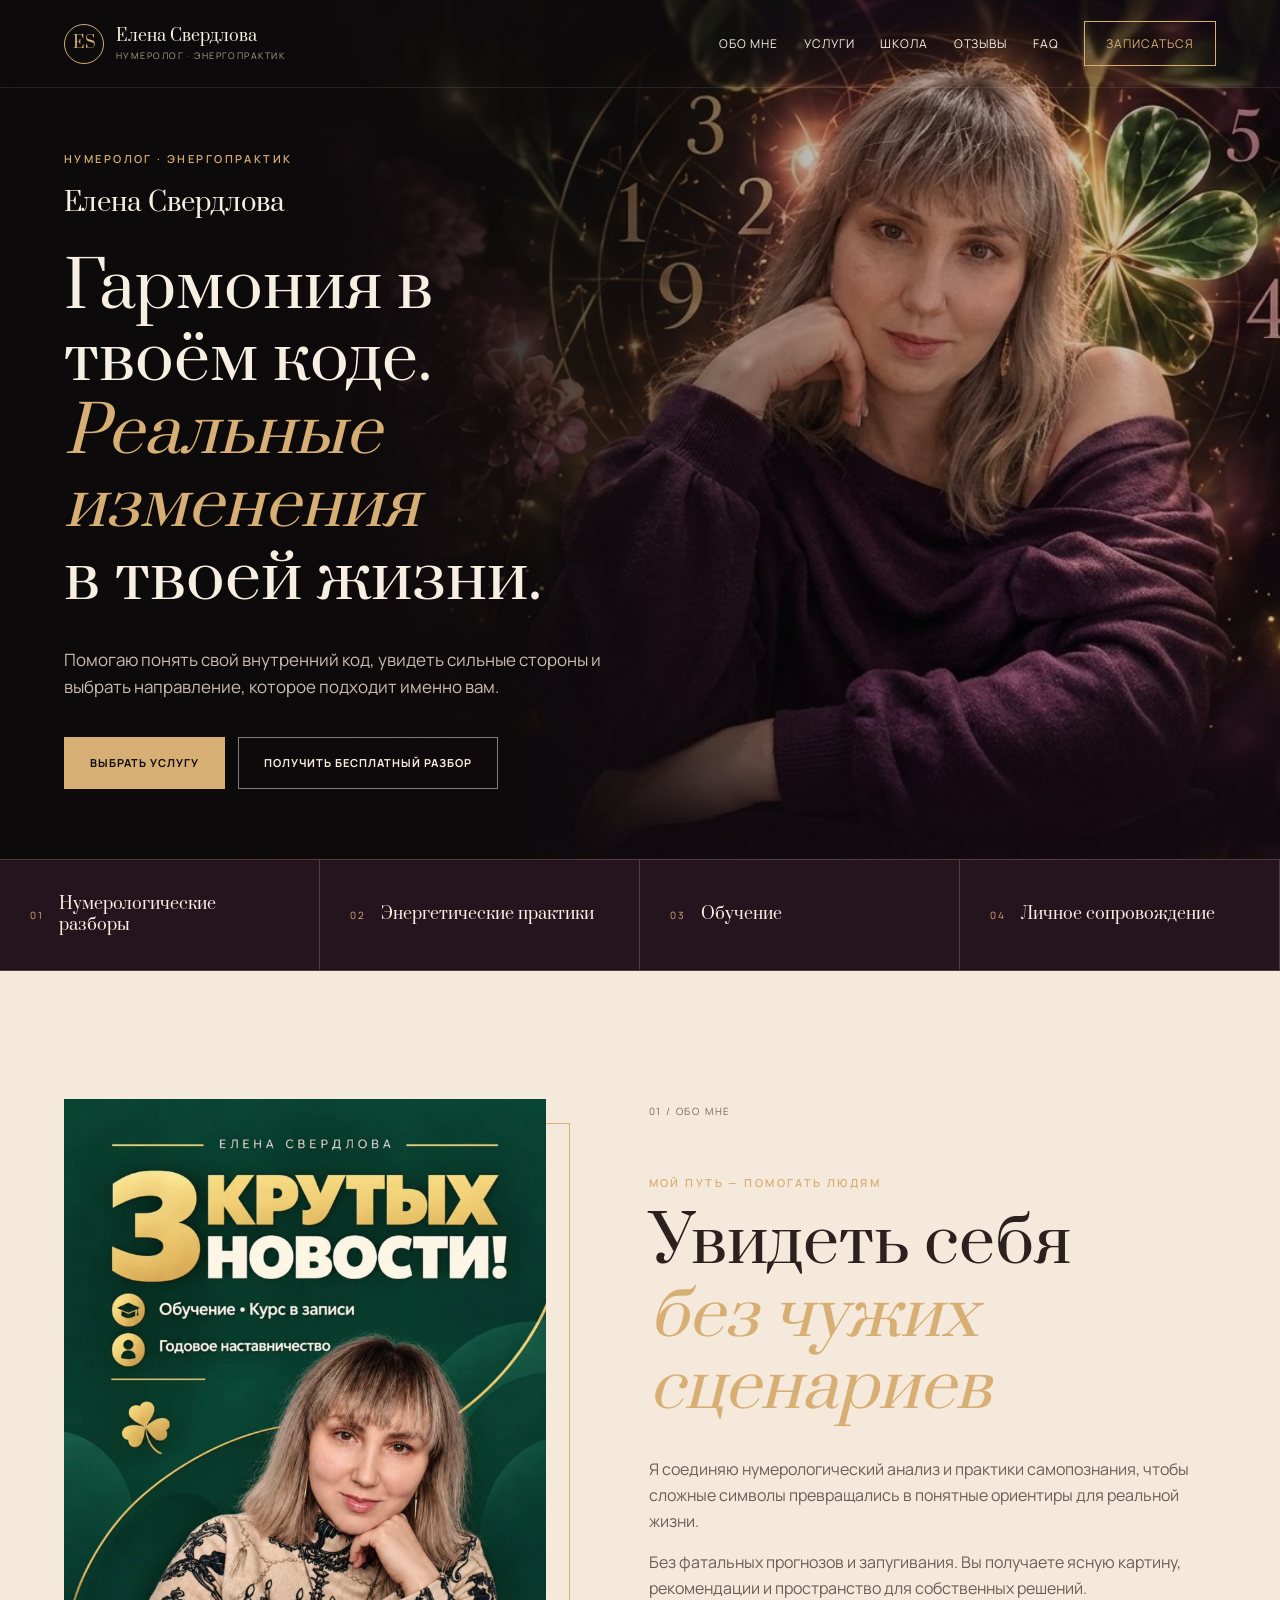
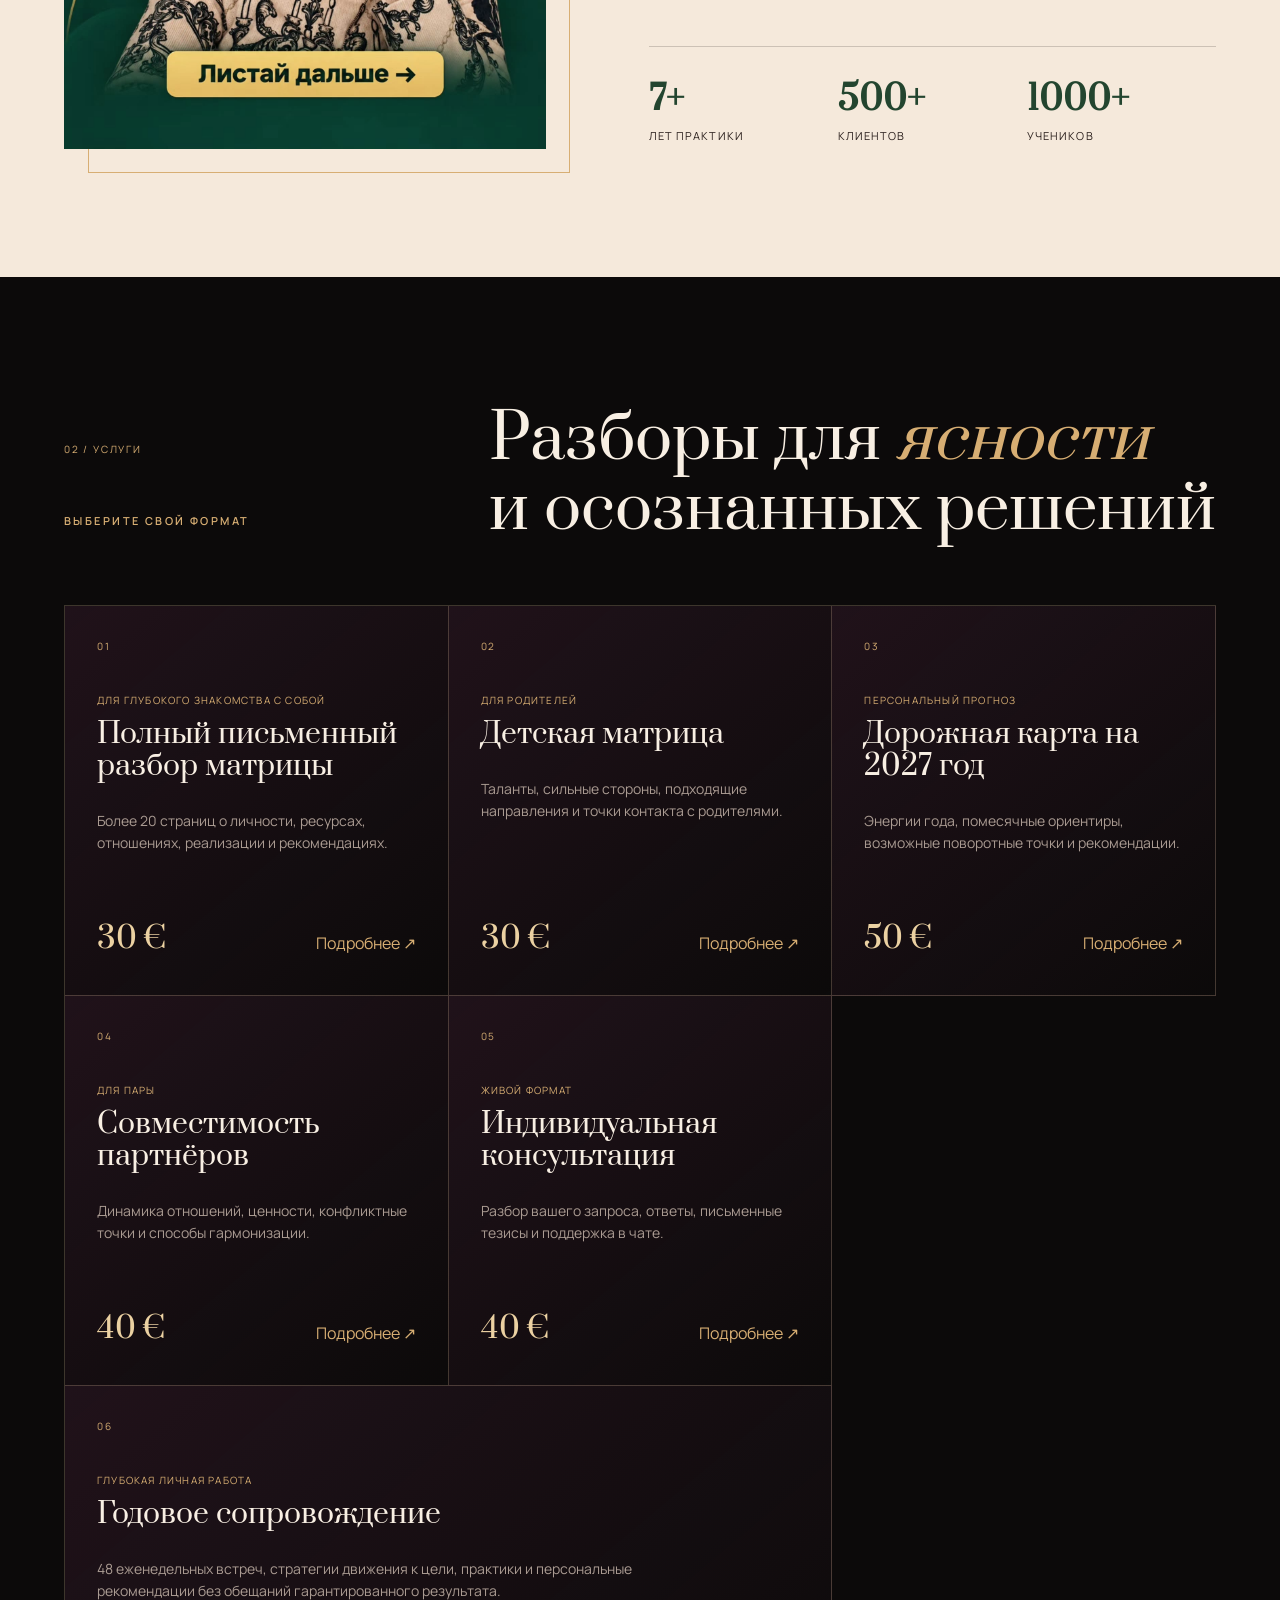
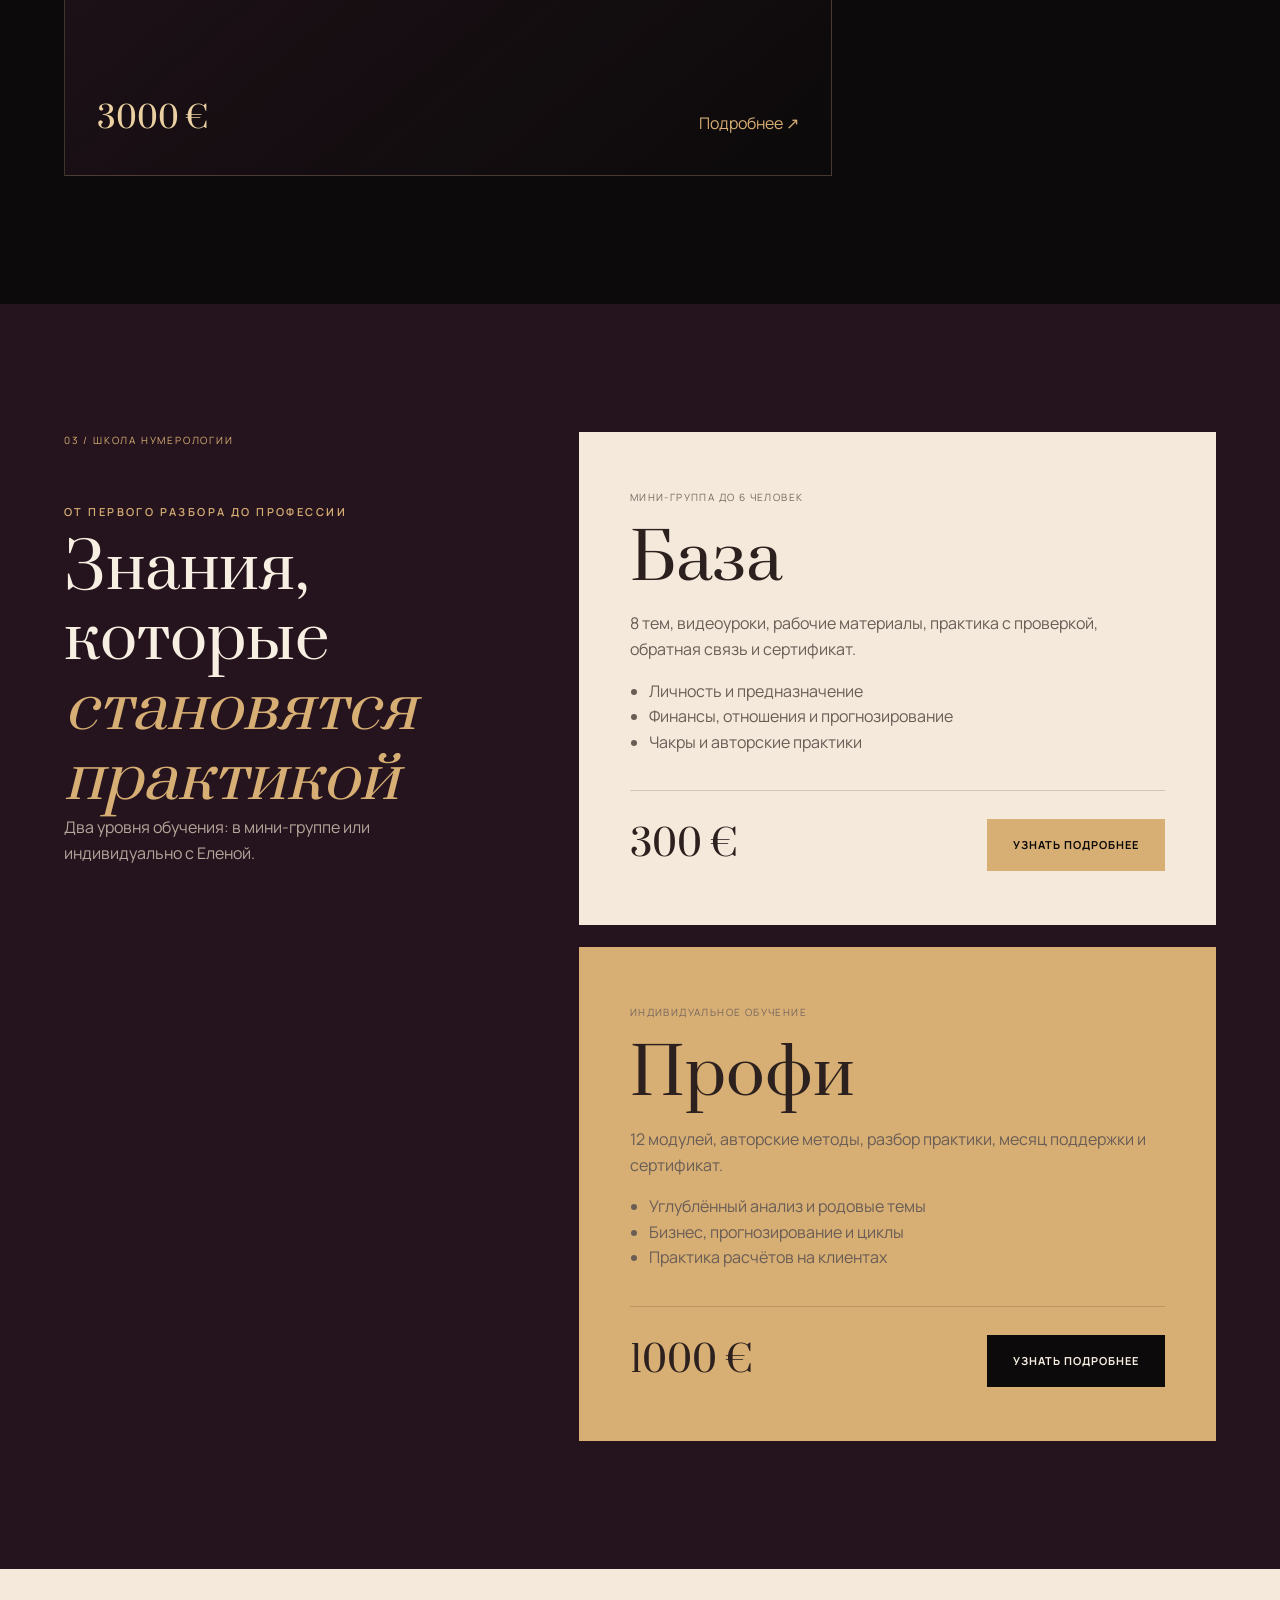
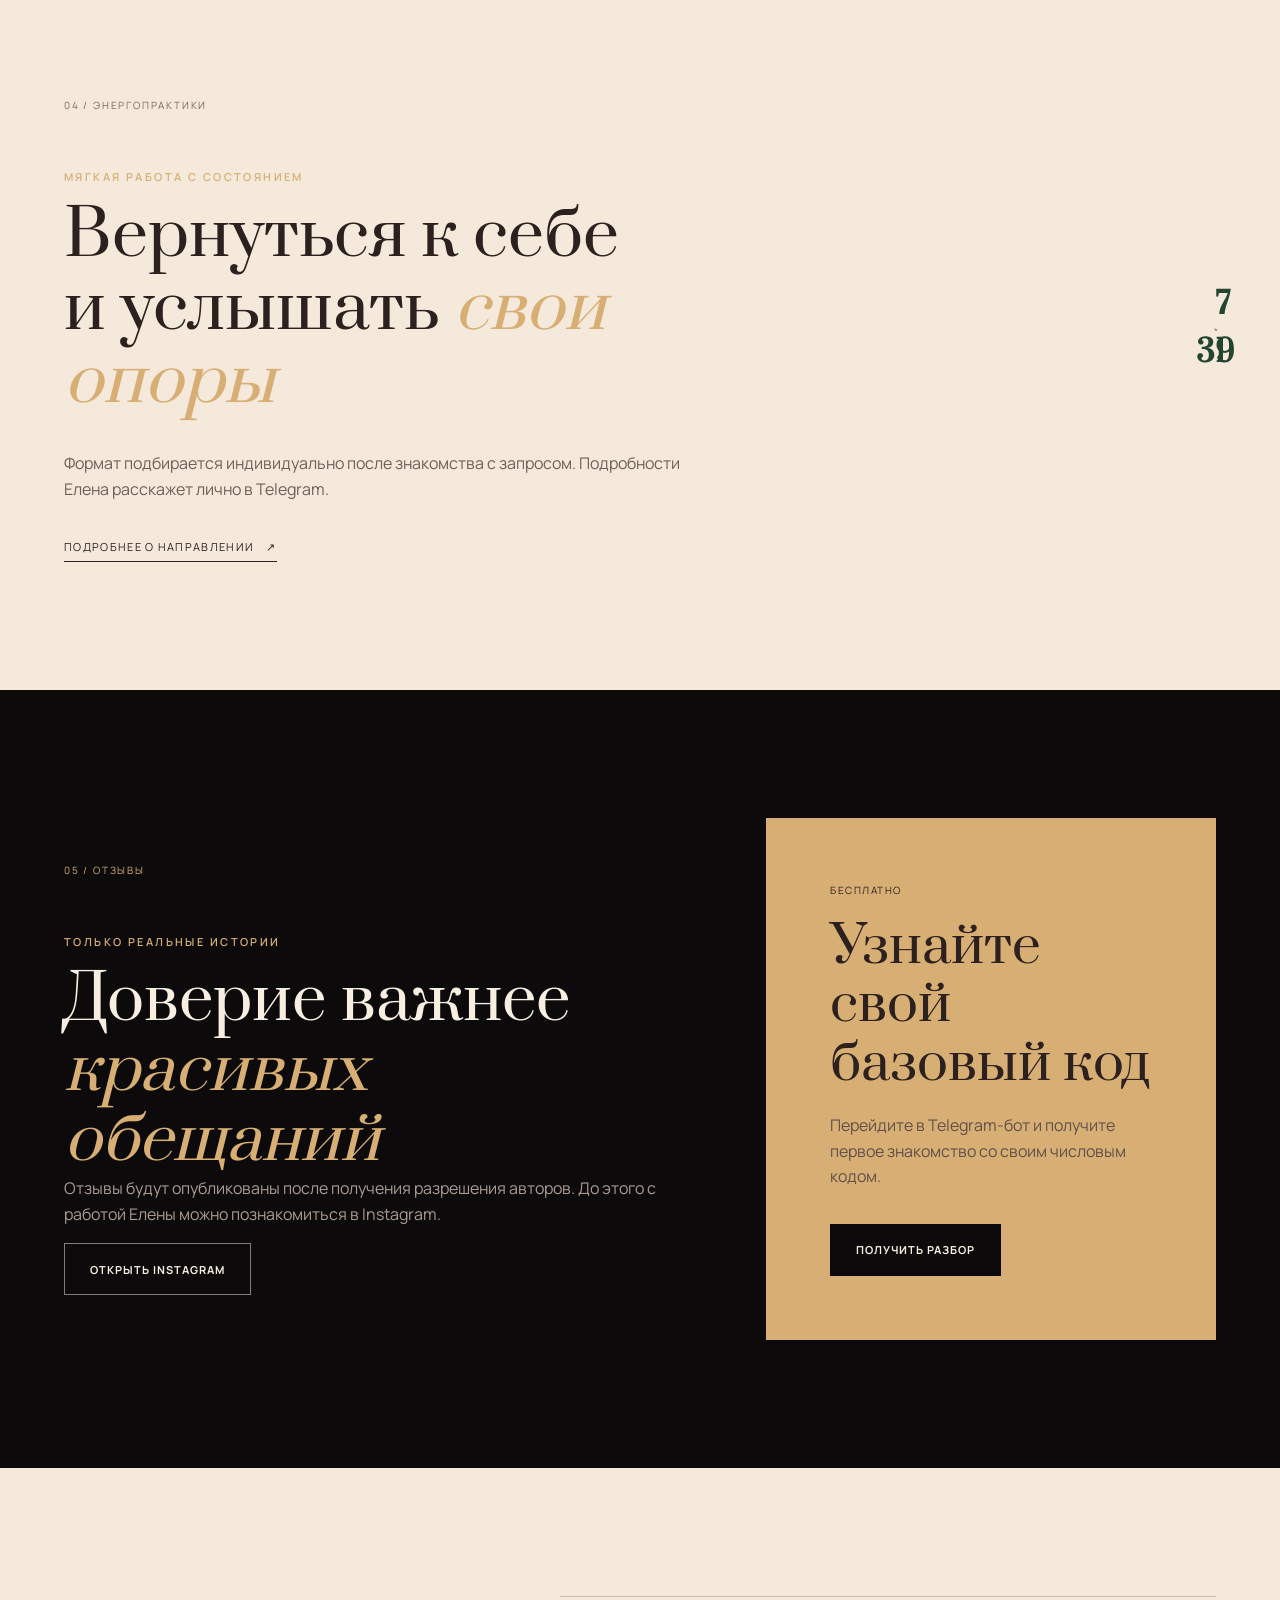
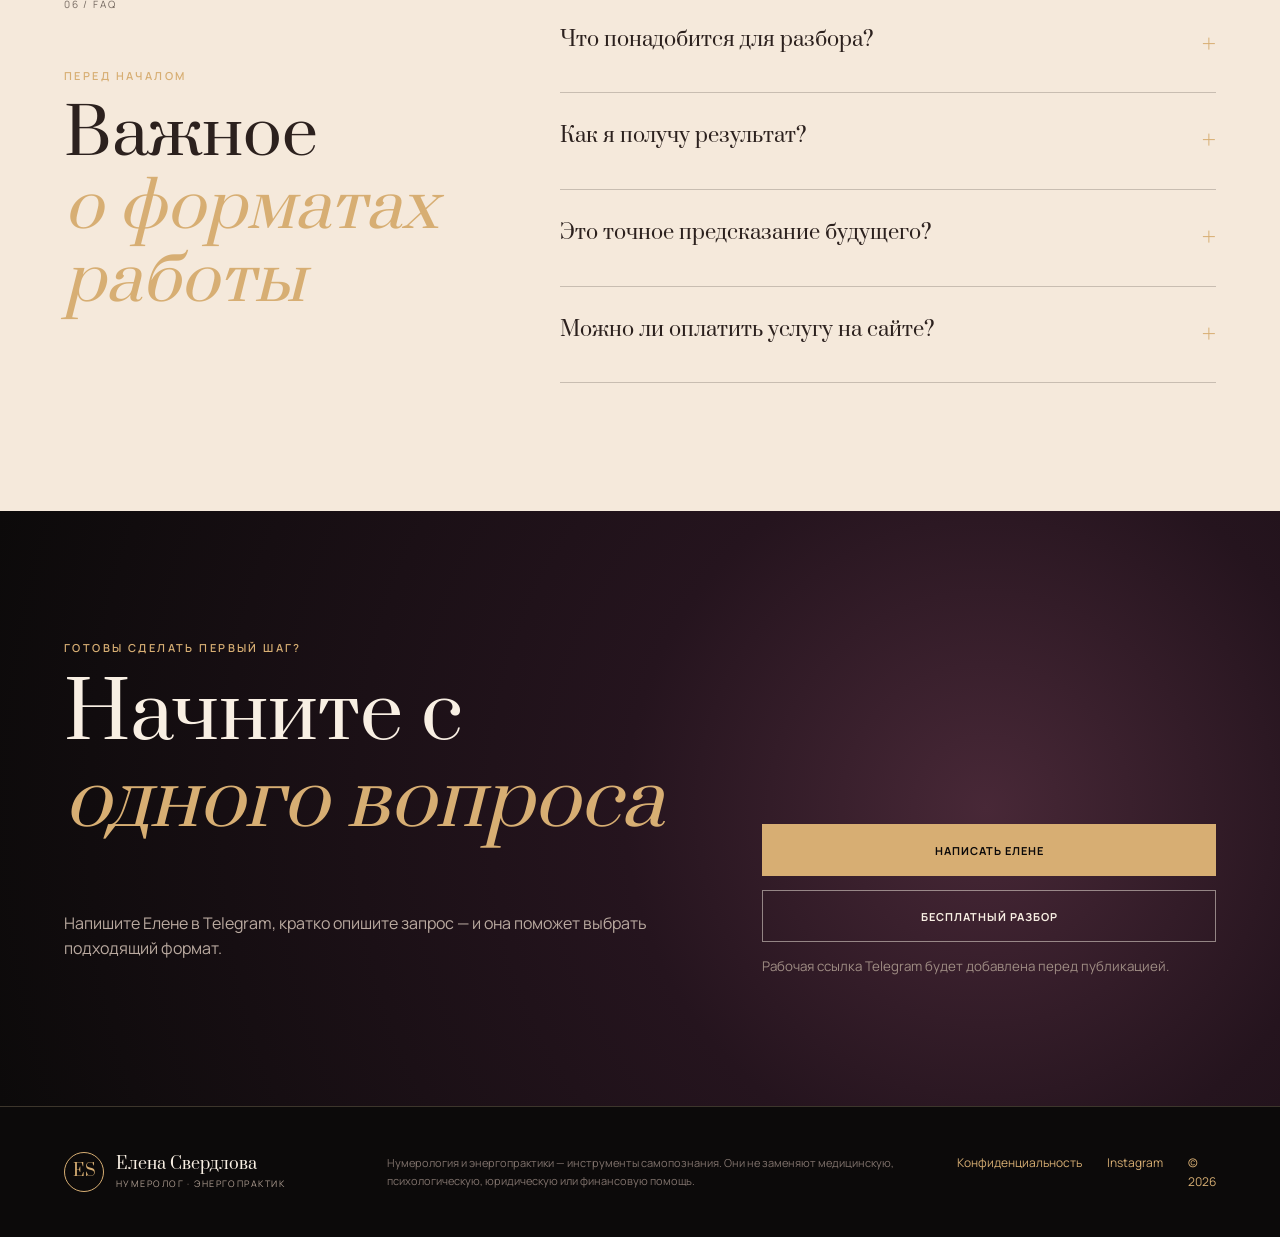
==== commit 0f86bfa0: "feat: update hero with integrated portrait background" ====
--- a/index.html
+++ b/index.html
@@ -8,8 +8,9 @@
   <meta property="og:title" content="Елена Свердлова — нумеролог и энергопрактик" />
   <meta property="og:description" content="Гармония в твоём коде. Реальные изменения в твоей жизни." />
   <meta property="og:type" content="website" />
-  <meta property="og:image" content="assets/elena-hero.jpg" />
+  <meta property="og:image" content="assets/hero-numerology-bg-new.jpg" />
   <link rel="icon" href="assets/favicon.svg" type="image/svg+xml" />
+  <link rel="preload" as="image" href="assets/hero-numerology-bg-new.jpg" fetchpriority="high" />
   <link rel="preconnect" href="https://fonts.googleapis.com" />
   <link rel="preconnect" href="https://fonts.gstatic.com" crossorigin />
   <link href="https://fonts.googleapis.com/css2?family=Manrope:wght@400;500;600;700&amp;family=Prata&amp;display=swap" rel="stylesheet" />
@@ -29,7 +30,6 @@
     <section class="hero">
       <div class="hero-glow" aria-hidden="true"></div>
       <div class="hero-copy reveal"><p class="eyebrow">Нумеролог · энергопрактик</p><p class="hero-name">Елена Свердлова</p><h1>Гармония в твоём коде.<br /><em>Реальные изменения</em><br />в твоей жизни.</h1><p class="hero-lead">Помогаю понять свой внутренний код, увидеть сильные стороны и выбрать направление, которое подходит именно вам.</p><div class="hero-actions"><a class="button button-gold" href="#services">Выбрать услугу</a><a class="button button-ghost" data-free-link href="https://t.me/bazovyi_kod_bot" target="_blank" rel="noopener noreferrer">Получить бесплатный разбор</a></div></div>
-      <div class="hero-visual reveal delay-1"><div class="number-orbit" aria-hidden="true"><span>1</span><span>3</span><span>5</span><span>7</span><span>9</span></div><div class="clover clover-a" aria-hidden="true"></div><div class="clover clover-b" aria-hidden="true"></div><img src="assets/elena-hero.jpg" alt="Елена Свердлова" width="640" height="1138" fetchpriority="high" /><p class="signature">Елена Свердлова</p></div>
     </section>
 
     <section class="directions" aria-label="Направления"><div><span>01</span><strong>Нумерологические разборы</strong></div><div><span>02</span><strong>Энергетические практики</strong></div><div><span>03</span><strong>Обучение</strong></div><div><span>04</span><strong>Личное сопровождение</strong></div></section>
--- a/styles.css
+++ b/styles.css
@@ -16,3 +16,5 @@
 @media(max-width:767px){.site-header{height:72px}.brand strong{font-size:14px}.brand small{font-size:7px}.menu-toggle{display:block}.site-nav{position:absolute;top:72px;left:0;right:0;padding:28px var(--pad);background:rgba(12,10,10,.97);display:none;flex-direction:column;align-items:stretch}.site-nav.open{display:flex}.site-nav a{font-size:12px;padding:8px 0}.nav-cta{text-align:center;margin-top:10px}.hero{padding-top:115px;grid-template-columns:1fr;min-height:auto;text-align:left}.hero-copy{z-index:4}.hero h1{font-size:clamp(39px,12vw,58px)}.hero-actions{flex-direction:column}.hero-visual{height:530px;margin-top:20px}.hero-visual img{height:590px;bottom:-70px}.number-orbit{inset:4%}.clover-b{display:none}.directions{grid-template-columns:1fr}.directions div{min-height:82px}.about,.practices,.reviews,.faq,.contact{grid-template-columns:1fr}.about{padding-top:100px}.about-image img{height:115vw;max-height:610px}.about-image:before{inset:14px -14px -14px 14px}.facts{flex-wrap:wrap}.facts div{min-width:33%}.section-heading{display:block}.section-heading h2{margin-top:30px}.service-grid{grid-template-columns:1fr}.service-card,.service-card-wide{grid-column:auto;min-height:340px}.school-card footer,.modal-bottom{align-items:stretch;flex-direction:column}.school-card footer .button{width:100%}.practice-symbol{width:80vw;justify-self:center;margin-top:35px}.reviews{gap:40px}.free-card{min-height:auto}.contact-actions{margin-top:15px}.site-footer{grid-template-columns:1fr}.site-footer>p{grid-column:auto;grid-row:auto}.site-footer>div{justify-content:flex-start}.signature{right:4%}}
 @media(max-width:390px){:root{--pad:18px}.brand-sign{width:34px;height:34px}.brand strong{font-size:13px}.hero-name{font-size:20px}.hero-visual{height:470px}.hero-visual img{height:520px}.section{padding-top:76px;padding-bottom:76px}.service-card{padding:25px}.service-card footer{align-items:flex-start;flex-direction:column}.contact h2{font-size:43px}}
 .service-card footer a{color:var(--gold);padding:6px 0;cursor:pointer}
+.hero{grid-template-columns:minmax(0,.95fr) minmax(300px,1.05fr);background-image:linear-gradient(90deg,rgba(12,10,10,.94) 0%,rgba(12,10,10,.8) 40%,rgba(12,10,10,.18) 68%,rgba(12,10,10,.22) 100%),url("assets/hero-numerology-bg-new.jpg");background-size:cover;background-position:center;background-repeat:no-repeat}.hero-glow,.hero .number-orbit,.hero .clover{display:none}
+@media(max-width:767px){.hero{grid-template-columns:1fr;background-image:linear-gradient(rgba(12,10,10,.68),rgba(12,10,10,.9)),url("assets/hero-numerology-bg-new.jpg");background-position:61% center;min-height:900px}}
